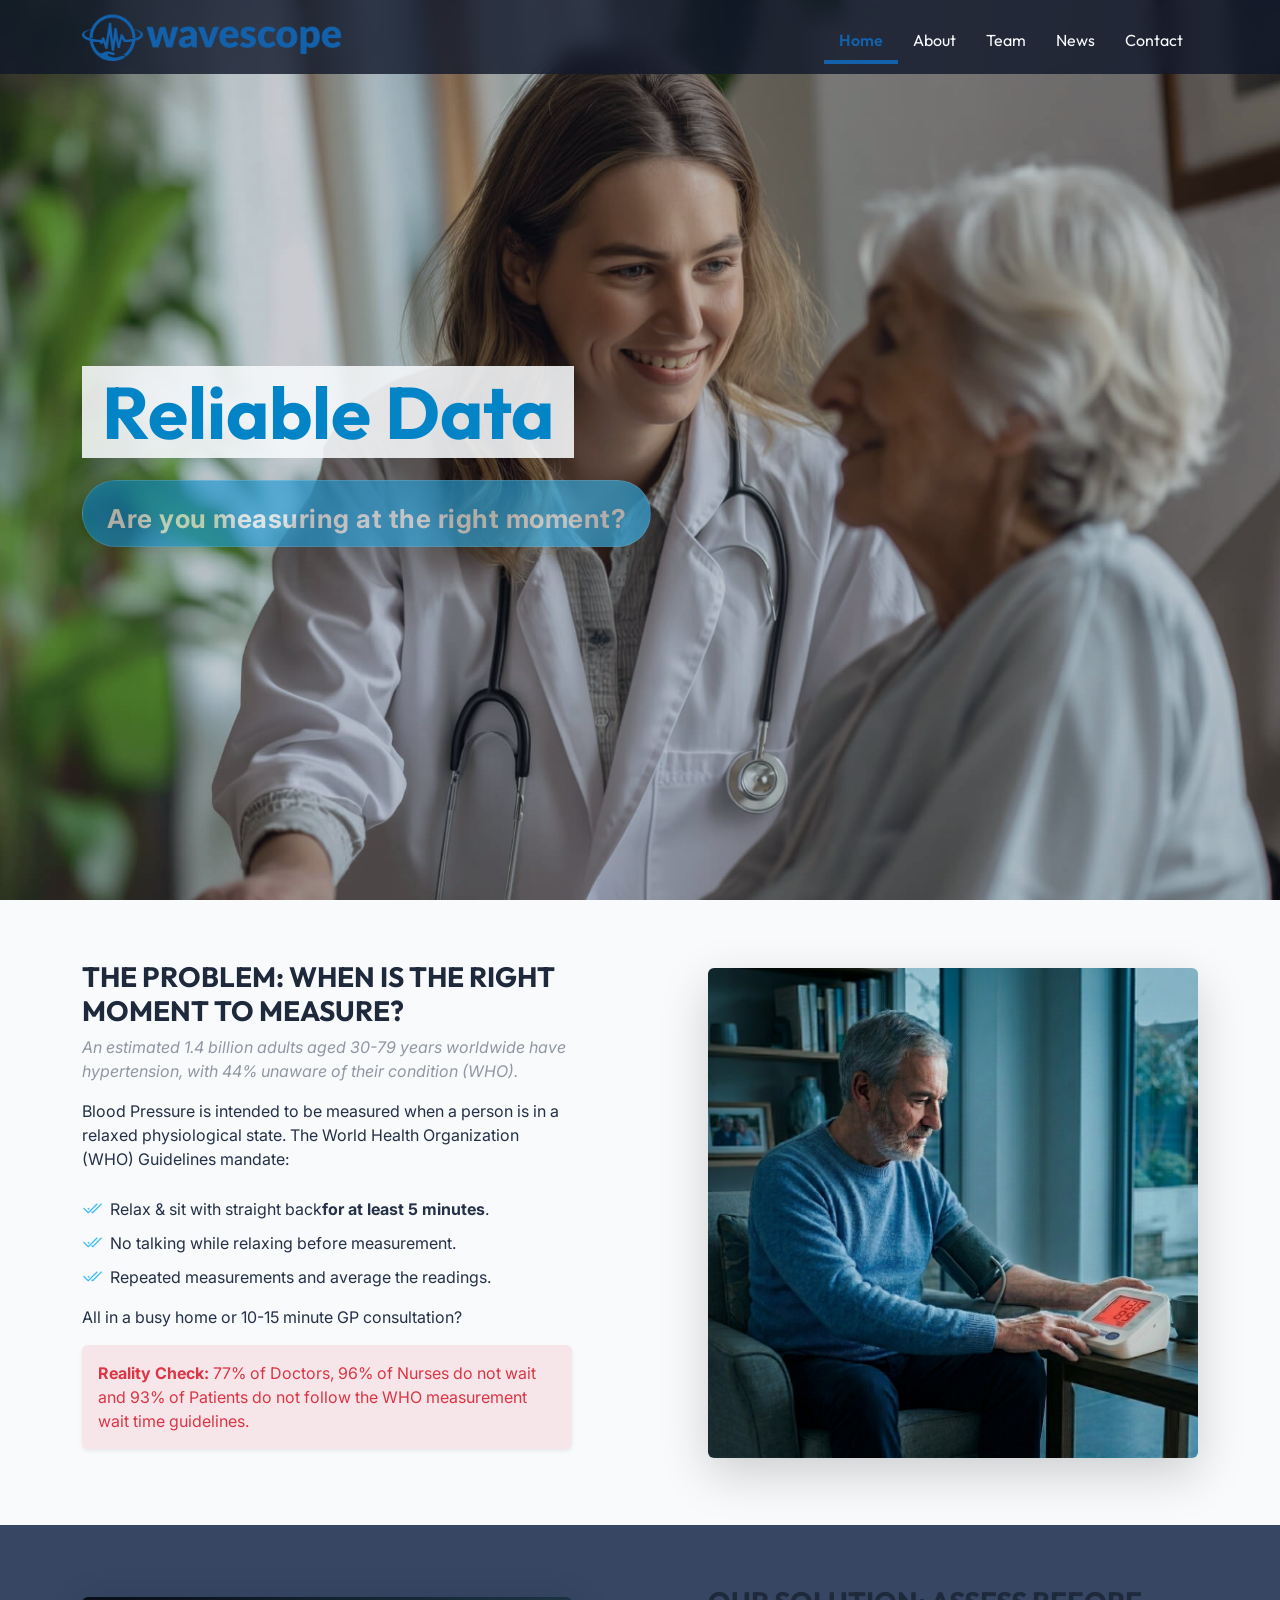
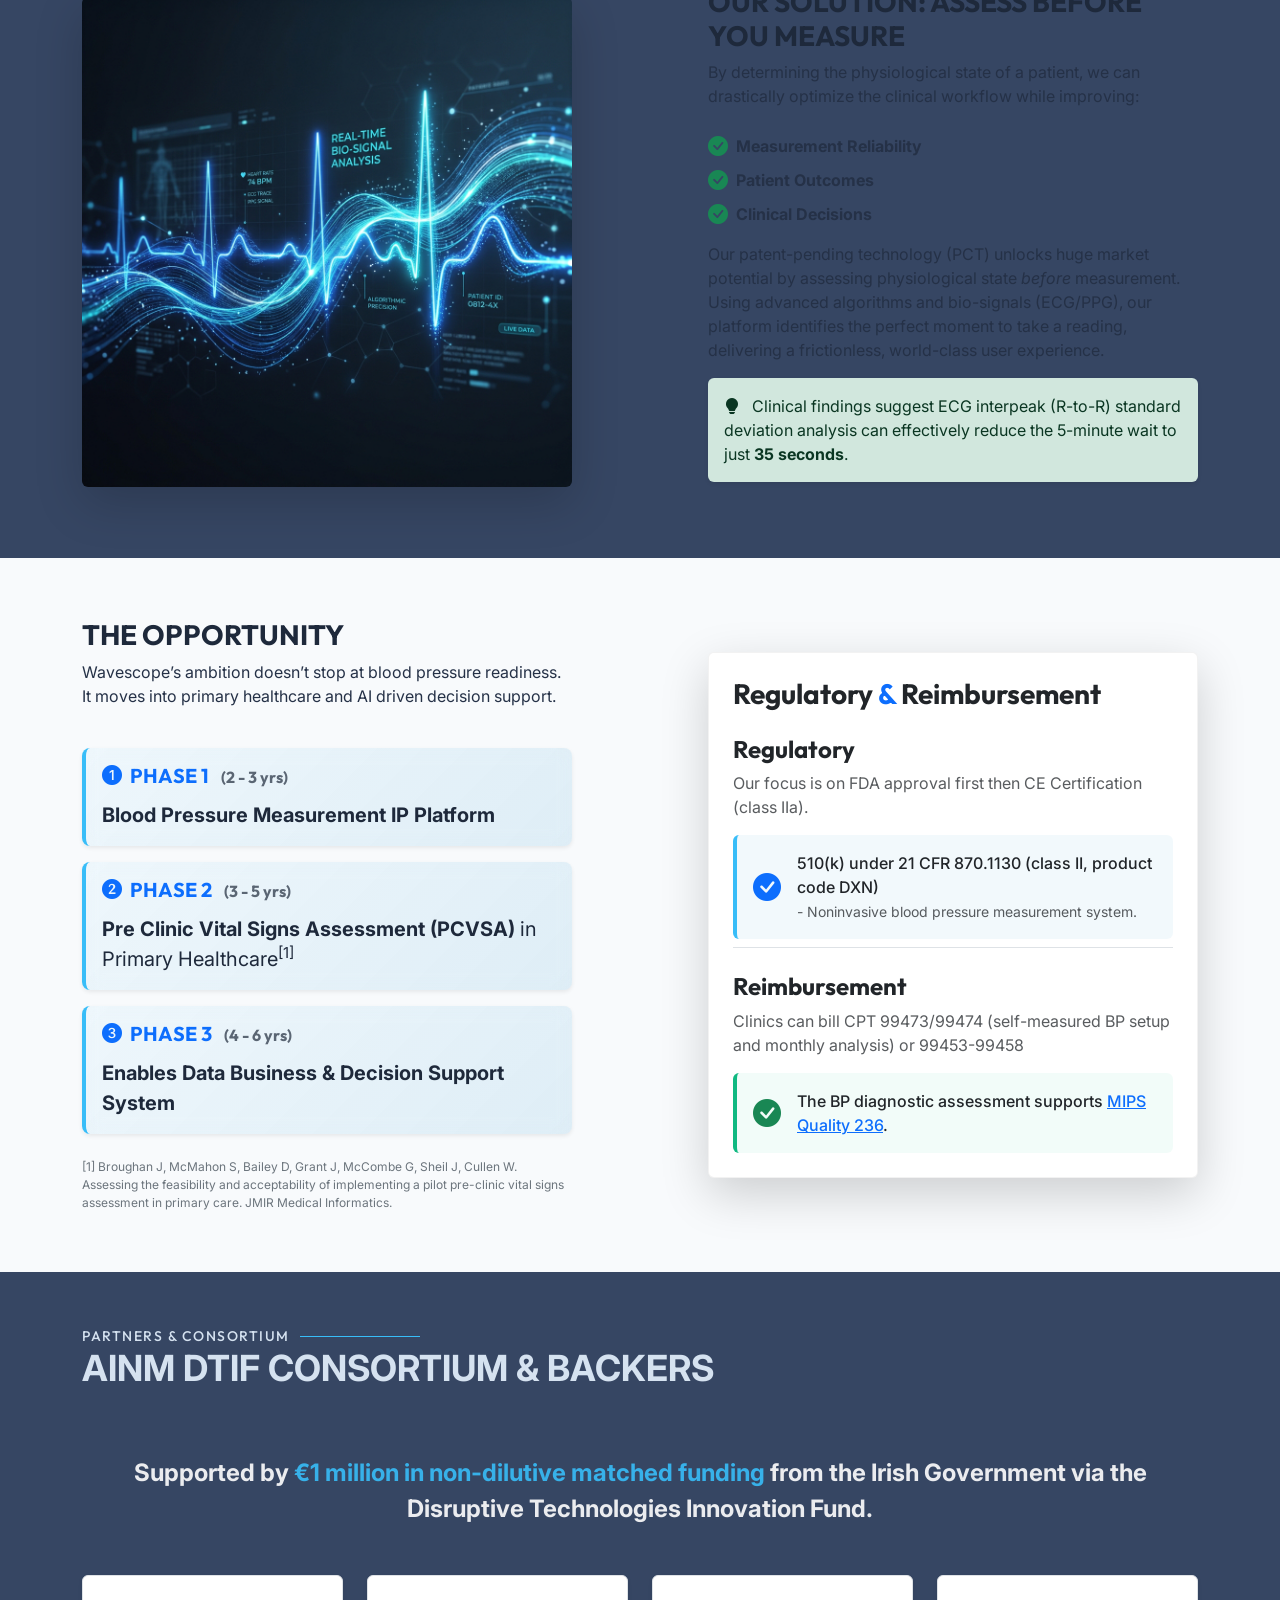
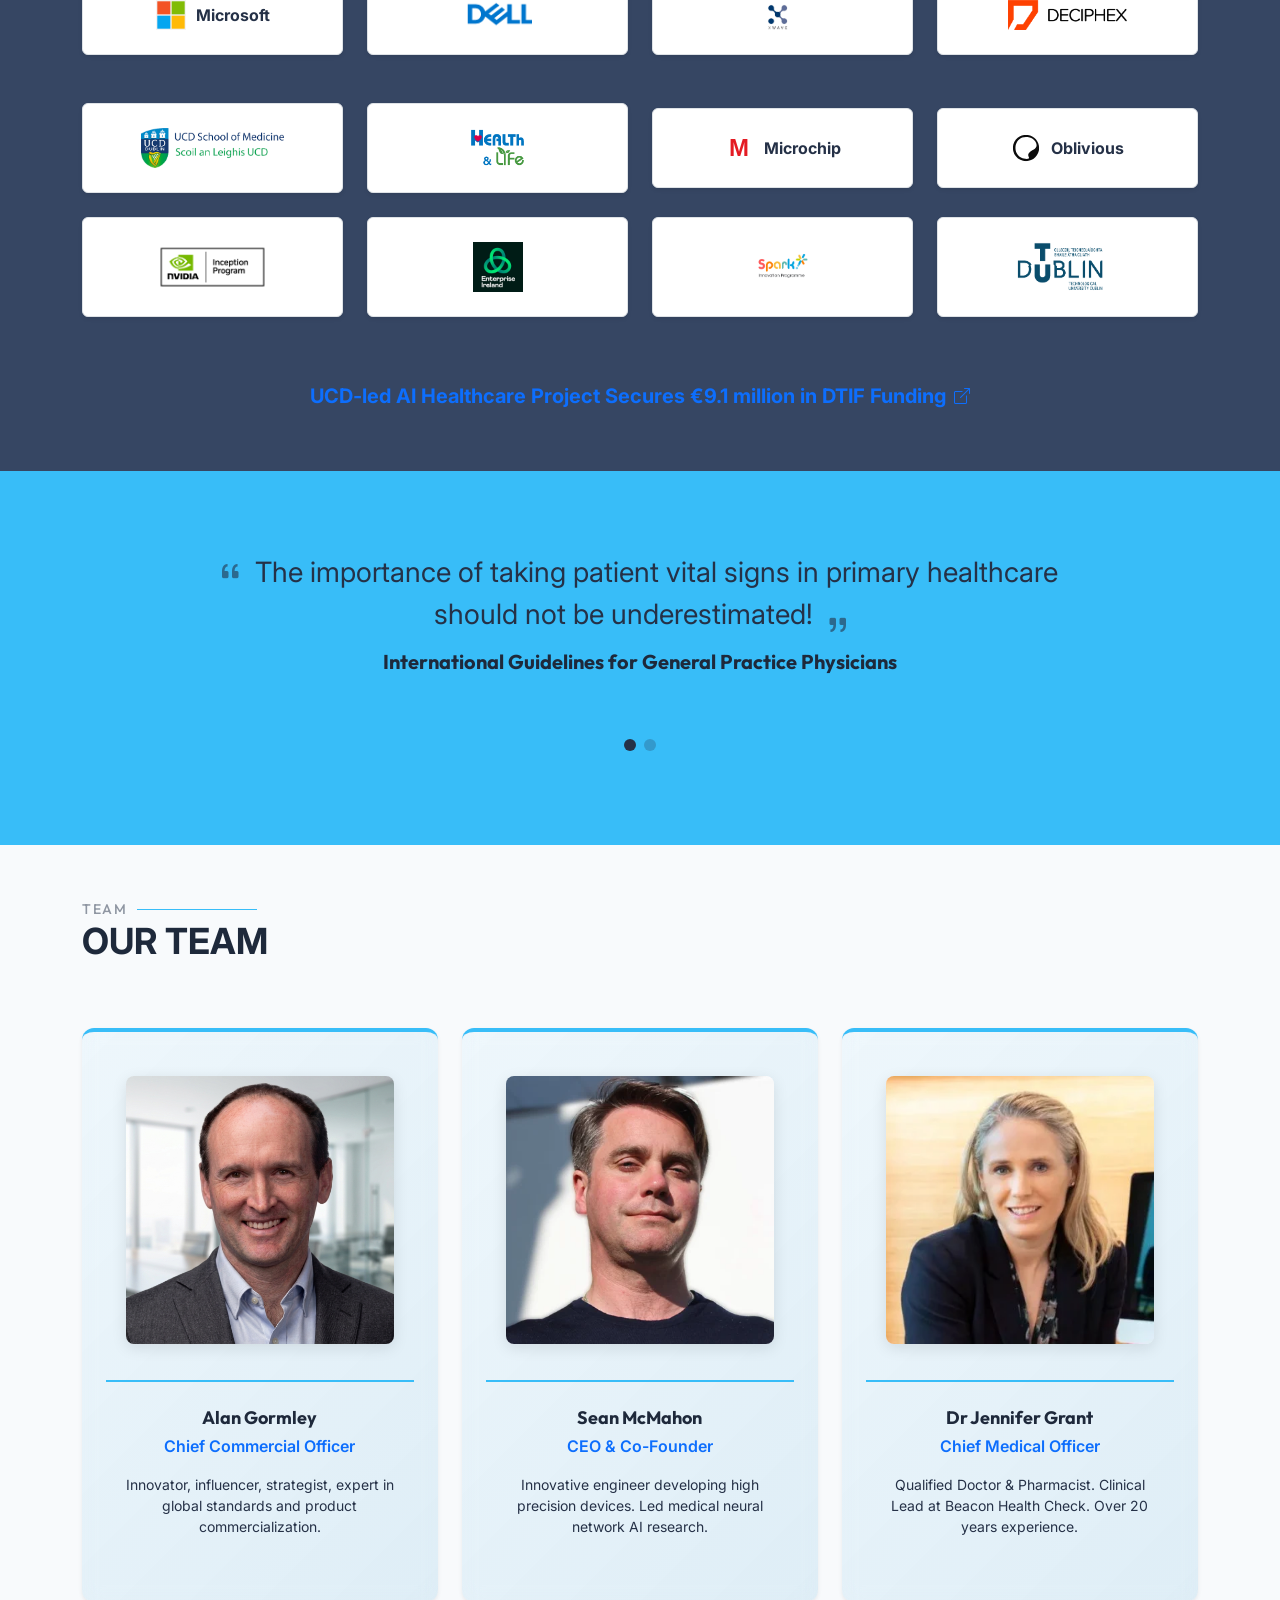
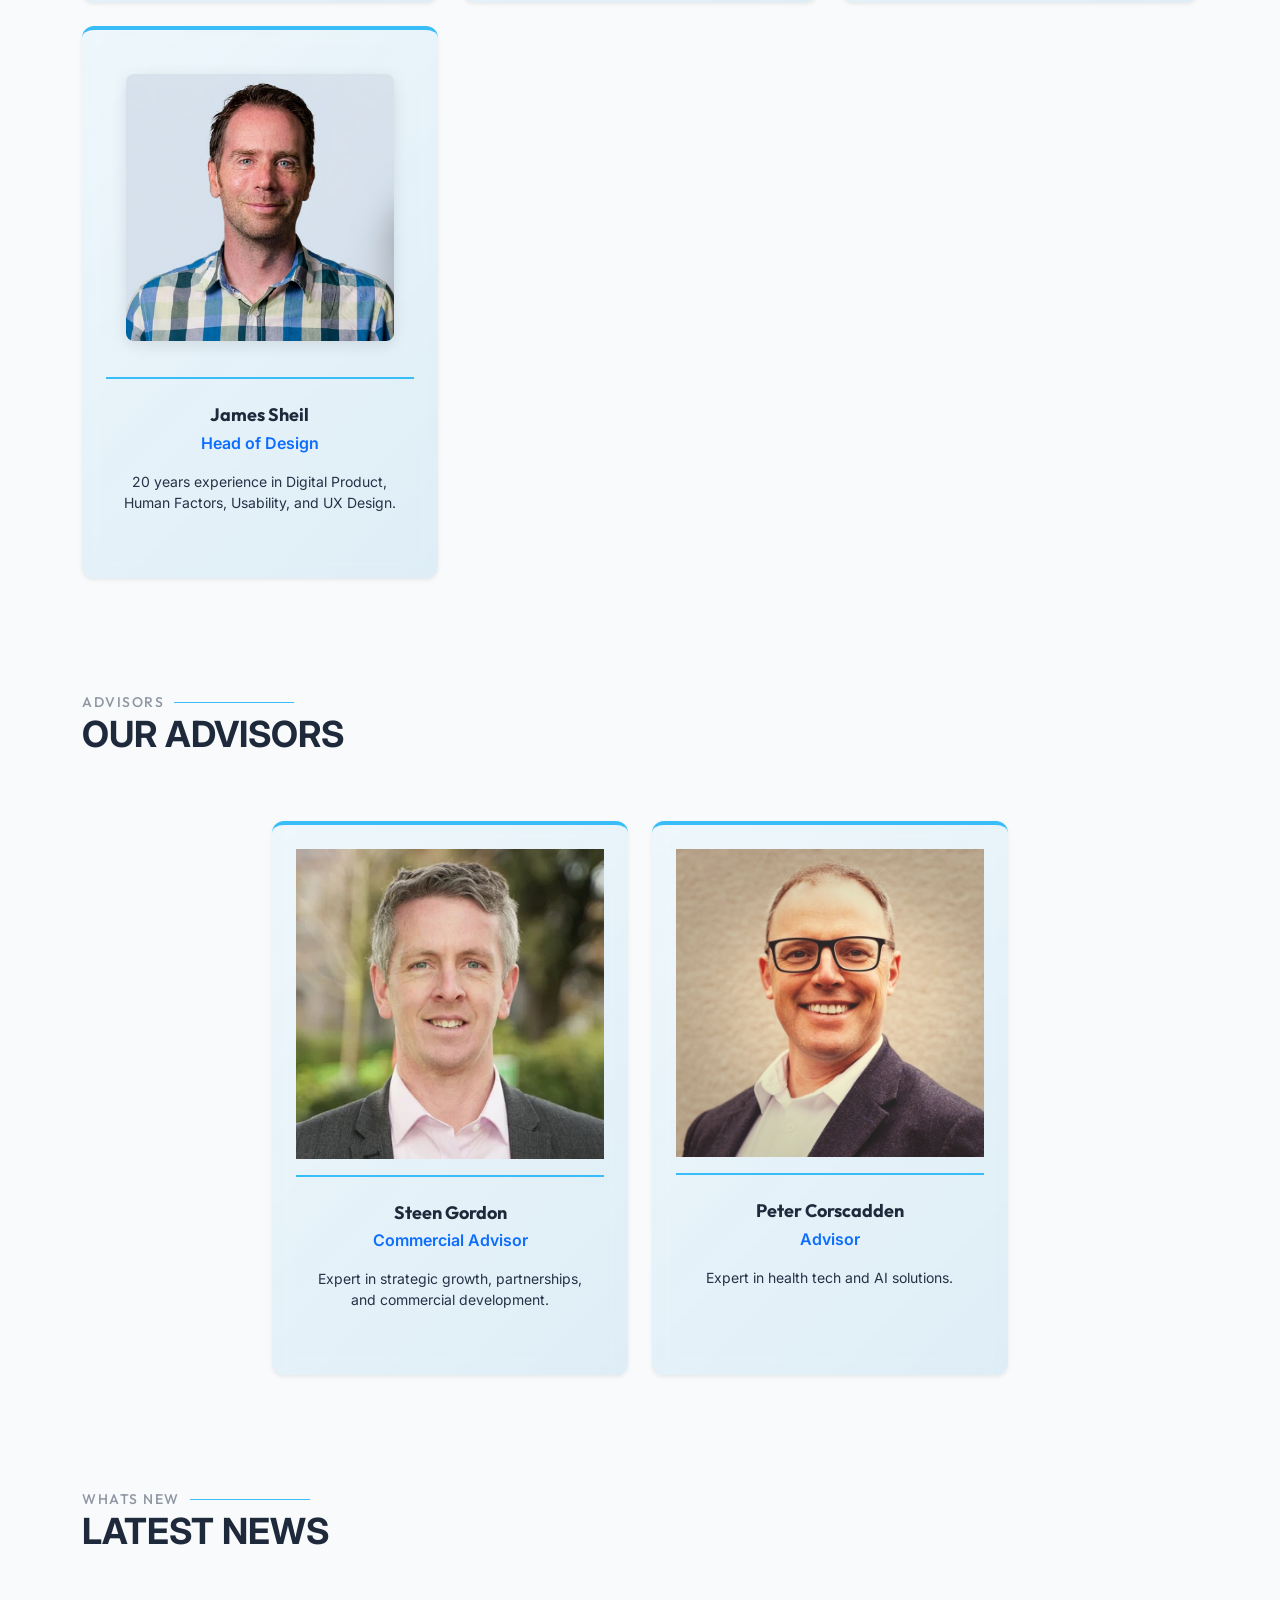
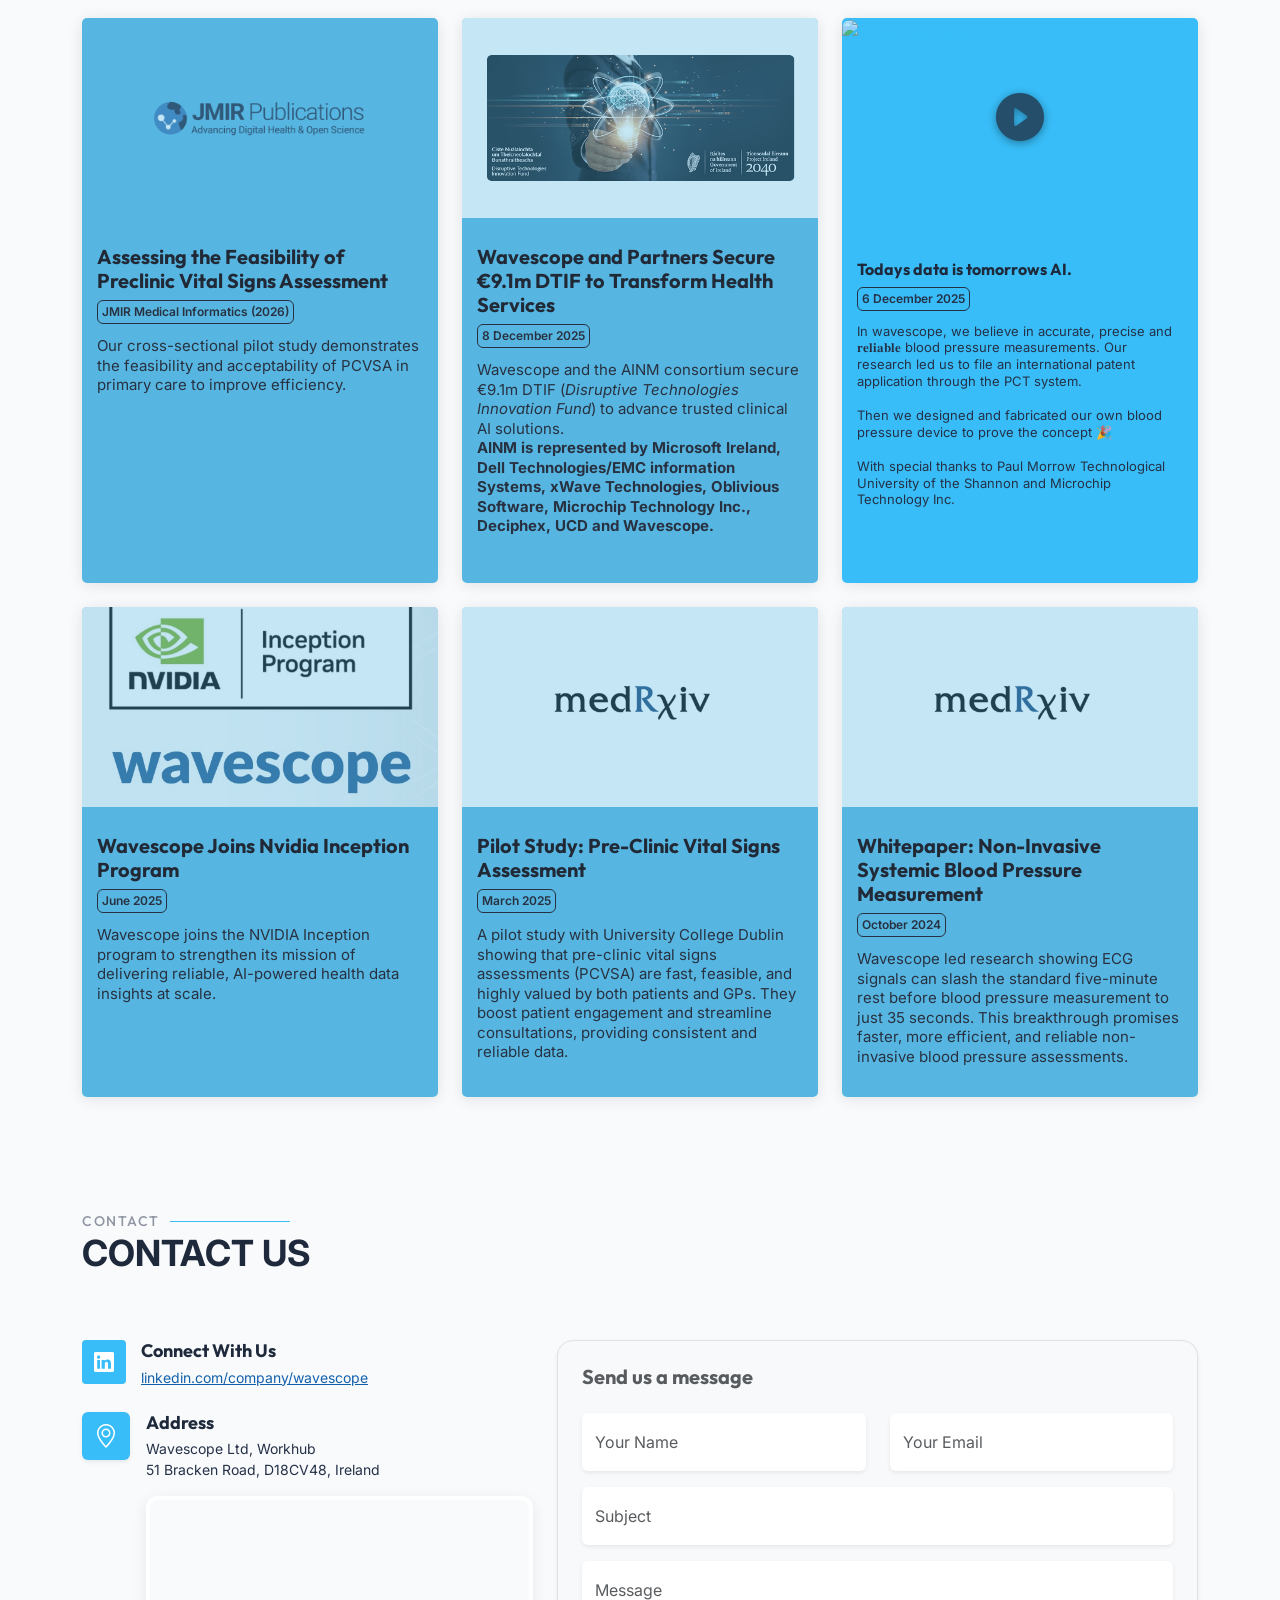
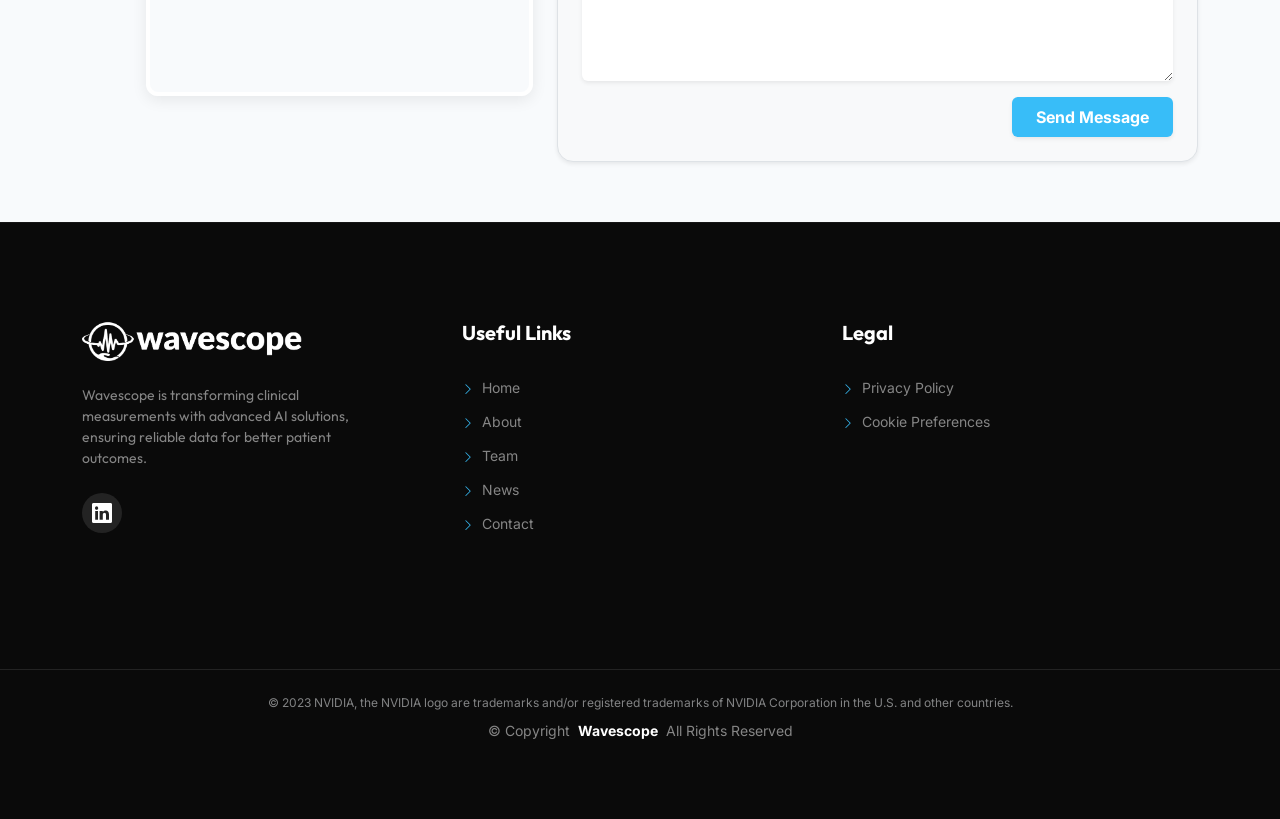
==== index.html @ 3aa66205 "Update team section font colors for better visibility" ====
<!DOCTYPE html>
<html lang="en">

<head>
  <meta charset="utf-8">
  <meta content="width=device-width, initial-scale=1.0" name="viewport">
  <title>WaveScopeAI</title>
  <meta content="" name="description">
  <meta content="" name="keywords">

  <!-- Favicons -->
  <link href="assets/img/favicon.png" rel="icon">
  <link href="assets/img/apple-touch-icon.png" rel="apple-touch-icon">

  <!-- Fonts -->
  <link href="https://fonts.googleapis.com" rel="preconnect">
  <link href="https://fonts.gstatic.com" rel="preconnect" crossorigin>
  <link
    href="https://fonts.googleapis.com/css2?family=Roboto:ital,wght@0,100;0,300;0,400;0,500;0,700;0,900;1,100;1,300;1,400;1,500;1,700;1,900&family=Poppins:ital,wght@0,100;0,200;0,300;0,400;0,500;0,600;0,700;0,800;0,900;1,100;1,200;1,300;1,400;1,500;1,600;1,700;1,800;1,900&family=Raleway:ital,wght@0,100;0,200;0,300;0,400;0,500;0,600;0,700;0,800;0,900;1,100;1,200;1,300;1,400;1,500;1,600;1,700;1,800;1,900&display=swap"
    rel="stylesheet">

  <!-- Vendor CSS Files -->
  <link href="assets/vendor/bootstrap/css/bootstrap.min.css" rel="stylesheet">
  <link href="assets/vendor/bootstrap-icons/bootstrap-icons.css" rel="stylesheet">
  <link href="assets/vendor/aos/aos.css" rel="stylesheet">
  <link href="assets/vendor/swiper/swiper-bundle.min.css" rel="stylesheet">
  <link href="assets/vendor/glightbox/css/glightbox.min.css" rel="stylesheet">

  <!-- Main CSS File -->
  <link href="assets/css/main.css" rel="stylesheet">

  <!-- Cookie Consent CSS -->
  <link rel="stylesheet" href="https://cdn.jsdelivr.net/gh/orestbida/cookieconsent@3.0.1/dist/cookieconsent.css">

</head>

<body class="index-page">

  <header id="header" class="header d-flex align-items-center fixed-top">
    <div class="container-fluid container-xl position-relative d-flex align-items-center justify-content-between">

      <a href="index.html" class="logo d-flex align-items-center me-auto me-lg-0">
        <!-- Uncomment the line below if you also wish to use an image logo -->
        <img src="assets/img/wavescope.logo.alt.bak.png" alt="Wavescope AI Website Logo" />
        <!--<h1 class="sitename">GP</h1>-->
        <!--<span>.</span>-->
      </a>

      <nav id="navmenu" class="navmenu">
        <ul>
          <li><a href="#hero" class="active">Home<br></a></li>
          <li><a href="#about">About</a></li>
          <li><a href="#team">Team</a></li>
          <li><a href="#news">News</a></li>
          <li><a href="#contact">Contact</a></li>
        </ul>
        <i class="mobile-nav-toggle d-xl-none bi bi-list"></i>
      </nav>

    </div>
  </header>

  <main class="main">

    <!-- Hero Section -->
    <section id="hero" class="hero section dark-background">

      <img src="assets/img/hero.1.jpg" alt="" data-aos="fade-in">

      <div class="container">

        <div class="row justify-content-center text-left" data-aos="fade-up" data-aos-delay="100">
          <div class="col-xl-12 col-lg-12 mt-5 pt-5 mt-md-0 pt-md-0">
            <h2 class="mb-0 mt-4 mt-md-0"><span class="hero-head-u">Reliable Data</span></h2>
            <div class="d-inline-block px-4 py-2 rounded-pill my-4 shadow-lg"
              style="opacity: 0.6; background: linear-gradient(135deg, rgba(2, 132, 199, 1) 0%, rgba(56, 189, 248, 1) 100%); backdrop-filter: blur(10px); border: 1px solid rgba(255,255,255,0.2);">
              <p class="mb-0 text-white fw-bold hero-subtext" style="font-size: 1.25rem; letter-spacing: 0.5px;">Are you
                measuring at the right moment?</p>
            </div>

          </div>
        </div>

        <!--<div class="row gy-4 mt-5 justify-content-center" data-aos="fade-up" data-aos-delay="200">
          <div class="col-xl-2 col-md-4" data-aos="fade-up" data-aos-delay="300">
            <div class="icon-box">
              <i class="bi bi-binoculars"></i>
              <h3><a href="">Lorem Ipsum</a></h3>
            </div>
          </div>
          <div class="col-xl-2 col-md-4" data-aos="fade-up" data-aos-delay="400">
            <div class="icon-box">
              <i class="bi bi-bullseye"></i>
              <h3><a href="">Dolor Sitema</a></h3>
            </div>
          </div>
          <div class="col-xl-2 col-md-4" data-aos="fade-up" data-aos-delay="500">
            <div class="icon-box">
              <i class="bi bi-fullscreen-exit"></i>
              <h3><a href="">Sedare Perspiciatis</a></h3>
            </div>
          </div>
          <div class="col-xl-2 col-md-4" data-aos="fade-up" data-aos-delay="600">
            <div class="icon-box">
              <i class="bi bi-card-list"></i>
              <h3><a href="">Magni Dolores</a></h3>
            </div>
          </div>
          <div class="col-xl-2 col-md-4" data-aos="fade-up" data-aos-delay="700">
            <div class="icon-box">
              <i class="bi bi-gem"></i>
              <h3><a href="">Nemos Enimade</a></h3>
            </div>
          </div>
        </div>-->

      </div>

    </section><!-- /Hero Section -->

    <!-- The Problem Section -->
    <section id="about" class="about section">

      <div class="container" data-aos="fade-up" data-aos-delay="100">

        <div class="row gy-4">
          <div class="col-lg-6 order-1 order-lg-2">
            <img src="assets/img/home_bp_measurement_large.png" class="img-fluid rounded shadow-lg"
              alt="Man taking blood pressure at home" style="border-radius: 12px;">
          </div>
          <div class="col-lg-6 order-2 order-lg-1 content">
            <h3>THE PROBLEM: WHEN IS THE RIGHT MOMENT TO MEASURE?</h3>
            <p class="fst-italic">
              An estimated 1.4 billion adults aged 30-79 years worldwide have hypertension, with 44% unaware of their
              condition (WHO).
            </p>
            <p>
              Blood Pressure is intended to be measured when a person is in a relaxed physiological state.
              The World Health Organization (WHO) Guidelines mandate:
            </p>
            <ul>
              <li><i class="bi bi-check2-all"></i> Relax & sit with straight back <strong>for at least 5
                  minutes</strong>.</li>
              <li><i class="bi bi-check2-all"></i> No talking while relaxing before measurement.</li>
              <li><i class="bi bi-check2-all"></i> Repeated measurements and average the readings.</li>
            </ul>
            <p>All in a busy home or 10-15 minute GP consultation?</p>
            <div class="alert alert-danger mt-3 shadow-sm border-0"
              style="background: rgba(220,53,69,0.1); color: #dc3545;">
              <strong>Reality Check:</strong> 77% of Doctors, 96% of Nurses do not wait and 93% of Patients do not
              follow the WHO measurement wait time guidelines.
            </div>
          </div>
        </div>

      </div>

    </section><!-- /The Problem Section -->
    <!-- Our Solution Section -->
    <section id="about2" class="about section light-background">

      <div class="container" data-aos="fade-up" data-aos-delay="100">

        <div class="row gy-4">
          <div class="col-lg-6 order-1 order-lg-2 content">
            <h3>OUR SOLUTION: ASSESS BEFORE YOU MEASURE</h3>
            <p>
              By determining the physiological state of a patient, we can drastically optimize the clinical workflow
              while improving:
            </p>
            <ul class="list-unstyled">
              <li><i class="bi bi-check-circle-fill text-success me-2"></i> <strong>Measurement Reliability</strong>
              </li>
              <li><i class="bi bi-check-circle-fill text-success me-2"></i> <strong>Patient Outcomes</strong></li>
              <li><i class="bi bi-check-circle-fill text-success me-2"></i> <strong>Clinical Decisions</strong></li>
            </ul>
            <p>
              Our patent-pending technology (PCT) unlocks huge market potential by assessing physiological state
              <em>before</em> measurement. Using advanced algorithms and bio-signals (ECG/PPG), our platform identifies
              the perfect moment to take a reading, delivering a frictionless, world-class user experience.
            </p>
            <div class="alert alert-success mt-3 shadow-sm border-0">
              <i class="bi bi-lightbulb-fill me-2"></i> Clinical findings suggest ECG interpeak (R-to-R) standard
              deviation analysis can effectively reduce the 5-minute wait to just <strong>35 seconds</strong>.
            </div>
          </div>
          <div class="col-lg-6 order-2 order-lg-1">
            <img src="assets/img/assess_before_measure.png" class="img-fluid rounded shadow-lg"
              alt="Advanced ECG bio-signal analysis" style="border-radius: 12px;">
          </div>
        </div>

      </div>

    </section><!-- /Our Solution Section -->
    <!-- Market & Vision Section -->
    <section id="about3" class="about section">

      <div class="container" data-aos="fade-up" data-aos-delay="100">

        <div class="row gy-4">
          <div class="col-lg-6 order-1 order-lg-2">
            <div class="p-4 rounded shadow-lg h-100 position-relative overflow-hidden"
              style="background: #ffffff; border-radius: 16px; border: 1px solid rgba(0,0,0,0.05);">
              <h3 class="mb-4 text-dark fw-bold">Regulatory <span class="text-primary">&</span> Reimbursement</h3>

              <div class="mb-4 pb-2 border-bottom">
                <h4 class="fw-bold text-dark mb-2">Regulatory</h4>
                <p class="text-muted mb-3">Our focus is on FDA approval first then CE Certification (class IIa).</p>
                <div class="d-flex align-items-center p-3 rounded"
                  style="background: rgba(2, 132, 199, 0.05); border-left: 4px solid var(--accent-color);">
                  <i class="bi bi-check-circle-fill text-primary fs-3 me-3"></i>
                  <p class="mb-0 text-dark fw-medium">510(k) under 21 CFR 870.1130 (class II, product code DXN)<br><span
                      class="text-muted small fw-normal">- Noninvasive blood pressure measurement system.</span></p>
                </div>
              </div>

              <div>
                <h4 class="fw-bold text-dark mb-2">Reimbursement</h4>
                <p class="text-muted mb-3">Clinics can bill CPT 99473/99474 (self-measured BP setup and monthly
                  analysis) or 99453-99458</p>
                <div class="d-flex align-items-center p-3 rounded"
                  style="background: rgba(16, 185, 129, 0.05); border-left: 4px solid #10b981;">
                  <i class="bi bi-check-circle-fill text-success fs-3 me-3"></i>
                  <p class="mb-0 text-dark fw-medium">The BP diagnostic assessment supports <span
                      class="text-decoration-underline text-primary" style="cursor: pointer;">MIPS Quality 236</span>.
                  </p>
                </div>
              </div>
            </div>
          </div>
          <div class="col-lg-6 order-2 order-lg-1 content">
            <h3>THE OPPORTUNITY</h3>
            <p>
              Wavescope’s ambition doesn’t stop at blood pressure readiness. It moves into primary healthcare and AI
              driven decision support.
            </p>

            <div class="row mt-4 gy-3">
              <div class="col-md-12">
                <div class="card border-0 shadow-sm p-3 position-relative overflow-hidden"
                  style="background: linear-gradient(135deg, rgba(56, 189, 248, 0.05) 0%, rgba(2, 132, 199, 0.1) 100%); backdrop-filter: blur(10px); border-left: 4px solid var(--accent-color) !important; border-radius: 8px;">
                  <h5 class="text-primary mb-1 fw-bold"><i class="bi bi-1-circle-fill me-2"></i>PHASE 1 <span
                      class="fs-6 fw-bold ms-2" style="color: var(--heading-color); opacity: 0.7;">(2 - 3 yrs)</span>
                  </h5>
                  <p class="mb-0 mt-2 fs-5" style="color: var(--heading-color);"><strong>Blood Pressure Measurement IP
                      Platform</strong></p>
                </div>
              </div>

              <div class="col-md-12">
                <div class="card border-0 shadow-sm p-3 position-relative overflow-hidden"
                  style="background: linear-gradient(135deg, rgba(56, 189, 248, 0.05) 0%, rgba(2, 132, 199, 0.1) 100%); backdrop-filter: blur(10px); border-left: 4px solid var(--accent-color) !important; border-radius: 8px;">
                  <h5 class="text-primary mb-1 fw-bold"><i class="bi bi-2-circle-fill me-2"></i>PHASE 2 <span
                      class="fs-6 fw-bold ms-2" style="color: var(--heading-color); opacity: 0.7;">(3 - 5 yrs)</span>
                  </h5>
                  <p class="mb-0 mt-2 fs-5" style="color: var(--heading-color);"><strong>Pre Clinic Vital Signs
                      Assessment (PCVSA)</strong> in Primary Healthcare<sup
                      title="Broughan J, McMahon S, Bailey D, Grant J, McCombe G, Sheil J, Cullen W Assessing the feasibility and acceptability of implementing a pilot pre-clinic vital signs assessment in primary care. JMIR Medical Informatics.">[1]</sup>
                  </p>
                </div>
              </div>

              <div class="col-md-12">
                <div class="card border-0 shadow-sm p-3 position-relative overflow-hidden"
                  style="background: linear-gradient(135deg, rgba(56, 189, 248, 0.05) 0%, rgba(2, 132, 199, 0.1) 100%); backdrop-filter: blur(10px); border-left: 4px solid var(--accent-color) !important; border-radius: 8px;">
                  <h5 class="text-primary mb-1 fw-bold"><i class="bi bi-3-circle-fill me-2"></i>PHASE 3 <span
                      class="fs-6 fw-bold ms-2" style="color: var(--heading-color); opacity: 0.7;">(4 - 6 yrs)</span>
                  </h5>
                  <p class="mb-0 mt-2 fs-5" style="color: var(--heading-color);"><strong>Enables Data Business &
                      Decision Support System</strong></p>
                </div>
              </div>
            </div>

            <p class="mt-4 mb-0" style="font-size: 0.75rem; color: #6c757d;">
              [1] Broughan J, McMahon S, Bailey D, Grant J, McCombe G, Sheil J, Cullen W. Assessing the feasibility and
              acceptability of implementing a pilot pre-clinic vital signs assessment in primary care. JMIR Medical
              Informatics.
            </p>
          </div>
        </div>

      </div>
    </section><!-- /Market & Vision Section -->
    <!-- Clients Section -->
    <section id="clients" class="clients section light-background">

      <!-- Section Title -->
      <div class="container section-title" data-aos="fade-up" data-aos-delay="100">
        <h2 style="color: #d5e2f0;">Partners & Consortium</h2>
        <p style="color: #d5e2f0;">AINM DTIF Consortium & Backers</p>
      </div><!-- End Section Title -->

      <div class="container text-center" data-aos="fade-up">
        <p class="fs-4 mb-5 fw-bold text-white" style="opacity: 0.9;">Supported by <span
            style="color: var(--accent-color);">€1 million in non-dilutive matched funding</span> from the Irish
          Government via the Disruptive Technologies Innovation Fund.</p>
        <div class="row justify-content-center align-items-center g-4 partner-grid">
          <div class="col-md-3 col-6">
            <div
              class="p-4 border rounded shadow-sm bg-white fw-bold d-flex align-items-center justify-content-center h-100"
              style="min-height: 80px; gap: 10px;"><a href="https://www.microsoft.com/en-ie" target="_blank"
                rel="noopener noreferrer"
                style="text-decoration: none; color: inherit; display: flex; align-items: center; justify-content: center; gap: 10px;"><img
                  src="assets/img/clients/microsoft.svg" alt="Microsoft Logo"
                  style="max-height: 30px; object-fit: contain;"> <span>Microsoft</span></a></div>
          </div>
          <div class="col-md-3 col-6">
            <div
              class="p-4 border rounded shadow-sm bg-white fw-bold d-flex align-items-center justify-content-center h-100"
              style="min-height: 80px; gap: 10px;"><a href="https://www.dell.com/en-ie" target="_blank"
                rel="noopener noreferrer"><img src="assets/img/clients/dell_logo.png" alt="Dell"
                  style="max-height: 30px; object-fit: contain;"></a></div>
          </div>
          <div class="col-md-3 col-6">
            <div
              class="p-4 border rounded shadow-sm bg-white fw-bold d-flex align-items-center justify-content-center h-100"
              style="min-height: 80px; gap: 10px;"><a href="https://www.xwave.ie/" target="_blank"
                rel="noopener noreferrer"><img src="assets/img/clients/xwave.jpg" alt="xWave"
                  style="max-height: 30px; object-fit: contain; mix-blend-mode: multiply;"> <a
                  href="https://www.xwave.ie/" target="_blank" rel="noopener noreferrer"
                  style="text-decoration: none; color: inherit;"><span></span></a></div>
          </div>
          <div class="col-md-3 col-6">
            <div
              class="p-4 border rounded shadow-sm bg-white fw-bold d-flex align-items-center justify-content-center h-100"
              style="min-height: 80px; gap: 10px;"><a href="https://www.deciphex.com/" target="_blank"
                rel="noopener noreferrer"><img src="assets/img/clients/deciphex.png" alt="Deciphex"
                  style="max-height: 30px; object-fit: contain;"></div>
          </div>
          <div class="col-md-3 col-6">
            <div class="p-4 border rounded shadow-sm bg-white d-flex align-items-center justify-content-center h-100"
              style="min-height: 80px;"><a href="https://www.ucd.ie/medicine/" target="_blank"
                rel="noopener noreferrer"><img src="assets/img/partner2.png" alt="UCD Medicine Logo"
                  style="max-height: 40px; object-fit: contain;"></a></div>
          </div>
          <div class="col-md-3 col-6">
            <div
              class="p-4 border rounded shadow-sm bg-white fw-bold d-flex align-items-center justify-content-center h-100"
              style="min-height: 80px; gap: 10px;"><a href="https://www.healthandlife.com.tw/" target="_blank"
                rel="noopener noreferrer"><img src="assets/img/clients/healthandlife.png" alt="Health & Life"
                  style="max-height: 40px; object-fit: contain;"></a></div>
          </div>
          <div class="col-md-3 col-6">
            <div
              class="p-4 border rounded shadow-sm bg-white fw-bold d-flex align-items-center justify-content-center h-100"
              style="min-height: 80px; gap: 10px;"><a href="https://www.microchip.com/" target="_blank"
                rel="noopener noreferrer"
                style="text-decoration: none; color: inherit; display: flex; align-items: center; justify-content: center; gap: 10px;"><img
                  src="assets/img/clients/microchip.svg" alt="Microchip Logo"
                  style="max-height: 30px; object-fit: contain;"> <span>Microchip</span></a></div>

          </div>
          <div class="col-md-3 col-6">
            <div
              class="p-4 border rounded shadow-sm bg-white fw-bold d-flex align-items-center justify-content-center h-100"
              style="min-height: 80px; gap: 10px;"><img src="assets/img/clients/oblivious.svg" alt="Oblivious"
                style="max-height: 30px; object-fit: contain;"> <span>Oblivious</span></div>
          </div>
          <div class="col-md-3 col-6">
            <div
              class="p-4 border rounded shadow-sm bg-white fw-bold d-flex align-items-center justify-content-center h-100"
              style="min-height: 80px; gap: 10px;"><a href="https://www.nvidia.com/en-us/startups/" target="_blank"
                rel="noopener noreferrer"><img src="assets/img/nvidia-inception-program-badge-rgb-for-screen.png"
                  alt="Nvidia Inception Program" style="max-height: 50px; object-fit: contain;"></a></div>
          </div>
          <div class="col-md-3 col-6">
            <div
              class="p-4 border rounded shadow-sm bg-white fw-bold d-flex align-items-center justify-content-center h-100"
              style="min-height: 80px; gap: 10px;"><a href="https://www.enterprise-ireland.com/en/" target="_blank"
                rel="noopener noreferrer"><img src="assets/img/partner1.png" alt="Enterprise Ireland Logo"
                  style="max-height: 50px; object-fit: contain;"></a></div>
          </div>
          <div class="col-md-3 col-6">
            <div
              class="p-4 border rounded shadow-sm bg-white fw-bold d-flex align-items-center justify-content-center h-100"
              style="min-height: 80px; gap: 10px;"><a
                href="https://healthservice.hse.ie/staff/spark-innovation-programme/" target="_blank"
                rel="noopener noreferrer"><img src="assets/img/partner3.png" alt="Spark Innovation"
                  style="max-height: 50px; object-fit: contain;"></a></div>
          </div>

          <div class="col-md-3 col-6">
            <div
              class="p-4 border rounded shadow-sm bg-white fw-bold d-flex align-items-center justify-content-center h-100"
              style="min-height: 80px; gap: 10px;"><a href="https://www.tudublin.ie/" target="_blank"
                rel="noopener noreferrer"><img src="assets/img/clients/tudublin.png" alt="TU Dublin"
                  style="max-height: 50px; object-fit: contain;"></a></div>
          </div>
        </div>

        <div class="mt-5 pt-3 text-center" data-aos="fade-up" data-aos-delay="200">
          <a href="https://www.ucd.ie/medicine/news/2025/ucdledaihealthcareprojectsecures91millionindtiffunding/"
            target="_blank" rel="noopener noreferrer"
            class="d-inline-flex align-items-center fw-bold fs-5 text-decoration-none text-primary"
            style="transition: color 0.3s ease;">
            UCD-led AI Healthcare Project Secures €9.1 million in DTIF Funding <i
              class="bi bi-box-arrow-up-right ms-2 fs-6"></i>
          </a>
        </div>

      </div>

    </section><!-- /Clients Section -->





    <!-- Testimonials Section -->
    <section id="testimonials" class="testimonials section">

      <img src="assets/img/testimonials-bg.jpg" class="testimonials-bg" alt="">

      <div class="container" data-aos="fade-up" data-aos-delay="100">

        <div class="swiper init-swiper">
          <script type="application/json" class="swiper-config">
            {
              "loop": true,
              "speed": 600,
              "autoplay": {
                "delay": 5000
              },
              "slidesPerView": "auto",
              "pagination": {
                "el": ".swiper-pagination",
                "type": "bullets",
                "clickable": true
              }
            }
          </script>
          <div class="swiper-wrapper">

            <div class="swiper-slide">
              <div class="testimonial-item">
                <p>
                  <i class="bi bi-quote quote-icon-left"></i>
                  <span>The importance of taking patient vital signs in primary healthcare should not be
                    underestimated!</span>
                  <i class="bi bi-quote quote-icon-right"></i>
                </p>
                <h3>International Guidelines for General Practice Physicians</h3>
              </div>
            </div><!-- End testimonial item -->

            <div class="swiper-slide">
              <div class="testimonial-item">
                <p>
                  <i class="bi bi-quote quote-icon-left"></i>
                  <span>A Wavescope survey of healthcare professionals in Ireland shows that the number one factor
                    restriciting the measurement of vital signs is TIME.</span>
                  <i class="bi bi-quote quote-icon-right"></i>
                </p>
                <h3>Wavescope Survey 2024</h3>
              </div>
            </div><!-- End testimonial item -->
          </div>
          <div class="swiper-pagination"></div>
        </div>

      </div>

    </section><!-- /Testimonials Section -->

    <!-- Team Section -->
    <section id="team" class="team section">

      <!-- Section Title -->
      <div class="container section-title" data-aos="fade-up">
        <h2>Team</h2>
        <p>our Team</p>
      </div><!-- End Section Title -->

      <div class="container">

        <div class="row gy-4">

          <div class="col-lg-3 col-md-6 d-flex align-items-stretch" data-aos="fade-up" data-aos-delay="100">
            <div class="team-member w-100 text-center shadow-sm p-4"
              style="background: linear-gradient(135deg, rgba(56, 189, 248, 0.05) 0%, rgba(2, 132, 199, 0.1) 100%); backdrop-filter: blur(10px); border-top: 4px solid var(--accent-color); border-radius: 12px;">
              <div class="member-img mb-3">
                <img src="assets/img/team/alan_gormley_office.png" class="img-fluid"
                  alt="Headshot of Alan Gormley. Chief Operating Officer.">
              </div>
              <div class="member-info">
                <h4 class="text-white">Alan Gormley</h4>
                <span class="text-primary fw-semibold d-block mb-3">Chief Commercial Officer</span>
                <p class="small text-light mb-3">Innovator, influencer, strategist, expert in global standards and
                  product commercialization.</p>
                <div class="social text-center">
                  <a href="https://www.linkedin.com/in/alan-gormley-b8ba0aa/" target="_new" class="text-white fs-4"><i
                      class="bi bi-linkedin"></i></a>
                </div>
              </div>
            </div>
          </div><!-- End Team Member -->

          <div class="col-lg-3 col-md-6 d-flex align-items-stretch" data-aos="fade-up" data-aos-delay="200">
            <div class="team-member w-100 text-center shadow-sm p-4"
              style="background: linear-gradient(135deg, rgba(56, 189, 248, 0.05) 0%, rgba(2, 132, 199, 0.1) 100%); backdrop-filter: blur(10px); border-top: 4px solid var(--accent-color); border-radius: 12px;">
              <div class="member-img mb-3">
                <img src="assets/img/team/sean-1.png" class="img-fluid"
                  alt="Headshot of Sean McMahon. CEO and Co-Founder.">
              </div>
              <div class="member-info">
                <h4 class="text-white">Sean McMahon</h4>
                <span class="text-primary fw-semibold d-block mb-3">CEO & Co-Founder</span>
                <p class="small text-light mb-3">Innovative engineer developing high precision devices. Led medical
                  neural network AI research.</p>
                <div class="social text-center">
                  <a href="https://linkedin.com/in/seanjmcmahon" target="_new" class="text-white fs-4"><i
                      class="bi bi-linkedin"></i></a>
                </div>
              </div>
            </div>
          </div><!-- End Team Member -->

          <div class="col-lg-3 col-md-6 d-flex align-items-stretch" data-aos="fade-up" data-aos-delay="300">
            <div class="team-member w-100 text-center shadow-sm p-4"
              style="background: linear-gradient(135deg, rgba(56, 189, 248, 0.05) 0%, rgba(2, 132, 199, 0.1) 100%); backdrop-filter: blur(10px); border-top: 4px solid var(--accent-color); border-radius: 12px;">
              <div class="member-img mb-3">
                <img src="assets/img/team/jgrant.jpeg" class="img-fluid"
                  alt="Headshot of Dr Jennifer Grant. Chief Medical Officer.">
              </div>
              <div class="member-info">
                <h4 class="text-white">Dr Jennifer Grant</h4>
                <span class="text-primary fw-semibold d-block mb-3">Chief Medical Officer</span>
                <p class="small text-light mb-3">Qualified Doctor & Pharmacist. Clinical Lead at Beacon Health Check.
                  Over 20 years experience.</p>
                <div class="social text-center">
                  <a href="https://www.linkedin.com/in/jennifer-grant-98888a3a/" target="_new"
                    class="text-white fs-4"><i class="bi bi-linkedin"></i></a>
                </div>
              </div>
            </div>
          </div><!-- End Team Member -->

          <div class="col-lg-3 col-md-6 d-flex align-items-stretch" data-aos="fade-up" data-aos-delay="400">
            <div class="team-member w-100 text-center shadow-sm p-4"
              style="background: linear-gradient(135deg, rgba(56, 189, 248, 0.05) 0%, rgba(2, 132, 199, 0.1) 100%); backdrop-filter: blur(10px); border-top: 4px solid var(--accent-color); border-radius: 12px;">
              <div class="member-img mb-3">
                <img src="assets/img/team/james_sheil.png" class="img-fluid"
                  alt="Headshot of James Sheil. Head of Design.">
              </div>
              <div class="member-info">
                <h4 class="text-white">James Sheil</h4>
                <span class="text-primary fw-semibold d-block mb-3">Head of Design</span>
                <p class="small text-light mb-3">20 years experience in Digital Product, Human Factors, Usability, and
                  UX Design.</p>
                <div class="social text-center">
                  <a href="https://www.linkedin.com/in/jamessheil/" target="_new" class="text-white fs-4"><i
                      class="bi bi-linkedin"></i></a>
                </div>
              </div>
            </div>
          </div><!-- End Team Member -->



        </div>

      </div>

    </section><!-- /Team Section -->

    <!-- Advisors Section -->
    <section id="advisors" class="team section">

      <!-- Section Title -->
      <div class="container section-title" data-aos="fade-up">
        <h2>Advisors</h2>
        <p>Our Advisors</p>
      </div><!-- End Section Title -->

      <div class="container">

        <div class="row gy-4 justify-content-center">

          <div class="col-lg-3 col-md-6 d-flex align-items-stretch" data-aos="fade-up" data-aos-delay="100">
            <div class="team-member w-100 text-center shadow-sm p-4"
              style="background: linear-gradient(135deg, rgba(56, 189, 248, 0.05) 0%, rgba(2, 132, 199, 0.1) 100%); backdrop-filter: blur(10px); border-top: 4px solid var(--accent-color); border-radius: 12px;">
              <div class="member-img mb-3">
                <img src="assets/img/team/sg_409706.jpg" class="img-fluid"
                  alt="Headshot of Steen Gordon. Commercial Advisor.">
              </div>
              <div class="member-info">
                <h4 class="text-white">Steen Gordon</h4>
                <span class="text-primary fw-semibold d-block mb-3">Commercial Advisor</span>
                <p class="small text-light mb-3">Expert in strategic growth, partnerships, and commercial development.
                </p>
                <div class="social text-center">
                  <a href="https://www.linkedin.com/in/steengordon/" target="_new" class="text-white fs-4"><i
                      class="bi bi-linkedin"></i></a>
                </div>
              </div>
            </div>
          </div><!-- End Team Member -->

          <div class="col-lg-3 col-md-6 d-flex align-items-stretch" data-aos="fade-up" data-aos-delay="200">
            <div class="team-member w-100 text-center shadow-sm p-4"
              style="background: linear-gradient(135deg, rgba(56, 189, 248, 0.05) 0%, rgba(2, 132, 199, 0.1) 100%); backdrop-filter: blur(10px); border-top: 4px solid var(--accent-color); border-radius: 12px;">
              <div class="member-img mb-3">
                <img src="assets/img/team/peter.jfif" class="img-fluid" alt="Headshot of Peter Corscadden. Advisor.">
              </div>
              <div class="member-info">
                <h4 class="text-white">Peter Corscadden</h4>
                <span class="text-primary fw-semibold d-block mb-3">Advisor</span>
                <p class="small text-light mb-3">Expert in health tech and AI solutions.
                </p>
                <div class="social text-center">
                  <a href="https://www.linkedin.com/in/petercorscadden/" target="_new" class="text-white fs-4"><i
                      class="bi bi-linkedin"></i></a>
                </div>
              </div>
            </div>
          </div><!-- End Team Member -->

        </div>

      </div>

    </section><!-- /Advisors Section -->

    <!-- News Section -->
    <section id="news" class="team section">

      <!-- Section Title -->
      <div class="container section-title" data-aos="fade-up">
        <h2>Whats New</h2>
        <p>Latest News</p>
      </div><!-- End Section Title -->

      <div class="container">

        <div class="row gy-4">

          <div class="col-lg-3 col-md-6 d-flex align-items-stretch" data-aos="fade-up" data-aos-delay="50">
            <a href="https://medinform.jmir.org/2026/1/e72655" target="_blank" rel="noopener noreferrer"
              style="text-decoration: none; color: inherit;">
              <div class="team-member w-100 h-100">
                <div class="member-img d-flex align-items-center justify-content-center p-4"
                  style="min-height: 200px; background: rgba(56, 189, 248, 0.05);">
                  <img src="assets/img/JMIR_logo.png" class="img-fluid" alt="JMIR Logo"
                    style="width: 75%; height: auto; object-fit: contain;">
                </div>
                <div class="member-info">
                  <h4>Assessing the Feasibility of Preclinic Vital Signs Assessment</h4>
                  <span class="news-date">JMIR Medical Informatics (2026)</span>
                  <span class="news-details">Our cross-sectional pilot study demonstrates the feasibility and
                    acceptability of PCVSA in primary care to improve efficiency.</span>
                </div>
              </div>
            </a>
          </div><!-- End Team Member -->

          <div class="col-lg-3 col-md-6 d-flex align-items-stretch" data-aos="fade-up" data-aos-delay="100">
            <a href="https://enterprise.gov.ie/en/news-and-events/department-news/2025/december/20251208.html">
              <div class="team-member">
                <div class="member-img">
                  <img src="assets/img/dtif2025.png" class="img-fluid" alt="Logo for DTIF.">
                </div>
                <div class="member-info">
                  <h4>Wavescope and Partners Secure €9.1m DTIF to Transform Health Services</h4>
                  <span class="news-date">8 December 2025</span>
                  <span class="news-details">Wavescope and the AINM consortium secure €9.1m DTIF (<em>Disruptive
                      Technologies Innovation Fund</em>) to advance trusted clinical AI solutions. <p><strong>AINM is
                        represented by Microsoft Ireland, Dell Technologies/EMC information Systems, xWave Technologies,
                        Oblivious Software, Microchip Technology Inc., Deciphex, UCD and Wavescope.</strong></p></span>
                </div>
              </div>
            </a>
          </div><!-- End Team Member -->

          <div class="col-lg-3 col-md-6 d-flex align-items-stretch" data-aos="fade-up" data-aos-delay="100">
            <div class="team-member w-100" style="filter: none;">
              <div class="member-img">
                <div class="ratio ratio-16x9 position-relative">
                  <a href="https://www.youtube.com/watch?v=mSFfhPNxK7w" target="_blank" title="Watch on YouTube">
                    <img src="https://img.youtube.com/vi/mSFfhPNxK7w/hqdefault.jpg" class="img-fluid w-100 h-100"
                      style="object-fit: cover; border-radius: 8px;" alt="Video thumbnail">
                    <div class="position-absolute top-50 start-50 translate-middle">
                      <i class="bi bi-play-circle-fill text-white opacity-75"
                        style="font-size: 3rem; filter: drop-shadow(0px 2px 4px rgba(0,0,0,0.5)); transition: opacity 0.3s ease;"
                        onmouseover="this.classList.remove('opacity-75')"
                        onmouseout="this.classList.add('opacity-75')"></i>
                    </div>
                  </a>
                </div>
              </div>
              <div class="member-info">
                <h4 style="font-size: 16px; margin-top: 15px;">Todays data is tomorrows AI.</h4>
                <span class="news-date">6 December 2025</span>
                <span class="news-details" style="font-size: 13px;">
                  In wavescope, we believe in accurate, precise and 𝐫𝐞𝐥𝐢𝐚𝐛𝐥𝐞 blood pressure measurements. Our
                  research led us to file an international patent application through the PCT system.<br><br>
                  Then we designed and fabricated our own blood pressure device to prove the concept 🎉<br><br>
                  With special thanks to Paul Morrow Technological University of the Shannon and Microchip Technology
                  Inc.
                </span>
              </div>
            </div>
          </div><!-- End Team Member -->

          <div class="col-lg-3 col-md-6 d-flex align-items-stretch" data-aos="fade-up" data-aos-delay="100">
            <a href="https://www.nvidia.com/">
              <div class="team-member">
                <div class="member-img">
                  <img src="assets/img/nvidia.wavescope.inception.badge.jpg" class="img-fluid"
                    alt="Logo for Nvidia and Wavescope.">
                </div>
                <div class="member-info">
                  <h4>Wavescope Joins Nvidia Inception Program</h4>
                  <span class="news-date">June 2025</span>
                  <span class="news-details">Wavescope joins the NVIDIA Inception program to strengthen its mission of
                    delivering reliable, AI-powered health data insights at scale.</span>
                </div>
              </div>
            </a>
          </div><!-- End Team Member -->

          <div class="col-lg-3 col-md-6 d-flex align-items-stretch" data-aos="fade-up" data-aos-delay="100">
            <a href="https://www.medrxiv.org/content/10.1101/2024.10.20.24315845v1.full-text">
              <div class="team-member">
                <div class="member-img">
                  <img src="assets/img/medrxiv_logo.png" class="img-fluid" alt="Medrxiv Logo">
                </div>
                <div class="member-info">
                  <h4>Pilot Study: Pre-Clinic Vital Signs Assessment</h4>
                  <span class="news-date">March 2025</span>
                  <span class="news-details">A pilot study with University College Dublin showing that pre-clinic vital
                    signs assessments (PCVSA) are fast, feasible, and highly valued by both patients and GPs. They boost
                    patient engagement and streamline consultations, providing consistent and reliable data.</span>
                </div>
              </div>
            </a>
          </div><!-- End Team Member -->

          <div class="col-lg-3 col-md-6 d-flex align-items-stretch" data-aos="fade-up" data-aos-delay="100">
            <a href="https://www.medrxiv.org/content/10.1101/2024.10.03.24314772v1.full-text">
              <div class="team-member">
                <div class="member-img">
                  <img src="assets/img/medrxiv_logo.png" class="img-fluid" alt="Medrxiv Logo">
                </div>
                <div class="member-info">
                  <h4>Whitepaper: Non-Invasive Systemic Blood Pressure Measurement </h4>
                  <span class="news-date">October 2024</span>
                  <span class="news-details">Wavescope led research showing ECG signals can slash the standard
                    five-minute rest before blood pressure measurement to just 35 seconds. This breakthrough promises
                    faster, more efficient, and reliable non-invasive blood pressure assessments.</span>
                </div>
              </div>
            </a>
          </div><!-- End Team Member -->
          <!--
          <div class="col-lg-3 col-md-6 d-flex align-items-stretch" data-aos="fade-up" data-aos-delay="400">
            <div class="team-member">
              <div class="member-img">
                <img src="assets/img/team/seamus.png" class="img-fluid" alt="Headshot of Seamus McGarrell. Clinical Engineering Advisor for Wavescope.">
                <div class="social">
                  <a href=""><i class="bi bi-twitter-x"></i></a>
                  <a href=""><i class="bi bi-facebook"></i></a>
                  <a href=""><i class="bi bi-instagram"></i></a>
                  <a href=""><i class="bi bi-linkedin"></i></a>
                </div>
              </div>
              <div class="member-info">
                <h4>Seamus McGarrell</h4>
                <span>Clinical Engineering Advisor</span>
              </div>
            </div>
          </div>--><!-- End Team Member -->

        </div>

      </div>

    </section><!-- /News Section -->

    <!-- Contact Section -->
    <section id="contact" class="contact section">

      <!-- Section Title -->
      <div class="container section-title" data-aos="fade-up">
        <h2>Contact</h2>
        <p>Contact Us</p>
      </div><!-- End Section Title -->

      <div class="container contactus" data-aos="fade-up" data-aos-delay="100">


        <div class="row gy-4">

          <div class="col-lg-5">

            <div class="info-item d-flex" data-aos="fade-up" data-aos-delay="300">
              <a href="https://linkedin.com/company/wavescope" target="_new"><i
                  class="bi bi-linkedin flex-shrink-0"></i></a>
              <div>
                <h3>Connect With Us</h3>
                <p><a href="https://linkedin.com/company/wavescope" class="contact-link"
                    target="_new">linkedin.com/company/wavescope</a></p>
              </div>
            </div><!-- End Info Item -->

            <div class="info-item d-flex mt-4" data-aos="fade-up" data-aos-delay="400">
              <div class="flex-shrink-0 text-white rounded d-flex align-items-center justify-content-center shadow-sm"
                style="width: 48px; height: 48px; background-color: var(--accent-color);">
                <i class="bi bi-geo-alt m-0 p-0" style="font-size: 24px; line-height: 0;"></i>
              </div>
              <div class="ms-3 w-100">
                <h3>Address</h3>
                <p class="mb-3">Wavescope Ltd, Workhub<br>51 Bracken Road, D18CV48, Ireland</p>
                <div class="map-container"
                  style="height: 200px; border: 4px solid #fff; box-shadow: 0 4px 15px rgba(0,0,0,0.08); border-radius: 12px;">
                  <div id="custom-map" style="width:100%; height:100%;"></div>
                </div>
                <script
                  src="https://maps.googleapis.com/maps/api/js?key=AIzaSyBHVHyO8BjBIQsb2Qu0-yVnOHaslrLohG4&callback=initMap"
                  async defer></script>
                <script src="assets/js/custom-map.js"></script>
              </div>
            </div><!-- End Info Item -->
          </div>

          <div class="col-lg-7">
            <script charset="utf-8" type="text/javascript" src="//js.hsforms.net/forms/embed/v2.js"></script>
            <form action="https://formsubmit.co/7c3fb27c35debbf81307fe5294e2b181" method="POST"
              class="contact-form p-4 border rounded-4 shadow-sm" data-aos="fade-up" data-aos-delay="200"
              style="background-color: #f8f9fa;">
              <input type="hidden" name="_subject" value="New message from Wavescope Website">
              <h3 class="mb-4 fw-bold fs-5 text-muted">Send us a message</h3>
              <div class="row gy-3">
                <div class="col-md-6">
                  <div class="form-floating">
                    <input type="text" name="name" id="name-field" class="form-control bg-white border-0 shadow-sm"
                      placeholder="Your Name" required="">
                    <label for="name-field" class="text-muted">Your Name</label>
                  </div>
                </div>

                <div class="col-md-6">
                  <div class="form-floating">
                    <input type="email" class="form-control bg-white border-0 shadow-sm" name="email" id="email-field"
                      placeholder="Your Email" required="">
                    <label for="email-field" class="text-muted">Your Email</label>
                  </div>
                </div>

                <div class="col-md-12">
                  <div class="form-floating">
                    <input type="text" class="form-control bg-white border-0 shadow-sm" name="subject"
                      id="subject-field" placeholder="Subject" required="">
                    <label for="subject-field" class="text-muted">Subject</label>
                  </div>
                </div>

                <div class="col-md-12">
                  <div class="form-floating">
                    <textarea class="form-control bg-white border-0 shadow-sm" name="message" id="message-field"
                      placeholder="Message" style="height: 120px" required=""></textarea>
                    <label for="message-field" class="text-muted">Message</label>
                  </div>
                </div>

                <div class="col-md-12 mt-3 text-end">
                  <button type="submit" class="btn btn-primary px-4 py-2 fw-bold shadow-sm"
                    style="background: var(--accent-color); border: none; border-radius: 6px; transition: 0.2s;">Send
                    Message</button>
                </div>

              </div>
            </form>
          </div><!-- End Contact Form -->

        </div>

      </div>

    </section><!-- /Contact Section -->

  </main>

  <footer id="footer" class="footer dark-background py-5"
    style="border-top: 1px solid rgba(255,255,255,0.05); background: #0a0a0a;">

    <div class="footer-top">
      <div class="container">
        <div class="row gy-5">

          <div class="col-lg-4 col-md-6 footer-about">
            <a href="index.html" class="logo d-block mb-4 text-decoration-none p-0 m-0">
              <img src="assets/img/white.logo.bak.png" alt="Wavescope AI Website Logo"
                style="max-height: 40px; margin: 0; padding: 0; display: block;" />
            </a>
            <p class="text-white-50 pe-md-5">Wavescope is transforming clinical measurements with advanced AI solutions,
              ensuring reliable data for better patient outcomes.</p>
            <div class="social-links mt-4">
              <a href="https://linkedin.com/company/wavescope"
                class="text-white bg-white bg-opacity-10 rounded-circle d-inline-flex align-items-center justify-content-center p-2"
                style="width: 40px; height: 40px; transition: 0.3s; text-decoration: none;"
                onmouseover="this.classList.add('bg-opacity-25')" onmouseout="this.classList.remove('bg-opacity-25')"><i
                  class="bi bi-linkedin fs-5"></i></a>
            </div>
          </div>

          <div class="col-lg-4 col-md-3 footer-links">
            <h4 class="text-white mb-4 fs-5 fw-bold">Useful Links</h4>
            <ul class="list-unstyled" style="line-height: 2.5;">
              <li><a href="#hero" class="text-white-50 text-decoration-none" style="transition: 0.3s;"
                  onmouseover="this.style.color='#fff'" onmouseout="this.style.color=''"><i
                    class="bi bi-chevron-right small me-2"></i>Home</a></li>
              <li><a href="#about" class="text-white-50 text-decoration-none" style="transition: 0.3s;"
                  onmouseover="this.style.color='#fff'" onmouseout="this.style.color=''"><i
                    class="bi bi-chevron-right small me-2"></i>About</a></li>
              <li><a href="#team" class="text-white-50 text-decoration-none" style="transition: 0.3s;"
                  onmouseover="this.style.color='#fff'" onmouseout="this.style.color=''"><i
                    class="bi bi-chevron-right small me-2"></i>Team</a></li>
              <li><a href="#news" class="text-white-50 text-decoration-none" style="transition: 0.3s;"
                  onmouseover="this.style.color='#fff'" onmouseout="this.style.color=''"><i
                    class="bi bi-chevron-right small me-2"></i>News</a></li>
              <li><a href="#contact" class="text-white-50 text-decoration-none" style="transition: 0.3s;"
                  onmouseover="this.style.color='#fff'" onmouseout="this.style.color=''"><i
                    class="bi bi-chevron-right small me-2"></i>Contact</a></li>
            </ul>
          </div>

          <div class="col-lg-4 col-md-3 footer-links">
            <h4 class="text-white mb-4 fs-5 fw-bold">Legal</h4>
            <ul class="list-unstyled" style="line-height: 2.5;">
              <li><a href="privacy-policy.html" class="text-white-50 text-decoration-none" style="transition: 0.3s;"
                  onmouseover="this.style.color='#fff'" onmouseout="this.style.color=''"><i
                    class="bi bi-chevron-right small me-2"></i>Privacy Policy</a></li>
              <li><a href="#" data-cc="show-preferencesModal" class="text-white-50 text-decoration-none"
                  style="transition: 0.3s;" onmouseover="this.style.color='#fff'" onmouseout="this.style.color=''"><i
                    class="bi bi-chevron-right small me-2"></i>Cookie Preferences</a></li>
            </ul>
          </div>

        </div>
      </div>
    </div>

    <div class="copyright mt-5 pt-4 border-top border-white border-opacity-10">
      <div class="container text-center">
        <p style="font-size:12px;opacity:0.5;" class="mb-2">© 2023 NVIDIA, the NVIDIA logo are trademarks and/or
          registered trademarks of NVIDIA Corporation in the U.S. and other countries.</p>
        <p class="mb-0 text-white-50">© <span>Copyright</span> <strong
            class="px-1 text-white sitename">Wavescope</strong> <span>All Rights Reserved</span></p>
      </div>
    </div>

  </footer>

  <!-- Scroll Top -->
  <a href="#" id="scroll-top" class="scroll-top d-flex align-items-center justify-content-center"><i
      class="bi bi-arrow-up-short"></i></a>

  <!-- Preloader -->
  <div id="preloader"></div>

  <!-- Vendor JS Files -->
  <script src="assets/vendor/bootstrap/js/bootstrap.bundle.min.js"></script>
  <script src="assets/vendor/php-email-form/validate.js"></script>
  <script src="assets/vendor/aos/aos.js"></script>
  <script src="assets/vendor/swiper/swiper-bundle.min.js"></script>
  <script src="assets/vendor/glightbox/js/glightbox.min.js"></script>
  <script src="assets/vendor/imagesloaded/imagesloaded.pkgd.min.js"></script>
  <script src="assets/vendor/isotope-layout/isotope.pkgd.min.js"></script>
  <script src="assets/vendor/purecounter/purecounter_vanilla.js"></script>

  <!-- Main JS File -->
  <script src="assets/js/main.js"></script>

  <!-- Cookie Consent -->
  <script type="module" src="assets/js/cookieconsent-config.js"></script>

  <!-- Mouse Trail Particles -->
  <script src="assets/js/particles-trail.js"></script>

</body>

</html>
---- assets/css/main.css ----
/**
* Template Name: Gp
* Template URL: https://bootstrapmade.com/gp-free-multipurpose-html-bootstrap-template/
* Updated: Jun 29 2024 with Bootstrap v5.3.3
* Author: BootstrapMade.com
* License: https://bootstrapmade.com/license/
*/

/*--------------------------------------------------------------
# Font & Color Variables
# Help: https://bootstrapmade.com/color-system/
--------------------------------------------------------------*/
/* Fonts */
@import url('https://fonts.googleapis.com/css2?family=Inter:wght@300;400;500;600;700&family=Outfit:wght@300;400;500;600;700;800&display=swap');

:root {
  --default-font: "Inter", system-ui, -apple-system, sans-serif;
  --heading-font: "Outfit", sans-serif;
  --nav-font: "Outfit", sans-serif;
}

/* Global Colors - Modern Premium Aesthetic */
:root { 
  --background-color: #f8fafc; /* Crisp, almost pure white for background */
  --default-color: #253147; /* Noticeably lighter, rich dark blue for text */
  --heading-color: #1e293b; /* Dark blue for headings */
  --accent-color: #38bdf8; /* Vibrant light blue */
  --accent-color-dark: #0284c7; /* Deep blue */
  --surface-color: #e2e8f0; /* Lighter surface for distinct contrast */
  --contrast-color: #ffffff; /* High contrast white */
  --glass-bg: rgba(255, 255, 255, 0.7);
  --glass-border: rgba(0, 0, 0, 0.1);
}

/* Nav Menu Colors - The following color variables are used specifically for the navigation menu. They are separate from the global colors to allow for more customization options */
/* Nav Menu Colors */
:root {
  --nav-color: #f8fafc; 
  --nav-hover-color: #38bdf8; 
  --nav-mobile-background-color: #334155; 
  --nav-dropdown-background-color: #334155; 
  --nav-dropdown-color: #f8fafc; 
  --nav-dropdown-hover-color: #1e293b; 
}

/* Color Presets - These classes override global colors when applied to any section or element, providing reuse of the sam color scheme. */

.light-background {
  --background-color: #364663; /* Noticeably lighter surface color */
  --surface-color: #4a5d80;
}

.dark-background {
  --background-color: #1e293b; /* Slightly darker than main, but still lighter than old #0f172a */
  --default-color: #f8fafc;
  --heading-color: #ffffff;
  --surface-color: #253147;
  --contrast-color: #ffffff;
}

/* Smooth scroll */
:root {
  scroll-behavior: smooth;
}

/*--------------------------------------------------------------
# General Styling & Shared Classes
--------------------------------------------------------------*/
body {
  color: var(--default-color);
  background-color: var(--background-color);
  font-family: var(--default-font);
}

a {
  color: var(--accent-color);c
  text-decoration: none;
  transition: 0.3s;
}
a.link-darkonlight {
  color: var(--accent-color-dark);
  text-decoration: none;
  transition: 0.3s;
}

a:hover {
  color: color-mix(in srgb, var(--accent-color), transparent 25%);
  text-decoration: none;
}
a.link-darkonlight:hover {
  color: color-mix(in srgb, var(--accent-color-dark), transparent 25%);
  text-decoration: none;
}

h1,
h2,
h3,
h4,
h5,
h6 {
  color: var(--heading-color);
  font-family: var(--heading-font);
}

/* PHP Email Form Messages
------------------------------*/
.php-email-form .error-message {
  display: none;
  background: #df1529;
  color: #ffffff;
  text-align: left;
  padding: 15px;
  margin-bottom: 24px;
  font-weight: 600;
}

.php-email-form .sent-message {
  display: none;
  color: #ffffff;
  background: #059652;
  text-align: center;
  padding: 15px;
  margin-bottom: 24px;
  font-weight: 600;
}

.php-email-form .loading {
  display: none;
  background: var(--surface-color);
  text-align: center;
  padding: 15px;
  margin-bottom: 24px;
}

.php-email-form .loading:before {
  content: "";
  display: inline-block;
  border-radius: 50%;
  width: 24px;
  height: 24px;
  margin: 0 10px -6px 0;
  border: 3px solid var(--accent-color);
  border-top-color: var(--surface-color);
  animation: php-email-form-loading 1s linear infinite;
}

@keyframes php-email-form-loading {
  0% {
    transform: rotate(0deg);
  }

  100% {
    transform: rotate(360deg);
  }
}

/*--------------------------------------------------------------
# Global Header
--------------------------------------------------------------*/
.header {
  --background-color: rgba(0, 0, 0, 0.8);
  --heading-color: #ffffff;
  --contrast-color: #ffffff;
  color: var(--default-color);
  background-color: var(--background-color);
  padding: 10px 0;
  transition: all 0.5s;
  z-index: 997;
}

.header .logo {
  line-height: 1;
}

.header .logo img {
  max-height: 80px;
  margin-right: 8px;
  max-width: 260px;
}

.header .logo h1 {
  font-size: 32px;
  margin: 0;
  font-weight: 700;
  color: var(--heading-color);
}

.header .logo span {
  color: var(--accent-color);
  font-size: 32px;
}

.header .btn-getstarted,
.header .btn-getstarted:focus {
  color: var(--default-color);
  font-size: 14px;
  padding: 8px 30px;
  margin: 0 0 0 30px;
  border-radius: 4px;
  transition: 0.3s;
  border: 2px solid var(--accent-color);
}

.header .btn-getstarted:hover,
.header .btn-getstarted:focus:hover {
  color: var(--default-color);
  background: var(--accent-color);
}

@media (max-width: 1200px) {
  .header .logo {
    order: 1;
  }

  .header .btn-getstarted {
    order: 2;
    margin: 0 15px 0 0;
    padding: 6px 15px;
  }

  .header .navmenu {
    order: 3;
  }
}

.scrolled .header {
  box-shadow: 0px 0 18px rgba(0, 0, 0, 0.1);
}

/* Index Page Header
------------------------------*/
.index-page .header {
  --background-color: rgba(15, 23, 42, 0.8);
  backdrop-filter: blur(10px);
}

/* Index Page Header on Scroll
------------------------------*/
.index-page.scrolled .header {
  --background-color: rgba(15, 23, 42, 0.95);
  box-shadow: 0 4px 30px rgba(0, 0, 0, 0.5);
  backdrop-filter: blur(15px);
}

/*--------------------------------------------------------------
# Navigation Menu
--------------------------------------------------------------*/
/* Navmenu - Desktop */
@media (min-width: 1200px) {
  .navmenu {
    padding: 0;
  }

  .navmenu ul {
    margin: 0;
    padding: 0;
    display: flex;
    list-style: none;
    align-items: center;
  }

  .navmenu li {
    position: relative;
  }

  .navmenu a,
  .navmenu a:focus {
    color: var(--nav-color);
    padding: 18px 15px;
    padding-bottom: 8px;
    font-size: 16px;
    font-family: var(--nav-font);
    font-weight: 400;
    display: flex;
    align-items: center;
    justify-content: space-between;
    white-space: nowrap;
    transition: 0.3s;
    text-decoration:  none;
  }

  .navmenu a i,
  .navmenu a:focus i {
    font-size: 12px;
    line-height: 0;
    margin-left: 5px;
    transition: 0.3s;
  }

  .navmenu li:last-child a {
    /*padding-right: 0;*/
  }
  .navmenu li>a {
    border-bottom: 4px solid transparent;  
  }
  
  .navmenu .active,
  .navmenu .active:focus {
    font-weight:  600;
    color: #1361ab;
    border-bottom: 4px solid;    
  }
  .navmenu li:hover>a {
    color: #1361ab;
    border-bottom: 4px solid;    
  }
  
  .navmenu li:hover::after {
    /*
    position:  absolute;
    width:  100%;
    height:  2px;
    content:  '';
    bottom:  4px;
    background: var(--accent-color); ;
    */
  }
  .navmenu .dropdown ul {
    margin: 0;
    padding: 10px 0;
    background: var(--nav-dropdown-background-color);
    display: block;
    position: absolute;
    visibility: hidden;
    left: 14px;
    top: 130%;
    opacity: 0;
    transition: 0.3s;
    border-radius: 0;
    z-index: 99;
    box-shadow: 0px 0px 30px rgba(0, 0, 0, 0.1);
  }

  .navmenu .dropdown ul li {
    min-width: 200px;
  }

  .navmenu .dropdown ul a {
    padding: 10px 20px;
    font-size: 15px;
    text-transform: none;
    color: var(--nav-dropdown-color);
  }

  .navmenu .dropdown ul a i {
    font-size: 12px;
  }

  .navmenu .dropdown ul a:hover,
  .navmenu .dropdown ul .active:hover,
  .navmenu .dropdown ul li:hover>a {
    background-color: var(--nav-dropdown-hover-color);
  }

  .navmenu .dropdown:hover>ul {
    opacity: 1;
    top: 100%;
    visibility: visible;
  }

  .navmenu .dropdown .dropdown ul {
    top: 0;
    left: -90%;
    visibility: hidden;
  }

  .navmenu .dropdown .dropdown:hover>ul {
    opacity: 1;
    top: 0;
    left: -100%;
    visibility: visible;
  }
}

/* Navmenu - Mobile */
@media (max-width: 1199px) {
  .mobile-nav-toggle {
    color: var(--nav-color);
    font-size: 28px;
    line-height: 0;
    margin-right: 10px;
    cursor: pointer;
    transition: color 0.3s;
  }

  .navmenu {
    padding: 0;
    z-index: 9997;
  }

  .navmenu ul {
    display: none;
    position: absolute;
    inset: 60px 20px 20px 20px;
    padding: 10px 0;
    margin: 0;
    border-radius: 6px;
    background-color: var(--nav-mobile-background-color);
    overflow-y: auto;
    transition: 0.3s;
    z-index: 9998;
    box-shadow: 0px 0px 30px rgba(0, 0, 0, 0.1);
  }

  .navmenu a,
  .navmenu a:focus {
    color: var(--nav-dropdown-color);
    padding: 10px 20px;
    font-family: var(--nav-font);
    font-size: 17px;
    font-weight: 500;
    display: flex;
    align-items: center;
    justify-content: space-between;
    white-space: nowrap;
    transition: 0.3s;
  }

  .navmenu a i,
  .navmenu a:focus i {
    font-size: 12px;
    line-height: 0;
    margin-left: 5px;
    width: 30px;
    height: 30px;
    display: flex;
    align-items: center;
    justify-content: center;
    border-radius: 50%;
    transition: 0.3s;
    background-color: color-mix(in srgb, var(--accent-color), white 90%);
  }

  .navmenu a i:hover,
  .navmenu a:focus i:hover {
    background-color: color-mix(in srgb, var(--accent-color), white 90%);
  }

  .navmenu a:hover,
  .navmenu .active,
  .navmenu .active:focus {
    background-color: var(--nav-dropdown-hover-color);
  }

  .navmenu .active i,
  .navmenu .active:focus i {
    transform: rotate(180deg);
  }

  .navmenu .dropdown ul {
    position: static;
    display: none;
    z-index: 99;
    padding: 10px 0;
    margin: 10px 20px;
    background-color: var(--nav-dropdown-background-color);
    border: 1px solid color-mix(in srgb, var(--default-color), transparent 90%);
    box-shadow: none;
    transition: all 0.5s ease-in-out;
  }

  .navmenu .dropdown ul ul {
    background-color: rgba(33, 37, 41, 0.1);
  }

  .navmenu .dropdown>.dropdown-active {
    display: block;
    background-color: rgba(33, 37, 41, 0.03);
  }

  .mobile-nav-active {
    overflow: hidden;
  }

  .mobile-nav-active .mobile-nav-toggle {
    color: #fff;
    position: absolute;
    font-size: 32px;
    top: 15px;
    right: 15px;
    margin-right: 0;
    z-index: 9999;
  }

  .mobile-nav-active .navmenu {
    position: fixed;
    overflow: hidden;
    inset: 0;
    background: rgba(33, 37, 41, 0.8);
    transition: 0.3s;
  }

  .mobile-nav-active .navmenu>ul {
    display: block;
  }
}

/*--------------------------------------------------------------
# Global Footer
--------------------------------------------------------------*/
.footer {
  color: var(--default-color);
  background-color: var(--background-color);
  font-size: 14px;
  position: relative;
}

.footer .footer-top {
  padding: 50px 0;
  background-color: color-mix(in srgb, var(--footer-background-color) 90%, white 10%);
}

.footer .footer-about .logo {
  line-height: 1;
  margin-bottom: 10px;
  justify-content: center;
}

.footer .footer-about .logo img {
  max-height: 40px;
  margin-right: 6px;
}

.footer .footer-about .logo span {
  font-size: 26px;
  font-weight: 700;
  letter-spacing: 1px;
  font-family: var(--heading-font);
  color: var(--heading-color);
}

.footer .footer-about p {
  font-size: 14px;
  font-family: var(--heading-font);
}

.footer .social-links a {
  color: color-mix(in srgb, var(--default-color), transparent 30%);
  background-color: color-mix(in srgb, var(--default-color) 5%, white 10%);
  display: flex;
  align-items: center;
  justify-content: center;
  width: 40px;
  height: 40px;
  border-radius: 4px;
  font-size: 16px;
  margin-right: 10px;
  transition: 0.3s;
}

.footer .social-links a:hover {
  color: var(--contrast-color);
  background-color: var(--accent-color);
}

.footer h4 {
  font-size: 16px;
  font-weight: bold;
  position: relative;
  padding-bottom: 12px;
}

.footer .footer-links {
  margin-bottom: 30px;
}

.footer .footer-links ul {
  list-style: none;
  padding: 0;
  margin: 0;
}

.footer .footer-links ul i {
  margin-right: 4px;
  font-size: 12px;
  line-height: 0;
  color: var(--accent-color);
}

.footer .footer-links ul li {
  padding: 10px 0;
  display: flex;
  align-items: center;
}

.footer .footer-links ul li:first-child {
  padding-top: 0;
}

.footer .footer-links ul a {
  color: color-mix(in srgb, var(--default-color), transparent 30%);
  display: inline-block;
  line-height: 1;
}

.footer .footer-links ul a:hover {
  color: var(--accent-color);
}

.footer .footer-contact p {
  margin-bottom: 5px;
}

.footer .footer-newsletter .newsletter-form {
  margin-top: 30px;
  margin-bottom: 15px;
  padding: 6px 8px;
  position: relative;
  border-radius: 4px;
  border: 1px solid color-mix(in srgb, var(--default-color), transparent 80%);
  display: flex;
  background-color: color-mix(in srgb, var(--footer-background-color) 90%, white 15%);
  transition: 0.3s;
}

.footer .footer-newsletter .newsletter-form:focus-within {
  border-color: var(--accent-color);
}

.footer .footer-newsletter .newsletter-form input[type=email] {
  border: 0;
  padding: 4px;
  width: 100%;
  background-color: color-mix(in srgb, var(--footer-background-color) 90%, white 15%);
  color: var(--default-color);
}

.footer .footer-newsletter .newsletter-form input[type=email]:focus-visible {
  outline: none;
}

.footer .footer-newsletter .newsletter-form input[type=submit] {
  border: 0;
  font-size: 16px;
  padding: 0 20px;
  margin: -7px -8px -7px 0;
  background: var(--accent-color);
  color: var(--contrast-color);
  transition: 0.3s;
  border-radius: 0 4px 4px 0;
}

.footer .footer-newsletter .newsletter-form input[type=submit]:hover {
  background: color-mix(in srgb, var(--accent-color), transparent 20%);
}

.footer .copyright {
  padding: 30px 0;
}

.footer .copyright p {
  margin-bottom: 0;
}

.footer .credits {
  margin-top: 5px;
  font-size: 13px;
}
.footer-contact-list {
  list-style: none;
  font-size: 1rem;
  display: flex;
  flex-direction: column;
  gap: 0.75rem;
  align-items: center;
}
.footer-contact-list li {
  display:  flex;
  gap: 0.5rem;
  align-items: center;    
}
.footer-contact-list li i {
  font-size:  24px; 
} 
.footer-contact-list-alt-1 {
  flex-direction:  row;
  padding-left:  0;  
}
.footer-contact-list-alt-1 li:before {
  content:  "|";  
}   
@media screen and (max-width: 600px) {
  .footer-contact-list.footer-contact-list-alt-1 {
    flex-direction:  column; 
  }
  .footer-contact-list li:has(.footer-contact-list-alt-1) {
    flex-direction:  column;  
  }
  .footer-contact-list-alt-1 li:before {
    content:  "";
  }  
}
/*--------------------------------------------------------------
# Preloader
--------------------------------------------------------------*/
#preloader {
  position: fixed;
  inset: 0;
  z-index: 999999;
  overflow: hidden;
  background: #000;
  transition: all 0.6s ease-out;
}

#preloader:before {
  content: "";
  position: fixed;
  top: calc(50% - 30px);
  left: calc(50% - 30px);
  border: 6px solid #ffffff;
  border-color: var(--accent-color) transparent var(--accent-color) transparent;
  border-radius: 50%;
  width: 60px;
  height: 60px;
  animation: animate-preloader 1.5s linear infinite;
}

@keyframes animate-preloader {
  0% {
    transform: rotate(0deg);
  }

  100% {
    transform: rotate(360deg);
  }
}

/*--------------------------------------------------------------
# Scroll Top Button
--------------------------------------------------------------*/
.scroll-top {
  position: fixed;
  visibility: hidden;
  opacity: 0;
  right: 15px;
  bottom: 15px;
  z-index: 99999;
  background-color: var(--accent-color);
  width: 40px;
  height: 40px;
  border-radius: 4px;
  transition: all 0.4s;
}

.scroll-top i {
  font-size: 24px;
  color: var(--contrast-color);
  line-height: 0;
}

.scroll-top:hover {
  background-color: color-mix(in srgb, var(--accent-color), transparent 20%);
  color: var(--contrast-color);
}

.scroll-top.active {
  visibility: visible;
  opacity: 1;
}

/*--------------------------------------------------------------
# Disable aos animation delay on mobile devices
--------------------------------------------------------------*/
@media screen and (max-width: 768px) {
  [data-aos-delay] {
    transition-delay: 0 !important;
  }
}

/*--------------------------------------------------------------
# Global Page Titles & Breadcrumbs
--------------------------------------------------------------*/
.page-title {
  color: var(--default-color);
  background-color: var(--background-color);
  position: relative;
}

.page-title .heading {
  padding: 80px 0;
  border-top: 1px solid color-mix(in srgb, var(--default-color), transparent 90%);
}

.page-title .heading h1 {
  font-size: 38px;
  font-weight: 700;
}

.page-title nav {
  background-color: color-mix(in srgb, var(--default-color), transparent 95%);
  padding: 20px 0;
}

.page-title nav ol {
  display: flex;
  flex-wrap: wrap;
  list-style: none;
  margin: 0;
  padding: 0;
  font-size: 16px;
  font-weight: 400;
}

.page-title nav ol li+li {
  padding-left: 10px;
}

.page-title nav ol li+li::before {
  content: "/";
  display: inline-block;
  padding-right: 10px;
  color: color-mix(in srgb, var(--default-color), transparent 70%);
}

/*--------------------------------------------------------------
# Global Sections
--------------------------------------------------------------*/
section,
.section {
  color: var(--default-color);
  background-color: var(--background-color);
  padding: 60px 0;
  scroll-margin-top: 80px;
  overflow: clip;
}

@media (max-width: 1199px) {

  section,
  .section {
    scroll-margin-top: 58px;
  }
}

/*--------------------------------------------------------------
# Global Section Titles
--------------------------------------------------------------*/
.section-title {
  padding-bottom: 60px;
  position: relative;
}

.section-title h2 {
  font-size: 14px;
  font-weight: 500;
  padding: 0;
  line-height: 1px;
  margin: 0;
  letter-spacing: 1.5px;
  text-transform: uppercase;
  color: color-mix(in srgb, var(--default-color), transparent 50%);
  position: relative;
}

.section-title h2::after {
  content: "";
  width: 120px;
  height: 1px;
  display: inline-block;
  background: var(--accent-color);
  margin: 4px 10px;
}

.section-title p {
  color: var(--heading-color);
  margin: 0;
  font-size: 36px;
  font-weight: 700;
  text-transform: uppercase;
}

/*--------------------------------------------------------------
# Hero Section
--------------------------------------------------------------*/
.hero {
  width: 100%;
  min-height: 100vh;
  position: relative;
  padding: 120px 0 80px 0;
  display: flex;
  align-items: center;
  justify-content: center;
}

.hero img {
  position: absolute;
  inset: 0;
  display: block;
  width: 100%;
  height: 100%;
  object-fit: cover;
  z-index: 1;
}

.hero:before {
  content: "";
  background: color-mix(in srgb, var(--background-color), transparent 76%);
  position: absolute;
  inset: 0;
  z-index: 2;
}

.hero .container {
  position: relative;
  z-index: 3;
}

.hero h2 {
  margin: 0;
  font-size: 56px;
  font-weight: 700;
  font-family: var(--nav-font);
}

.hero h2 span {
  color: var(--accent-color-dark);
  background-color: color-mix(in srgb, var(--default-color), transparent 12%);
  padding: 0 20px;
}
.hero h2 span.hero-head-u {
  position:  relative;  
}
.hero h2 span.hero-head-u:before {
  /*content:  '';*/
  position:  absolute;
  width:  100%;
  height: 4px;
  background: var(--accent-color);
  bottom: 6px;  
}


.hero p {
  margin: 10px 0 0 0;
  font-size: 32px;
  color: color-mix(in srgb, var(--default-color), transparent 20%);
}

.hero .icon-box {
  padding: 30px 20px;
  transition: ease-in-out 0.3s;
  border: 1px solid color-mix(in srgb, var(--default-color), transparent 70%);
  height: 100%;
  text-align: center;
  display: flex;
  flex-direction: column;
  align-items: center;
  justify-content: center;
}

.hero .icon-box i {
  font-size: 32px;
  line-height: 1;
  color: var(--accent-color);
}

.hero .icon-box h3 {
  font-weight: 700;
  margin: 10px 0 0 0;
  padding: 0;
  line-height: 1;
  font-size: 20px;
  line-height: 26px;
}

.hero .icon-box h3 a {
  color: color-mix(in srgb, var(--default-color), transparent 20%);
  transition: ease-in-out 0.3s;
}

.hero .icon-box:hover {
  border-color: var(--accent-color);
}

.hero .icon-box:hover h3 a {
  color: var(--accent-color);
}

@media (min-width: 769px) {
  .hero h2 {
    font-size: 73px; /* 56px × 1.3 */
  }

  .hero-subtext {
    font-size: 1.625rem !important; /* 1.25rem × 1.3 */
  }
}

@media (max-width: 768px) {
  .hero h2 {
    font-size: 42px;
  }

  .hero p {
    font-size: 24px;
  }
}

/*--------------------------------------------------------------
# About Section
--------------------------------------------------------------*/
.about .content h3 {
  font-size: 1.75rem;
  font-weight: 700;
}

.about .content .fst-italic {
  color: color-mix(in srgb, var(--default-color), var(--contrast-color) 50%);
}

.about .content ul {
  list-style: none;
  padding: 0;
}

.about .content ul li {
  padding: 10px 0 0 0;
  display: flex;
}

.about .content ul i {
  color: var(--accent-color);
  margin-right: 0.5rem;
  line-height: 1.2;
  font-size: 1.25rem;
}

.about .content p:last-child {
  margin-bottom: 0;
}
.about.section .row.gy-4  {
  align-items: center;
  --bs-gutter-x: 8.5rem;  
}
.about .story-list-flow {
  display: flex;
  flex-direction: column;
  gap: 1rem;  
}
.about .story-list-flow-down {
  gap: 2.5rem;    
}
.about .story-list-flow li {
  position:  relative;
}
.about .story-list-flow-down li > i {
  color: #1a1a1a;
  font-size: 2.5rem;
  display: block;
  width: 100%;
  position: absolute;
  bottom: -3rem;
  text-align: center;  
}
.wavescope-list-icon {
  width: 36px;
  height: 36px;    
}
.about .story-list-flow li {
  gap:  0.75rem;  
}
#about3 .story-list-flow li {
  line-height:  24px;  
}
/*--------------------------------------------------------------
# Clients Section
--------------------------------------------------------------*/
.clients .swiper-wrapper-static {
  display: flex;
  gap: 40px;
  flex-wrap: wrap;
  justify-content: center;  
}
.clients .swiper-wrapper-static .swiper-slide-static {
  width:  auto;
}

.clients .swiper-slide img {
  opacity: 0.9;
  transition: 0.3s;
  filter: grayscale(0.5);
  width:  100%;
  max-height: 180px;
  max-width: 180px;
}

.clients .swiper-slide img:hover {
  filter: none;
  opacity: 1;
}

.clients .swiper-wrapper {
  height: auto;
  text-align: center;
}

.clients .swiper-pagination {
  margin-top: 20px;
  position: relative;
}

.clients .swiper-pagination .swiper-pagination-bullet {
  width: 12px;
  height: 12px;
  opacity: 1;
  background-color: color-mix(in srgb, var(--default-color), transparent 80%);
}

.clients .swiper-pagination .swiper-pagination-bullet-active {
  background-color: var(--accent-color);
}

/*--------------------------------------------------------------
# Features Section
--------------------------------------------------------------*/
.features .features-image {
  position: relative;
  min-height: 400px;
}

.features .features-image img {
  position: absolute;
  inset: 0;
  display: block;
  width: 100%;
  height: 100%;
  object-fit: cover;
  z-index: 1;
}

.features .features-item h4 {
  font-size: 20px;
  font-weight: 700;
  margin: 0 0 5px 0;
}

.features .features-item i {
  font-size: 48px;
  color: var(--accent-color);
  margin-right: 20px;
  line-height: 0;
}

.features .features-item p {
  font-size: 15px;
  color: color-mix(in srgb, var(--default-color), transparent 20%);
  margin: 0;
}

/*--------------------------------------------------------------
# Services Section
--------------------------------------------------------------*/
.services .service-item {
  background-color: var(--surface-color);
  text-align: center;
  border: 1px solid color-mix(in srgb, var(--default-color), transparent 85%);
  padding: 80px 20px;
  height: 100%;
  transition: all ease-in-out 0.3s;
}

.services .service-item .icon {
  background: var(--accent-color);
  color: var(--contrast-color);
  margin: 0 auto;
  width: 64px;
  height: 64px;
  border-radius: 4px;
  display: flex;
  align-items: center;
  justify-content: center;
  margin-bottom: 20px;
  transition: 0.3s;
}

.services .service-item .icon i {
  font-size: 28px;
  transition: ease-in-out 0.3s;
}

.services .service-item h3 {
  font-weight: 700;
  margin: 10px 0 15px 0;
  font-size: 22px;
  transition: 0.3s;
}

.services .service-item p {
  line-height: 24px;
  font-size: 14px;
  margin-bottom: 0;
}

.services .service-item:hover {
  box-shadow: 0px 0 25px 0 rgba(0, 0, 0, 0.1);
  transform: translateY(-10px);
}

/*--------------------------------------------------------------
# Call To Action Section
--------------------------------------------------------------*/
.call-to-action {
  padding: 80px 0;
  position: relative;
  clip-path: inset(0);
}

.call-to-action img {
  position: fixed;
  top: 0;
  left: 0;
  display: block;
  width: 100%;
  height: 100%;
  object-fit: cover;
  z-index: 1;
}

.call-to-action:before {
  content: "";
  background: color-mix(in srgb, var(--background-color), transparent 50%);
  position: absolute;
  inset: 0;
  z-index: 2;
}

.call-to-action .container {
  position: relative;
  z-index: 3;
}

.call-to-action h3 {
  font-size: 28px;
  font-weight: 700;
  color: var(--default-color);
}

.call-to-action p {
  color: var(--default-color);
}

.call-to-action .cta-btn {
  font-family: var(--heading-font);
  font-weight: 500;
  font-size: 16px;
  letter-spacing: 1px;
  display: inline-block;
  padding: 12px 40px;
  border-radius: 5px;
  transition: 0.5s;
  margin: 10px;
  border: 2px solid var(--contrast-color);
  color: var(--contrast-color);
}

.call-to-action .cta-btn:hover {
  background: var(--accent-color);
  color: var(--background-color);
  border: 2px solid var(--accent-color);
}

/*--------------------------------------------------------------
# LinkedIn Section
--------------------------------------------------------------*/
.linkedInPost {
  display: flex;
  padding: 4rem 1rem 2rem;
  background: #f8f8f8;
  margin-top: 3rem;  
}

.linkedInPost > iframe {
  height: 773px; 
  width:  504px;  
}

@media (max-width: 575px) {
  .linkedInPost > iframe {
    width:  400px !important;
  }  
}
@media (max-width: 480px) {
  .linkedInPost > iframe {
    width:  360px !important;
  }  
}
/*--------------------------------------------------------------
# Portfolio Section
--------------------------------------------------------------*/
.portfolio .portfolio-filters {
  padding: 0;
  margin: 0 auto 20px auto;
  list-style: none;
  text-align: center;
}

.portfolio .portfolio-filters li {
  cursor: pointer;
  display: inline-block;
  padding: 8px 20px 10px 20px;
  margin: 0;
  font-size: 15px;
  font-weight: 500;
  line-height: 1;
  margin-bottom: 5px;
  border-radius: 4px;
  transition: all 0.3s ease-in-out;
  font-family: var(--heading-font);
}

.portfolio .portfolio-filters li:hover,
.portfolio .portfolio-filters li.filter-active {
  color: var(--contrast-color);
  background-color: var(--accent-color);
}

.portfolio .portfolio-filters li:first-child {
  margin-left: 0;
}

.portfolio .portfolio-filters li:last-child {
  margin-right: 0;
}

@media (max-width: 575px) {
  .portfolio .portfolio-filters li {
    font-size: 14px;
    margin: 0 0 10px 0;
  }
}

.portfolio .portfolio-item {
  position: relative;
  overflow: hidden;
}

.portfolio .portfolio-item .portfolio-info {
  opacity: 0;
  position: absolute;
  left: 12px;
  right: 12px;
  bottom: -100%;
  z-index: 3;
  transition: all ease-in-out 0.5s;
  background: color-mix(in srgb, var(--background-color), transparent 10%);
  padding: 15px;
}

.portfolio .portfolio-item .portfolio-info h4 {
  font-size: 18px;
  font-weight: 600;
  padding-right: 50px;
}

.portfolio .portfolio-item .portfolio-info p {
  color: color-mix(in srgb, var(--default-color), transparent 30%);
  font-size: 14px;
  margin-bottom: 0;
  padding-right: 50px;
}

.portfolio .portfolio-item .portfolio-info .preview-link,
.portfolio .portfolio-item .portfolio-info .details-link {
  position: absolute;
  right: 50px;
  font-size: 24px;
  top: calc(50% - 14px);
  color: color-mix(in srgb, var(--default-color), transparent 30%);
  transition: 0.3s;
  line-height: 0;
}

.portfolio .portfolio-item .portfolio-info .preview-link:hover,
.portfolio .portfolio-item .portfolio-info .details-link:hover {
  color: var(--accent-color);
}

.portfolio .portfolio-item .portfolio-info .details-link {
  right: 14px;
  font-size: 28px;
}

.portfolio .portfolio-item:hover .portfolio-info {
  opacity: 1;
  bottom: 0;
}

/*--------------------------------------------------------------
# Stats Section
--------------------------------------------------------------*/
.stats .stats-item {
  padding: 10px;
}

.stats .stats-item i {
  font-size: 44px;
  color: var(--accent-color);
  line-height: 0;
  margin-right: 15px;
}

.stats .stats-item .purecounter {
  color: var(--heading-color);
  font-size: 40px;
  display: block;
  font-weight: 700;
  line-height: 40px;
}

.stats .stats-item p {
  color: color-mix(in srgb, var(--default-color), transparent 40%);
  padding: 15px 0 0 0;
  margin: 0;
  font-family: var(--heading-font);
  font-size: 14px;
}

/*--------------------------------------------------------------
# Testimonials Section
--------------------------------------------------------------*/
.testimonials {
  padding: 80px 0;
  position: relative;
}

.testimonials:before {
  content: "";
  background: color-mix(in srgb, var(--background-color), transparent 30%);
  background: var(--accent-color);
  position: absolute;
  inset: 0;
  z-index: 2;
  color: var(--default-color);
}

.testimonials .testimonials-bg {
  position: absolute;
  inset: 0;
  display: block;
  width: 100%;
  height: 100%;
  object-fit: cover;
  z-index: 1;
}

.testimonials .container {
  position: relative;
  z-index: 3;
}

.testimonials .testimonials-carousel,
.testimonials .testimonials-slider {
  overflow: hidden;
}

.testimonials .testimonial-item {
  text-align: center;
}

.testimonials .testimonial-item .testimonial-img {
  width: 100px;
  border-radius: 50%;
  border: 6px solid color-mix(in srgb, var(--default-color), transparent 85%);
  margin: 0 auto;
}

.testimonials .testimonial-item h3 {
  font-size: 20px;
  font-weight: bold;
  margin: 10px 0 5px 0;
}

.testimonials .testimonial-item h4 {
  font-size: 1rem;
  margin: 0 0 15px 0;
}

.testimonials .testimonial-item .stars {
  margin-bottom: 15px;
}

.testimonials .testimonial-item .stars i {
  color: #ffc107;
  margin: 0 1px;
}

.testimonials .testimonial-item .quote-icon-left,
.testimonials .testimonial-item .quote-icon-right {
  color: color-mix(in srgb, var(--default-color), transparent 40%);
  font-size: 26px;
  line-height: 0;
}

.testimonials .testimonial-item .quote-icon-left {
  display: inline-block;
  left: -5px;
  position: relative;
}

.testimonials .testimonial-item .quote-icon-right {
  display: inline-block;
  right: -5px;
  position: relative;
  top: 10px;
  transform: scale(-1, -1);
}

.testimonials .testimonial-item p {
  font-style: normal;
  margin: 0 auto 15px auto;
  font-size: 1.75rem;
  line-height: 1.5;
}

.testimonials .swiper-wrapper {
  height: auto;
}

.testimonials .swiper-pagination {
  margin-top: 20px;
  position: relative;
}

.testimonials .swiper-pagination .swiper-pagination-bullet {
  width: 12px;
  height: 12px;
  background-color: color-mix(in srgb, var(--default-color), transparent 50%);
  opacity: 0.5;
}

.testimonials .swiper-pagination .swiper-pagination-bullet-active {
  background-color: var(--default-color);
  opacity: 1;
}

@media (min-width: 992px) {
  .testimonials .testimonial-item p {
    width: 80%;
  }
}

/*--------------------------------------------------------------
# Team Section
--------------------------------------------------------------*/
.team .team-member {
  background-color: var(--surface-color);
  overflow: hidden;
  border-radius: 5px;
  box-shadow: 0px 2px 15px rgba(0, 0, 0, 0.1);
  height: 100%;
  width:  100%;
}

.team .team-member .member-img {
  position: relative;
  overflow: hidden;
}
.team .team-member .member-img img {
  width:  100%;  
}
.team .team-member .social {
  position: absolute;
  left: 0;
  bottom: 30px;
  right: 0;
  opacity: 0;
  transition: ease-in-out 0.3s;
  text-align: center;
}

.team .team-member .social a {
  background: color-mix(in srgb, var(--contrast-color), transparent 25%);
  color: color-mix(in srgb, var(--default-color), transparent 20%);
  margin: 0 3px;
  border-radius: 4px;
  width: 36px;
  height: 36px;
  transition: ease-in-out 0.3s;
  display: inline-flex;
  justify-content: center;
  align-items: center;
}

.team .team-member .social a:hover {
  color: var(--contrast-color);
  background: var(--accent-color);
}

.team .team-member .social i {
  font-size: 18px;
  line-height: 0;
}

.team .team-member .member-info {
  padding: 25px 15px;
  border-top: 2px solid var(--accent-color);  
}

.team .team-member .member-info h4 {
  font-weight: 700;
  margin-bottom: 5px;
  font-size: 18px;
}

.team .team-member .member-info span {
  display: block;
  font-size: 16px;
  font-weight: 400;
  color: var(--default-color);
}

.team .team-member:hover .social {
  opacity: 1;
  bottom: 15px;
}
.team a.team-link {
  color: #1361ab;  
}
/*--------------------------------------------------------------
# News Section
--------------------------------------------------------------*/
#news .member-info h4 {
  font-size: 20px;
}
#news .member-info .news-date {
  font-size: 12px;
  padding:  2px 4px;
  border:  1px solid;
  display: inline-block;
  border-radius: 6px;
  font-weight: 600;
}
#news .member-info .news-details {
  font-size: 15px;
  line-height: 1.3;
  padding: 12px 0 6px;
}
#news .member-info {
  
}
#news .team-member {
  background: var(--accent-color);
  filter: grayscale(0.28);
  transition: all 0.2s ease-in-out;
  display: flex;
  flex-direction: column;
  height: 100%;
  width: 100%;
}
#news .col-lg-3 > a {
  display: flex;
  flex-direction: column;
  width: 100%;
  height: 100%;
  text-decoration: none;
}
#news .team-member .member-img img {
  opacity:  0.65;
  transition: all 0.2s ease-in-out;
  aspect-ratio: 16 / 9;
  object-fit: cover;
  width: 100%;
}
#news a:hover > .team-member {
  filter: grayscale(0);
}
#news a:hover .team-member .member-img img {
  opacity:  1;
}
#news .row.gy-4 {
  justify-content: center;   
}
/*--------------------------------------------------------------
# Contact Section
--------------------------------------------------------------*/
.contact .info-item+.info-item {
  margin-top: 40px;
}
a.contact-link {
  color: #1361ab;  
}
.contact .info-item i {
  color: var(--contrast-color);
  background: var(--accent-color);
  font-size: 20px;
  width: 44px;
  height: 44px;
  display: flex;
  justify-content: center;
  align-items: center;
  border-radius: 4px;
  transition: all 0.3s ease-in-out;
  margin-right: 15px;
}

.contact .info-item h3 {
  padding: 0;
  font-size: 18px;
  font-weight: 700;
  margin-bottom: 5px;
}

.contact .info-item p {
  padding: 0;
  margin-bottom: 0;
  font-size: 14px;
}

.contact .php-email-form {
  height: 100%;
}

.contact .php-email-form input[type=text],
.contact .php-email-form input[type=email],
.contact .php-email-form textarea {
  font-size: 14px;
  padding: 10px 15px;
  box-shadow: none;
  border-radius: 0;
  color: var(--default-color);
  background-color: color-mix(in srgb, var(--background-color), transparent 50%);
  border-color: color-mix(in srgb, var(--default-color), transparent 80%);
}

.contact .php-email-form input[type=text]:focus,
.contact .php-email-form input[type=email]:focus,
.contact .php-email-form textarea:focus {
  border-color: var(--accent-color);
}

.contact .php-email-form input[type=text]::placeholder,
.contact .php-email-form input[type=email]::placeholder,
.contact .php-email-form textarea::placeholder {
  color: color-mix(in srgb, var(--default-color), transparent 70%);
}

.contact .php-email-form button[type=submit] {
  color: var(--contrast-color);
  background: var(--accent-color);
  border: 0;
  padding: 10px 30px;
  transition: 0.4s;
  border-radius: 4px;
}

.contact .php-email-form button[type=submit]:hover {
  background: color-mix(in srgb, var(--accent-color), transparent 20%);
}

.hbspt-form {
  padding: 30px 20px 0; 
  border: 5px solid #1361ab; 
}
/*--------------------------------------------------------------
# Portfolio Details Section
--------------------------------------------------------------*/
.portfolio-details .portfolio-details-slider img {
  width: 100%;
}

.portfolio-details .portfolio-details-slider .swiper-pagination {
  margin-top: 20px;
  position: relative;
}

.portfolio-details .portfolio-details-slider .swiper-pagination .swiper-pagination-bullet {
  width: 12px;
  height: 12px;
  background-color: color-mix(in srgb, var(--default-color), transparent 85%);
  opacity: 1;
}

.portfolio-details .portfolio-details-slider .swiper-pagination .swiper-pagination-bullet-active {
  background-color: var(--accent-color);
}

.portfolio-details .portfolio-info {
  background-color: var(--surface-color);
  padding: 30px;
  box-shadow: 0px 0 30px rgba(0, 0, 0, 0.1);
}

.portfolio-details .portfolio-info h3 {
  font-size: 22px;
  font-weight: 700;
  margin-bottom: 20px;
  padding-bottom: 20px;
  border-bottom: 1px solid color-mix(in srgb, var(--default-color), transparent 85%);
}

.portfolio-details .portfolio-info ul {
  list-style: none;
  padding: 0;
  font-size: 15px;
}

.portfolio-details .portfolio-info ul li+li {
  margin-top: 10px;
}

.portfolio-details .portfolio-description {
  padding-top: 30px;
}

.portfolio-details .portfolio-description h2 {
  font-size: 26px;
  font-weight: 700;
  margin-bottom: 20px;
}

.portfolio-details .portfolio-description p {
  padding: 0;
  color: color-mix(in srgb, var(--default-color), transparent 30%);
}

/*--------------------------------------------------------------
# Service Details Section
--------------------------------------------------------------*/
.service-details .service-box {
  background-color: var(--surface-color);
  padding: 20px;
  box-shadow: 0px 2px 20px rgba(0, 0, 0, 0.1);
}

.service-details .service-box+.service-box {
  margin-top: 30px;
}

.service-details .service-box h4 {
  font-size: 20px;
  font-weight: 700;
  border-bottom: 2px solid color-mix(in srgb, var(--default-color), transparent 92%);
  padding-bottom: 15px;
  margin-bottom: 15px;
}

.service-details .services-list {
  background-color: var(--surface-color);
}

.service-details .services-list a {
  color: color-mix(in srgb, var(--default-color), transparent 20%);
  background-color: color-mix(in srgb, var(--default-color), transparent 96%);
  display: flex;
  align-items: center;
  padding: 12px 15px;
  margin-top: 15px;
  transition: 0.3s;
}

.service-details .services-list a:first-child {
  margin-top: 0;
}

.service-details .services-list a i {
  font-size: 16px;
  margin-right: 8px;
  color: var(--accent-color);
}

.service-details .services-list a.active {
  color: var(--contrast-color);
  background-color: var(--accent-color);
}

.service-details .services-list a.active i {
  color: var(--contrast-color);
}

.service-details .services-list a:hover {
  background-color: color-mix(in srgb, var(--accent-color), transparent 95%);
  color: var(--accent-color);
}

.service-details .download-catalog a {
  color: var(--default-color);
  display: flex;
  align-items: center;
  padding: 10px 0;
  transition: 0.3s;
  border-top: 1px solid color-mix(in srgb, var(--default-color), transparent 90%);
}

.service-details .download-catalog a:first-child {
  border-top: 0;
  padding-top: 0;
}

.service-details .download-catalog a:last-child {
  padding-bottom: 0;
}

.service-details .download-catalog a i {
  font-size: 24px;
  margin-right: 8px;
  color: var(--accent-color);
}

.service-details .download-catalog a:hover {
  color: var(--accent-color);
}

.service-details .help-box {
  background-color: var(--accent-color);
  color: var(--contrast-color);
  margin-top: 30px;
  padding: 30px 15px;
}

.service-details .help-box .help-icon {
  font-size: 48px;
}

.service-details .help-box h4,
.service-details .help-box a {
  color: var(--contrast-color);
}

.service-details .services-img {
  margin-bottom: 20px;
}

.service-details h3 {
  font-size: 26px;
  font-weight: 700;
}

.service-details p {
  font-size: 15px;
}

.service-details ul {
  list-style: none;
  padding: 0;
  font-size: 15px;
}

.service-details ul li {
  padding: 5px 0;
  display: flex;
  align-items: center;
}

.service-details ul i {
  font-size: 20px;
  margin-right: 8px;
  color: var(--accent-color);
}

/*--------------------------------------------------------------
# Starter Section Section
--------------------------------------------------------------*/
.starter-section {
  /* Add your styles here */
}

/*--------------------------------------------------------------
# Overwrites
--------------------------------------------------------------*/
/* Team Member Enhancements */
#team .team-member .member-img {
  text-align: center;
  padding: 20px;
}
#team .team-member .member-img img {
  border-radius: 8px;
  width: 100%;
  aspect-ratio: 1 / 1;
  object-fit: cover;
  transition: transform 0.3s ease, box-shadow 0.3s ease;
  box-shadow: 0 4px 15px rgba(0,0,0,0.1);
  margin: 0 auto;
}
#team .team-member:hover .member-img img {
  transform: scale(1.05);
  box-shadow: 0 8px 25px rgba(56, 189, 248, 0.4);
}
#team .team-member {
  transition: transform 0.3s ease;
}
#team .team-member:hover {
  transform: translateY(-5px);
}


@media (min-width: 992px) {
    .col-lg-3 {
        flex: 0 0 auto;
        width: 33.33%;
    }
}

/* Partner Grid Hover Effects */
.partner-grid > div > div {
  transition: all 0.3s ease;
}
.partner-grid > div > div:hover {
  transform: translateY(-5px);
  box-shadow: 0 10px 20px rgba(0,0,0,0.1) !important;
  border-color: var(--accent-color) !important;
}

/* Custom Darker Color for Team and Advisors Section */
.team .team-member .text-white {
  color: var(--heading-color) !important;
}

.team .team-member .text-light {
  color: var(--default-color) !important;
}
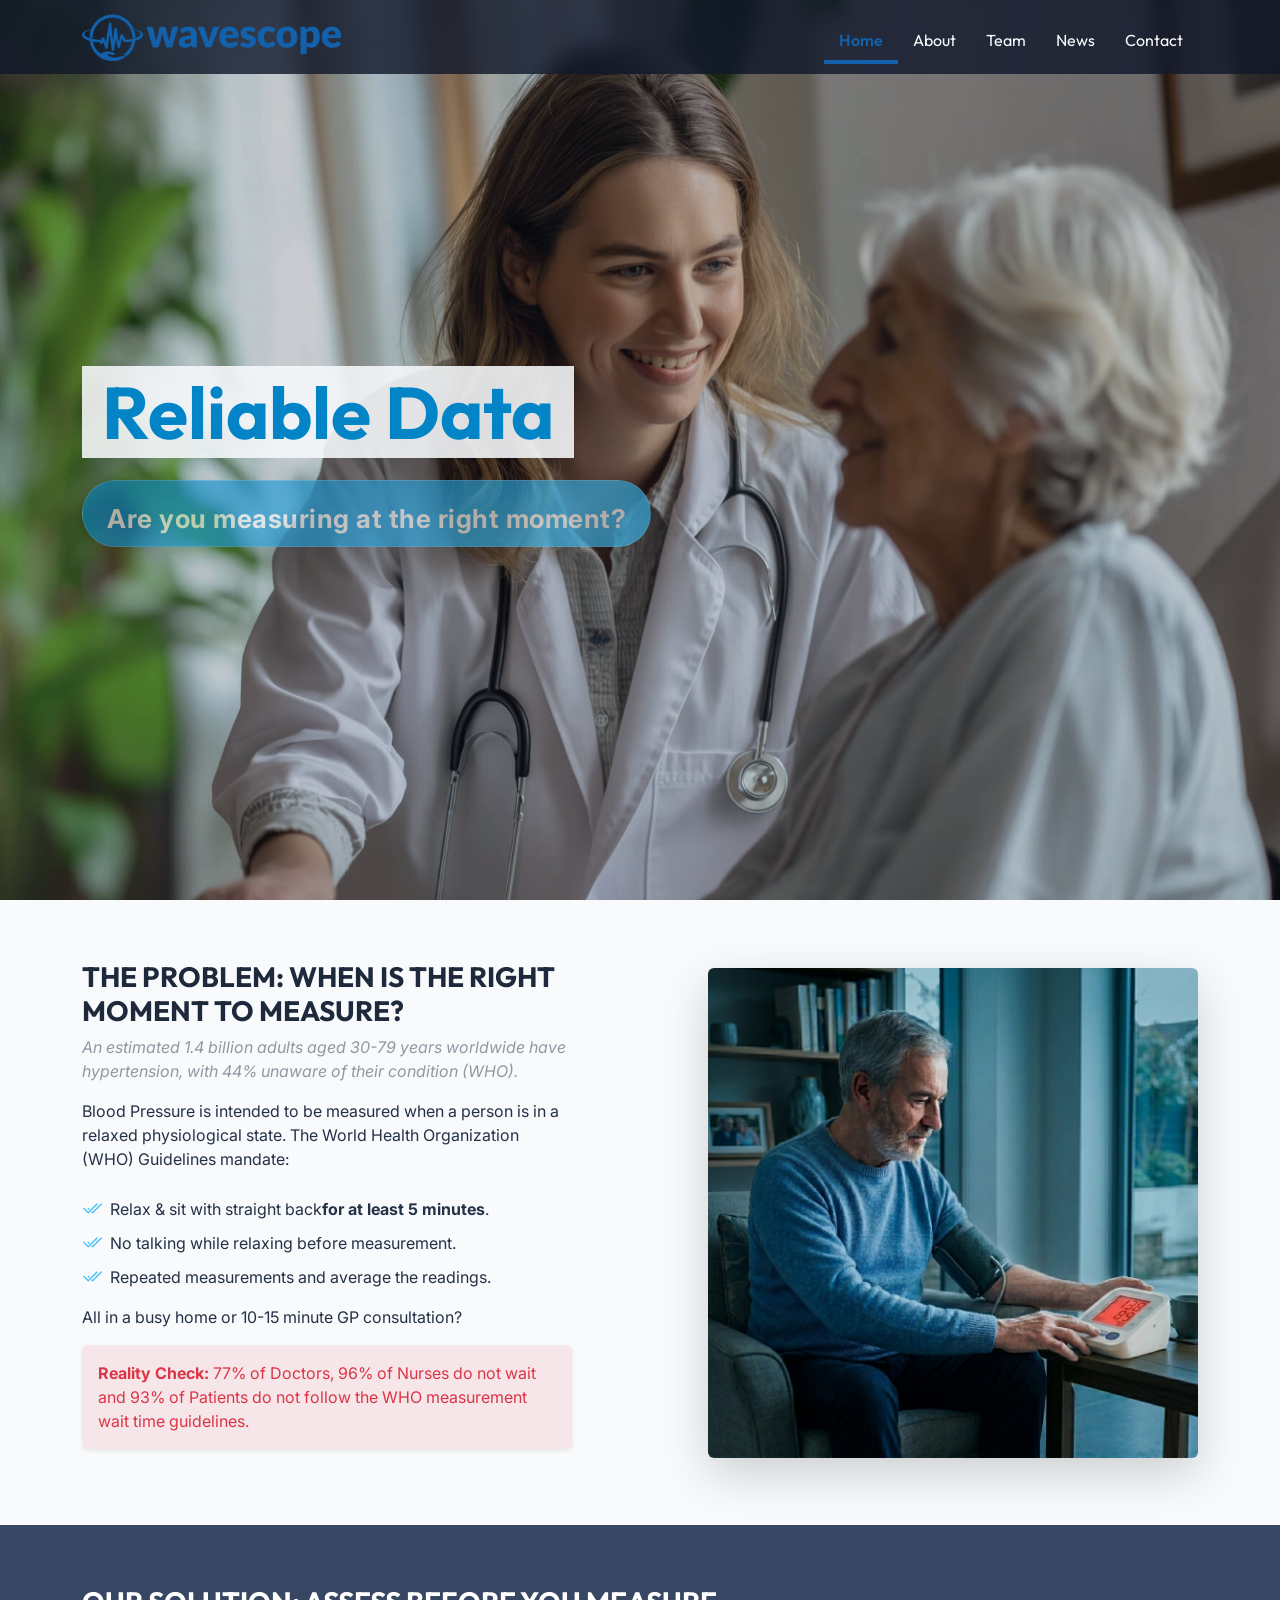
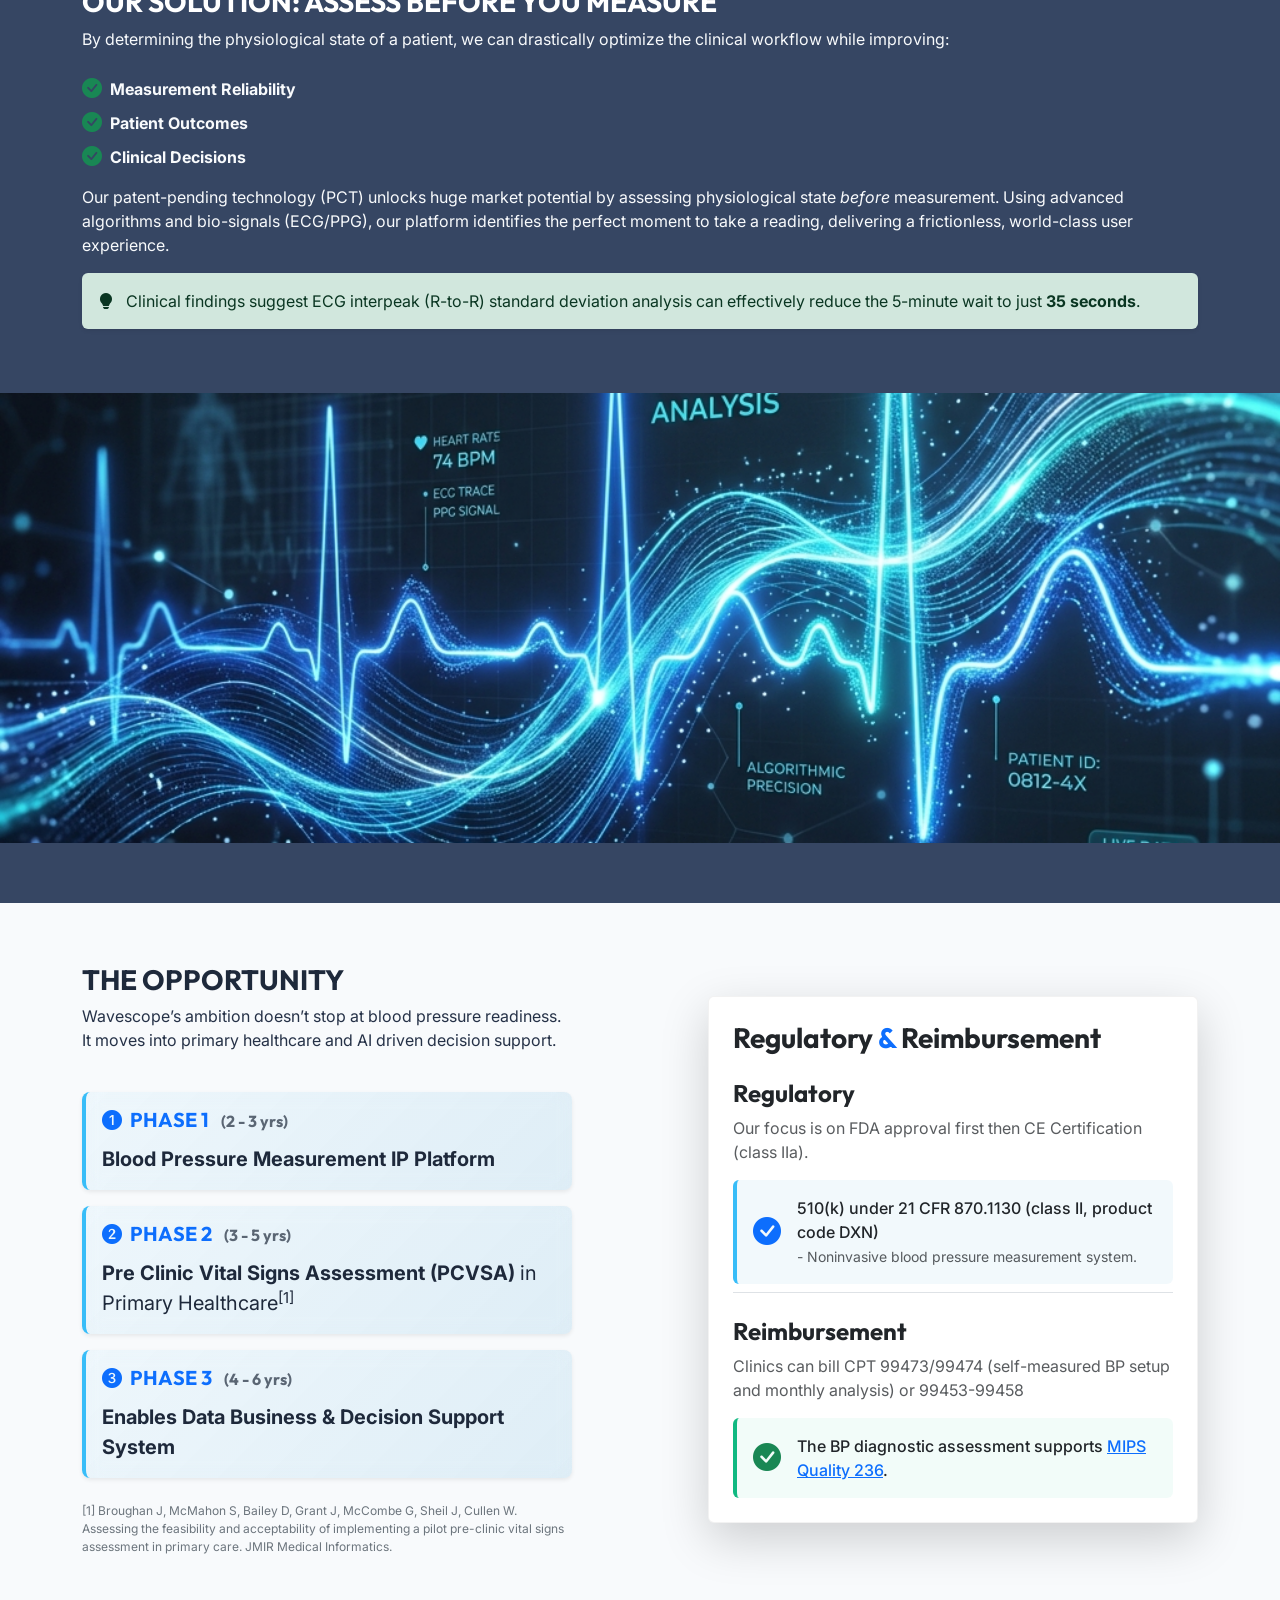
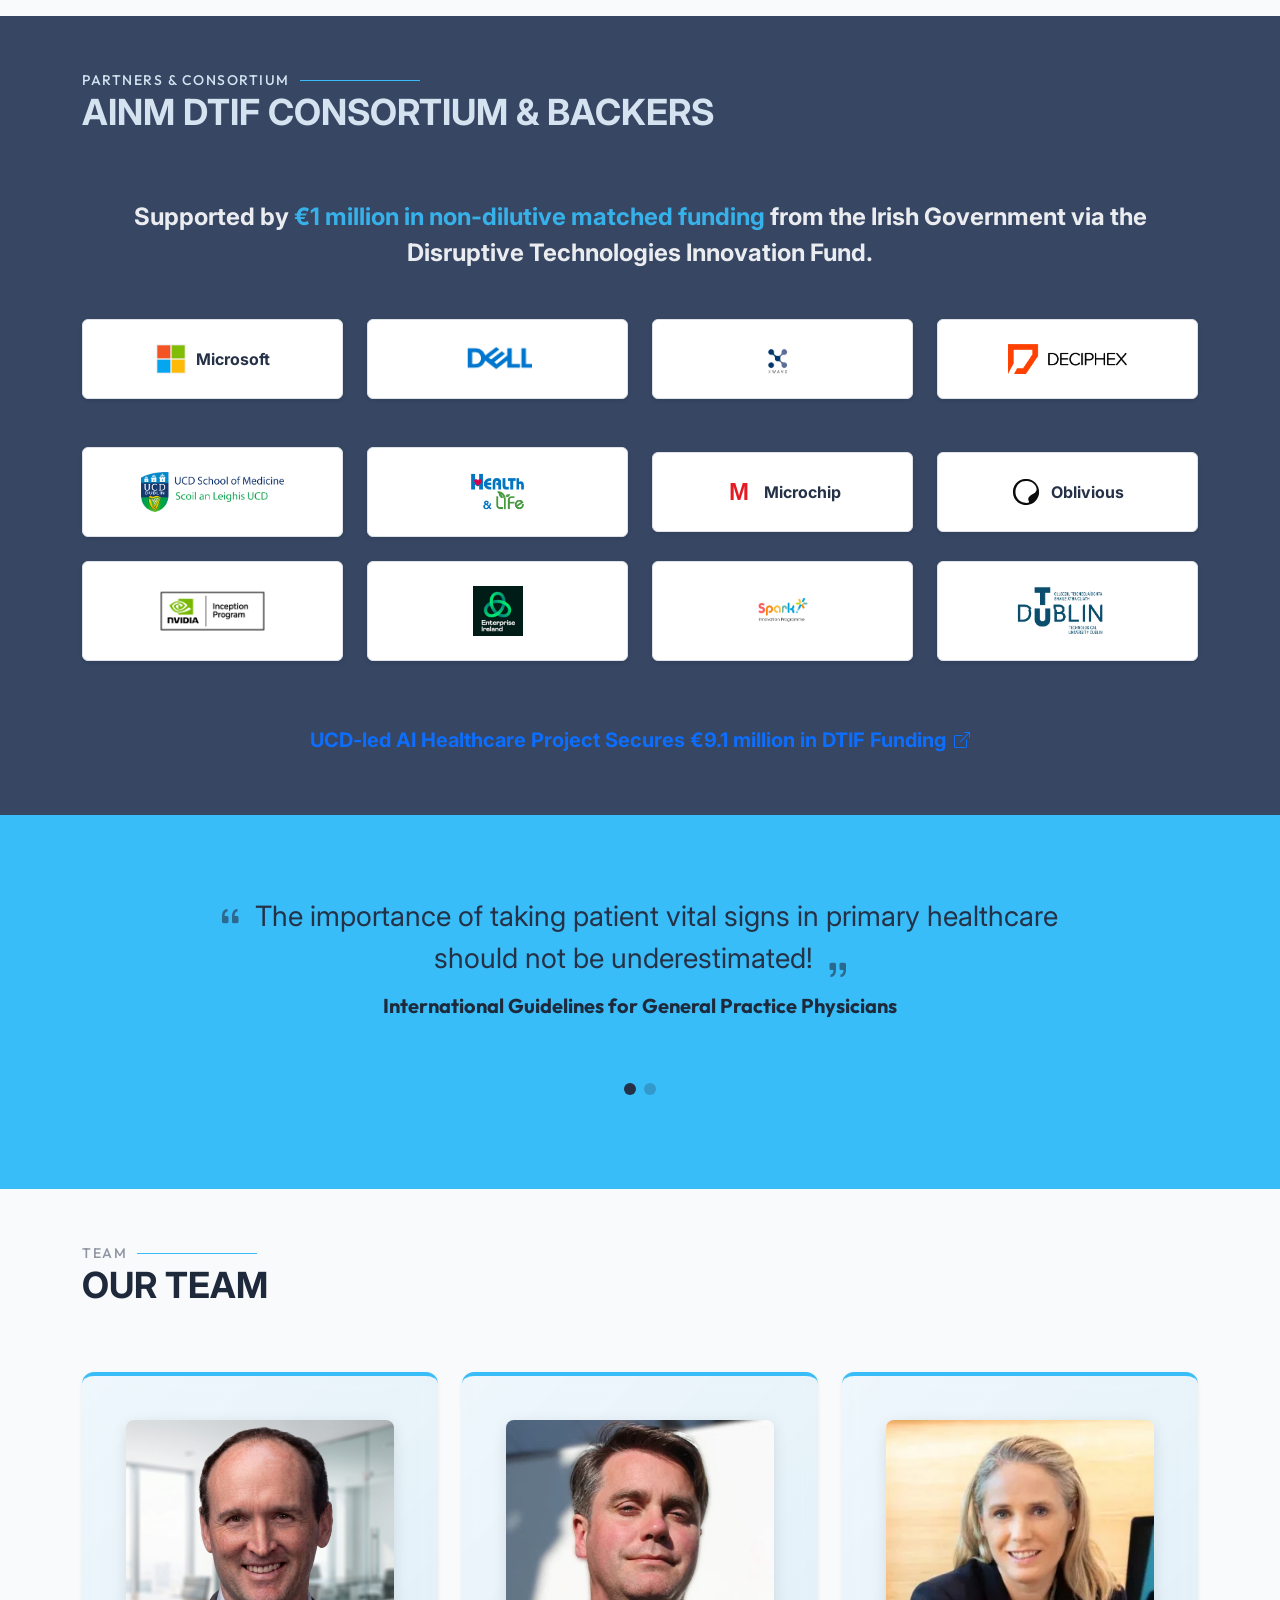
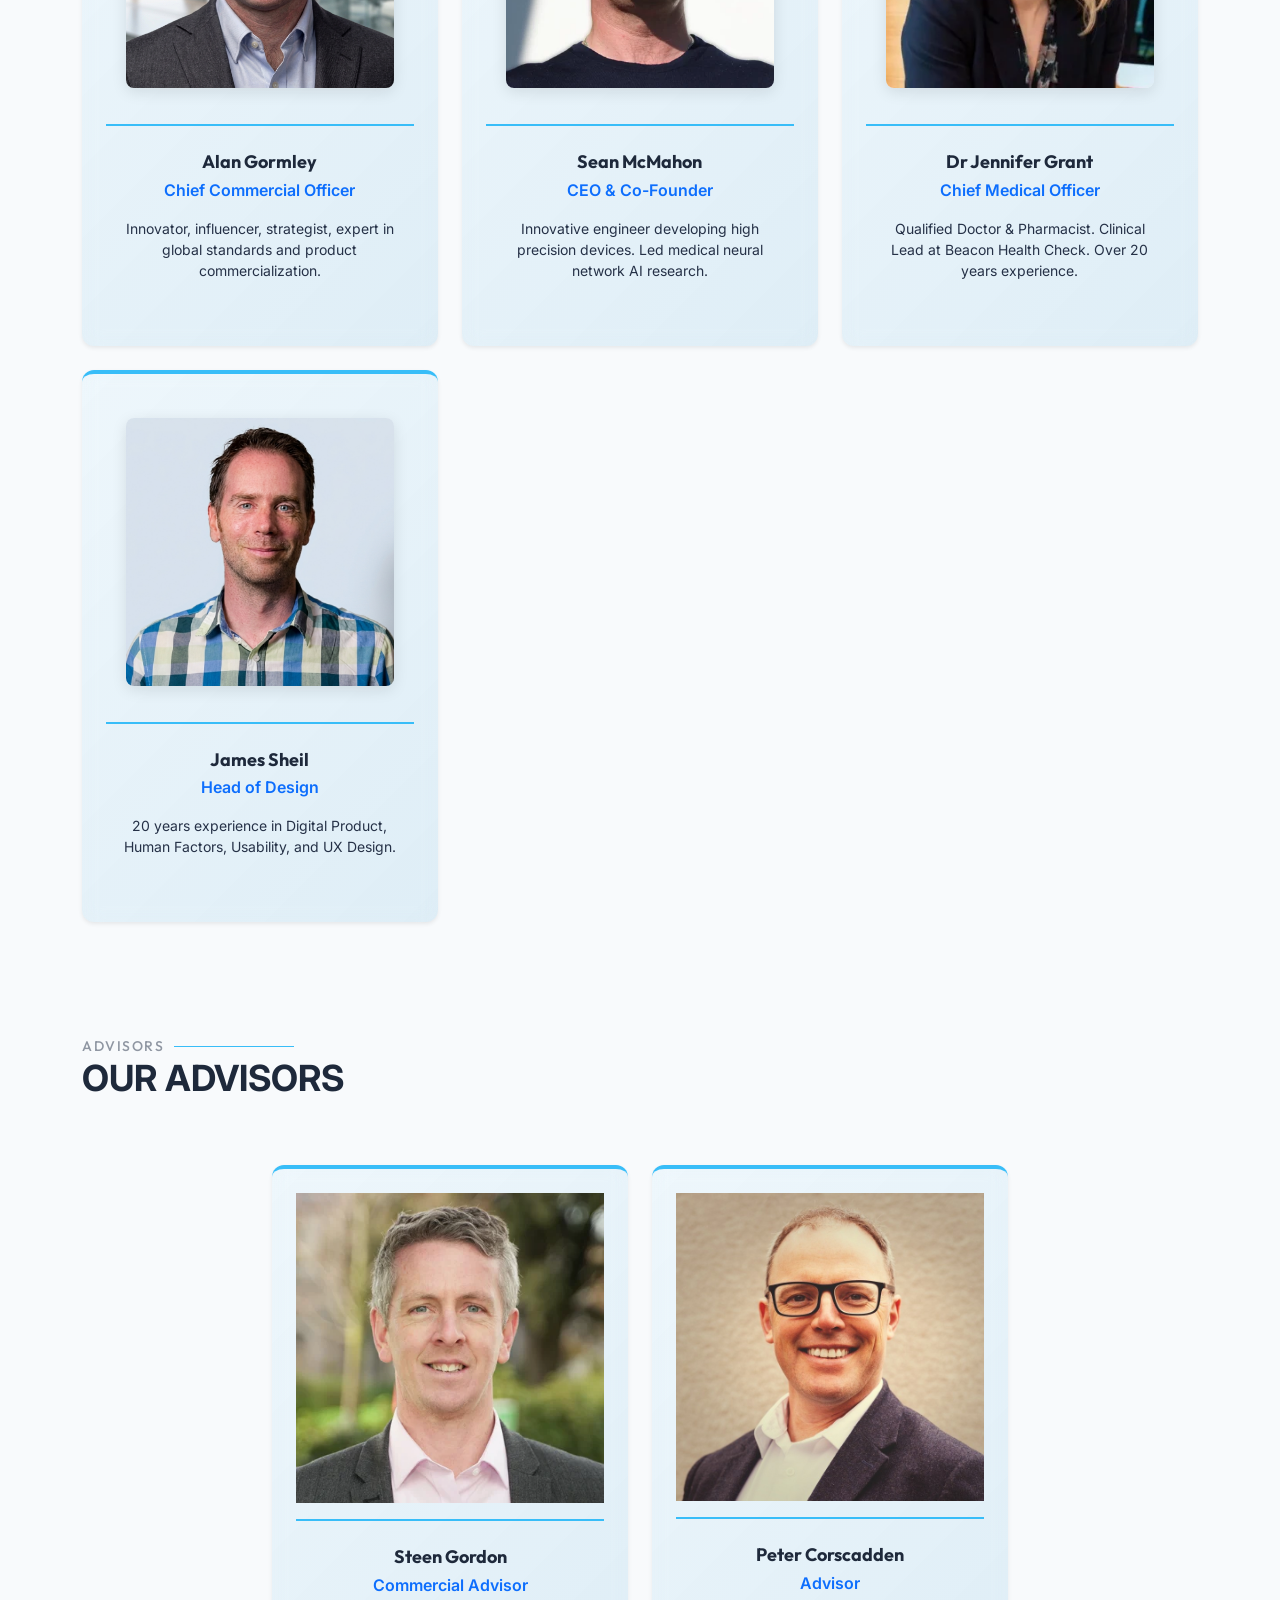
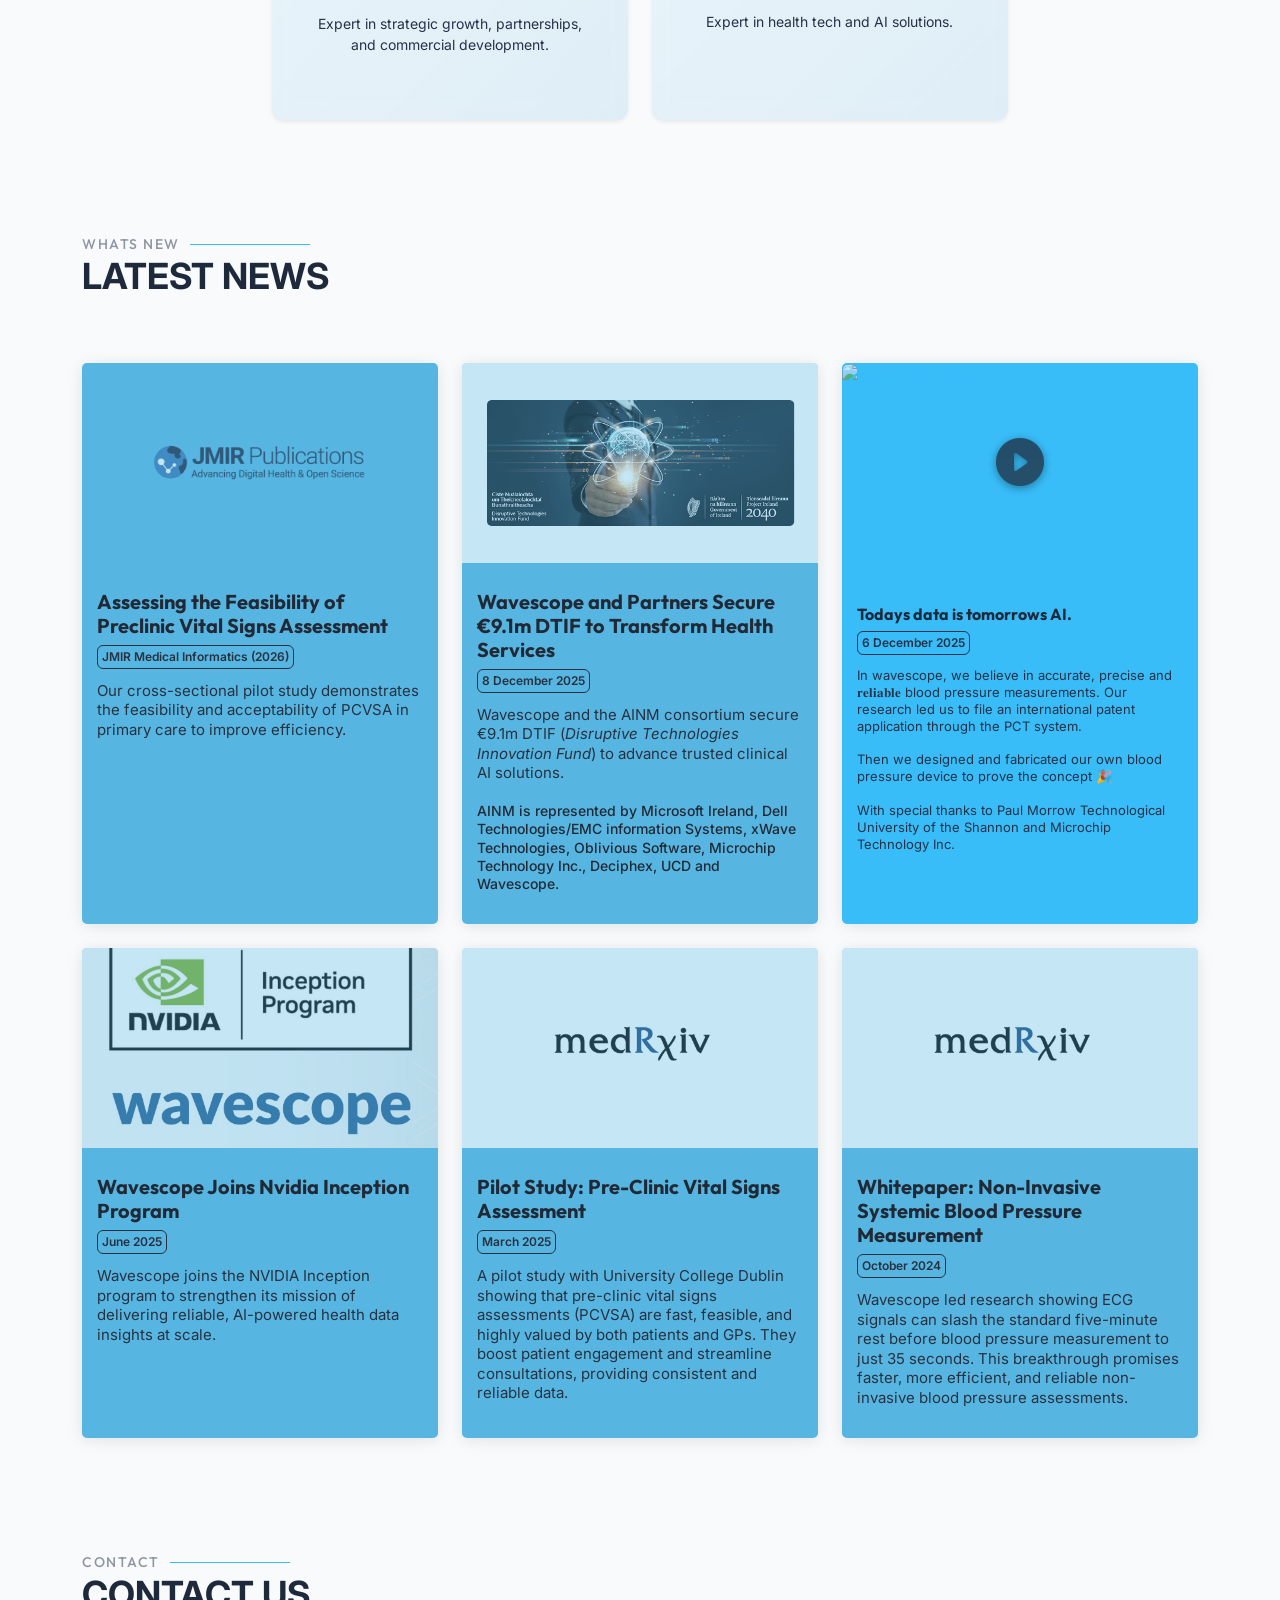
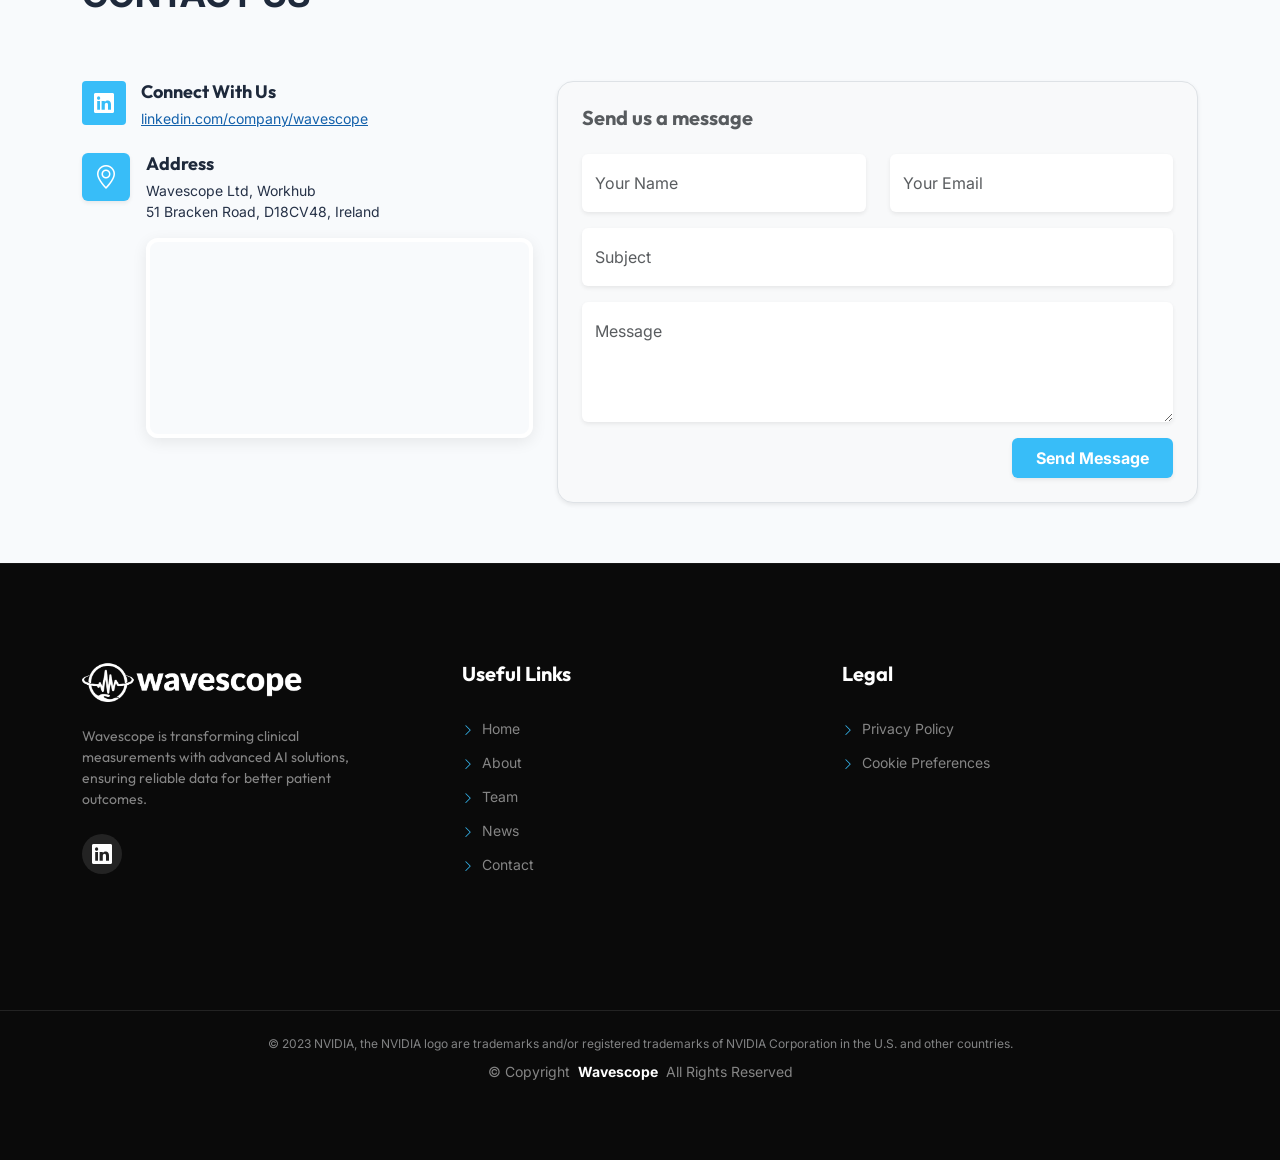
==== commit a39d73d9: "Fix text visibility in partner grid white boxes" ====
--- a/index.html
+++ b/index.html
@@ -162,7 +162,7 @@
       <div class="container" data-aos="fade-up" data-aos-delay="100">
 
         <div class="row gy-4">
-          <div class="col-lg-6 order-1 order-lg-2 content">
+          <div class="col-lg-12 content">
             <h3>OUR SOLUTION: ASSESS BEFORE YOU MEASURE</h3>
             <p>
               By determining the physiological state of a patient, we can drastically optimize the clinical workflow
@@ -184,12 +184,13 @@
               deviation analysis can effectively reduce the 5-minute wait to just <strong>35 seconds</strong>.
             </div>
           </div>
-          <div class="col-lg-6 order-2 order-lg-1">
-            <img src="assets/img/assess_before_measure.png" class="img-fluid rounded shadow-lg"
-              alt="Advanced ECG bio-signal analysis" style="border-radius: 12px;">
-          </div>
-        </div>
-
+        </div>
+
+      </div>
+
+      <div class="container-fluid px-0 mt-5">
+        <img src="assets/img/assess_before_measure.png" class="img-fluid w-100"
+          alt="Advanced ECG bio-signal analysis" style="object-fit: cover; max-height: 50vh; object-position: center;">
       </div>
 
     </section><!-- /Our Solution Section -->
@@ -656,8 +657,9 @@
           </div><!-- End Team Member -->
 
           <div class="col-lg-3 col-md-6 d-flex align-items-stretch" data-aos="fade-up" data-aos-delay="100">
-            <a href="https://enterprise.gov.ie/en/news-and-events/department-news/2025/december/20251208.html">
-              <div class="team-member">
+            <a href="https://enterprise.gov.ie/en/news-and-events/department-news/2025/december/20251208.html"
+              style="text-decoration: none; color: inherit;">
+              <div class="team-member h-100 w-100">
                 <div class="member-img">
                   <img src="assets/img/dtif2025.png" class="img-fluid" alt="Logo for DTIF.">
                 </div>
@@ -665,9 +667,9 @@
                   <h4>Wavescope and Partners Secure €9.1m DTIF to Transform Health Services</h4>
                   <span class="news-date">8 December 2025</span>
                   <span class="news-details">Wavescope and the AINM consortium secure €9.1m DTIF (<em>Disruptive
-                      Technologies Innovation Fund</em>) to advance trusted clinical AI solutions. <p><strong>AINM is
-                        represented by Microsoft Ireland, Dell Technologies/EMC information Systems, xWave Technologies,
-                        Oblivious Software, Microchip Technology Inc., Deciphex, UCD and Wavescope.</strong></p></span>
+                      Technologies Innovation Fund</em>) to advance trusted clinical AI solutions.<br><br>
+                      <span style="font-size: 14px; font-weight: 500; color: #1e293b;">AINM is represented by Microsoft Ireland, Dell Technologies/EMC information Systems, xWave Technologies,
+                        Oblivious Software, Microchip Technology Inc., Deciphex, UCD and Wavescope.</span></span>
                 </div>
               </div>
             </a>
@@ -704,8 +706,8 @@
           </div><!-- End Team Member -->
 
           <div class="col-lg-3 col-md-6 d-flex align-items-stretch" data-aos="fade-up" data-aos-delay="100">
-            <a href="https://www.nvidia.com/">
-              <div class="team-member">
+            <a href="https://www.nvidia.com/" style="text-decoration: none; color: inherit;">
+              <div class="team-member h-100 w-100">
                 <div class="member-img">
                   <img src="assets/img/nvidia.wavescope.inception.badge.jpg" class="img-fluid"
                     alt="Logo for Nvidia and Wavescope.">
@@ -721,8 +723,8 @@
           </div><!-- End Team Member -->
 
           <div class="col-lg-3 col-md-6 d-flex align-items-stretch" data-aos="fade-up" data-aos-delay="100">
-            <a href="https://www.medrxiv.org/content/10.1101/2024.10.20.24315845v1.full-text">
-              <div class="team-member">
+            <a href="https://www.medrxiv.org/content/10.1101/2024.10.20.24315845v1.full-text" style="text-decoration: none; color: inherit;">
+              <div class="team-member h-100 w-100">
                 <div class="member-img">
                   <img src="assets/img/medrxiv_logo.png" class="img-fluid" alt="Medrxiv Logo">
                 </div>
@@ -738,8 +740,8 @@
           </div><!-- End Team Member -->
 
           <div class="col-lg-3 col-md-6 d-flex align-items-stretch" data-aos="fade-up" data-aos-delay="100">
-            <a href="https://www.medrxiv.org/content/10.1101/2024.10.03.24314772v1.full-text">
-              <div class="team-member">
+            <a href="https://www.medrxiv.org/content/10.1101/2024.10.03.24314772v1.full-text" style="text-decoration: none; color: inherit;">
+              <div class="team-member h-100 w-100">
                 <div class="member-img">
                   <img src="assets/img/medrxiv_logo.png" class="img-fluid" alt="Medrxiv Logo">
                 </div>
--- a/assets/css/main.css
+++ b/assets/css/main.css
@@ -48,6 +48,8 @@
 .light-background {
   --background-color: #364663; /* Noticeably lighter surface color */
   --surface-color: #4a5d80;
+  --default-color: #f8fafc;
+  --heading-color: #ffffff;
 }
 
 .dark-background {
@@ -1993,6 +1995,7 @@
 /* Partner Grid Hover Effects */
 .partner-grid > div > div {
   transition: all 0.3s ease;
+  color: #253147; /* Ensure text is visible on white background */
 }
 .partner-grid > div > div:hover {
   transform: translateY(-5px);
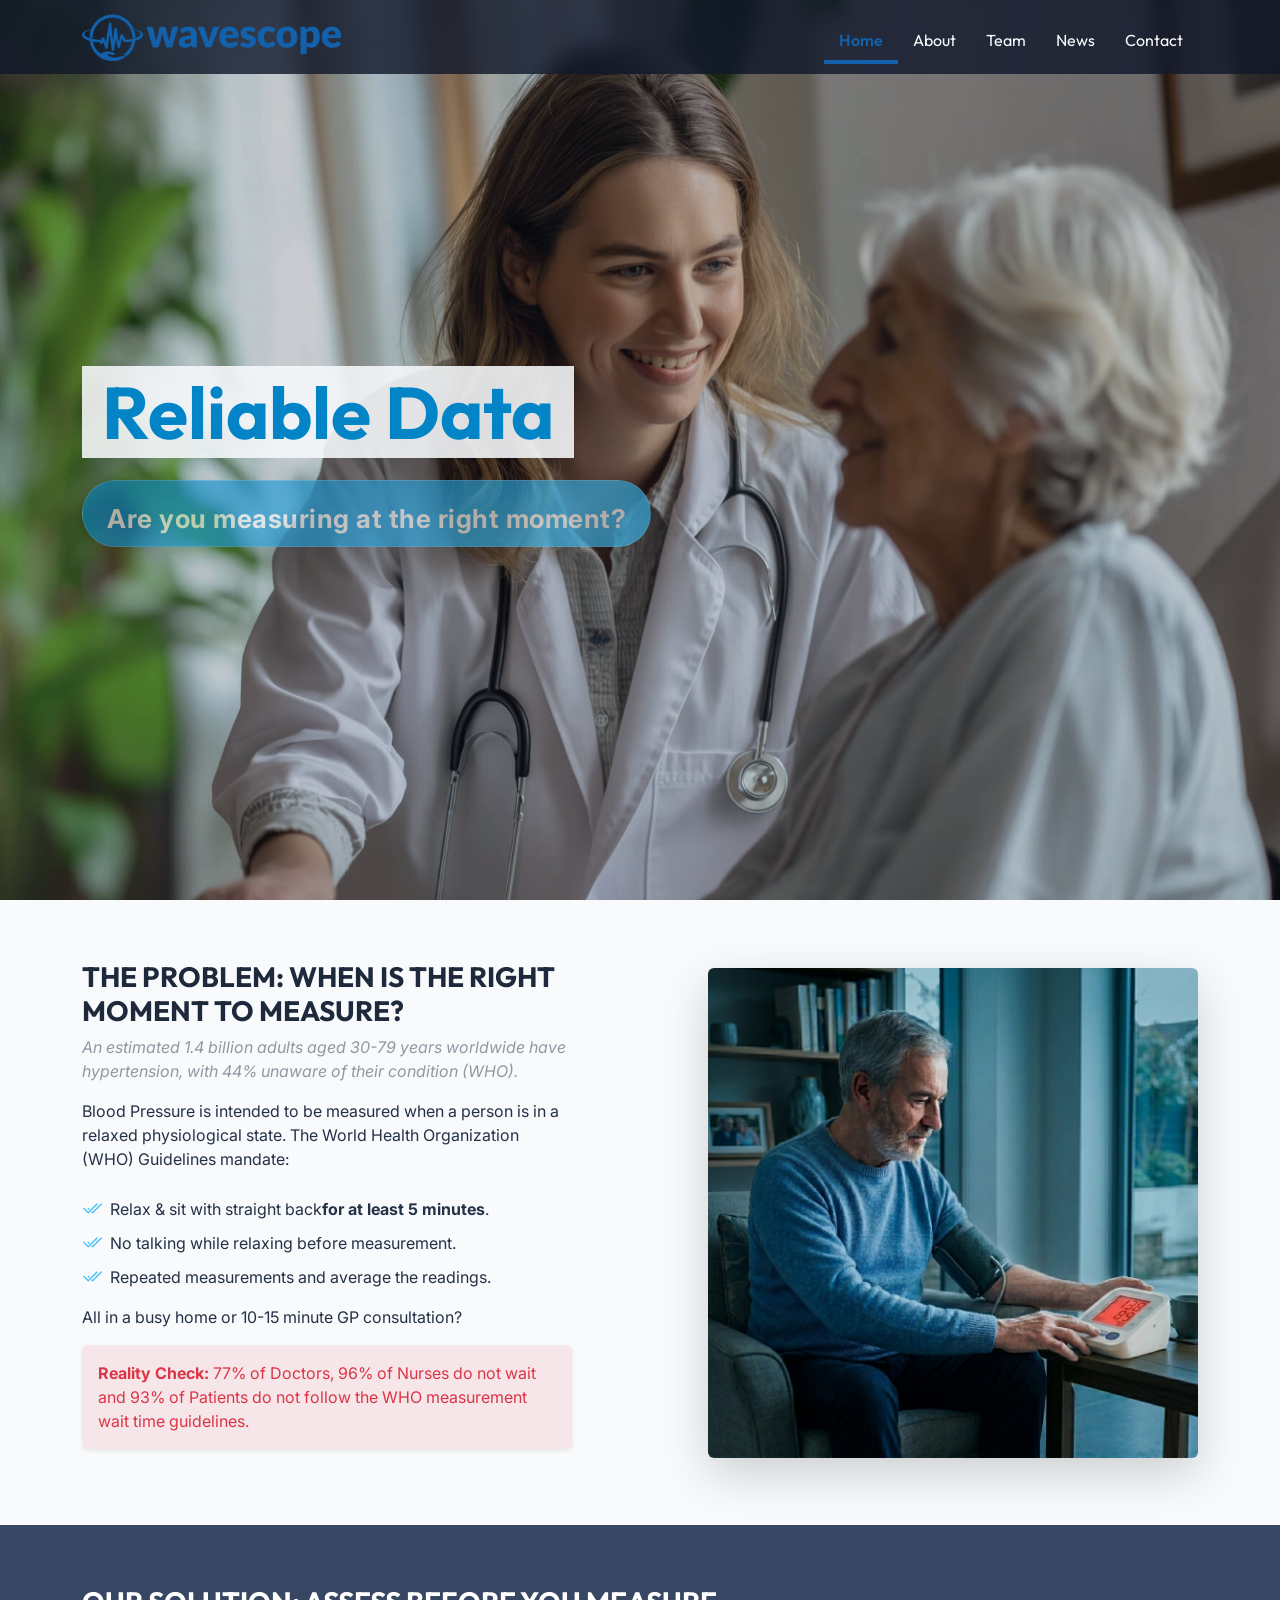
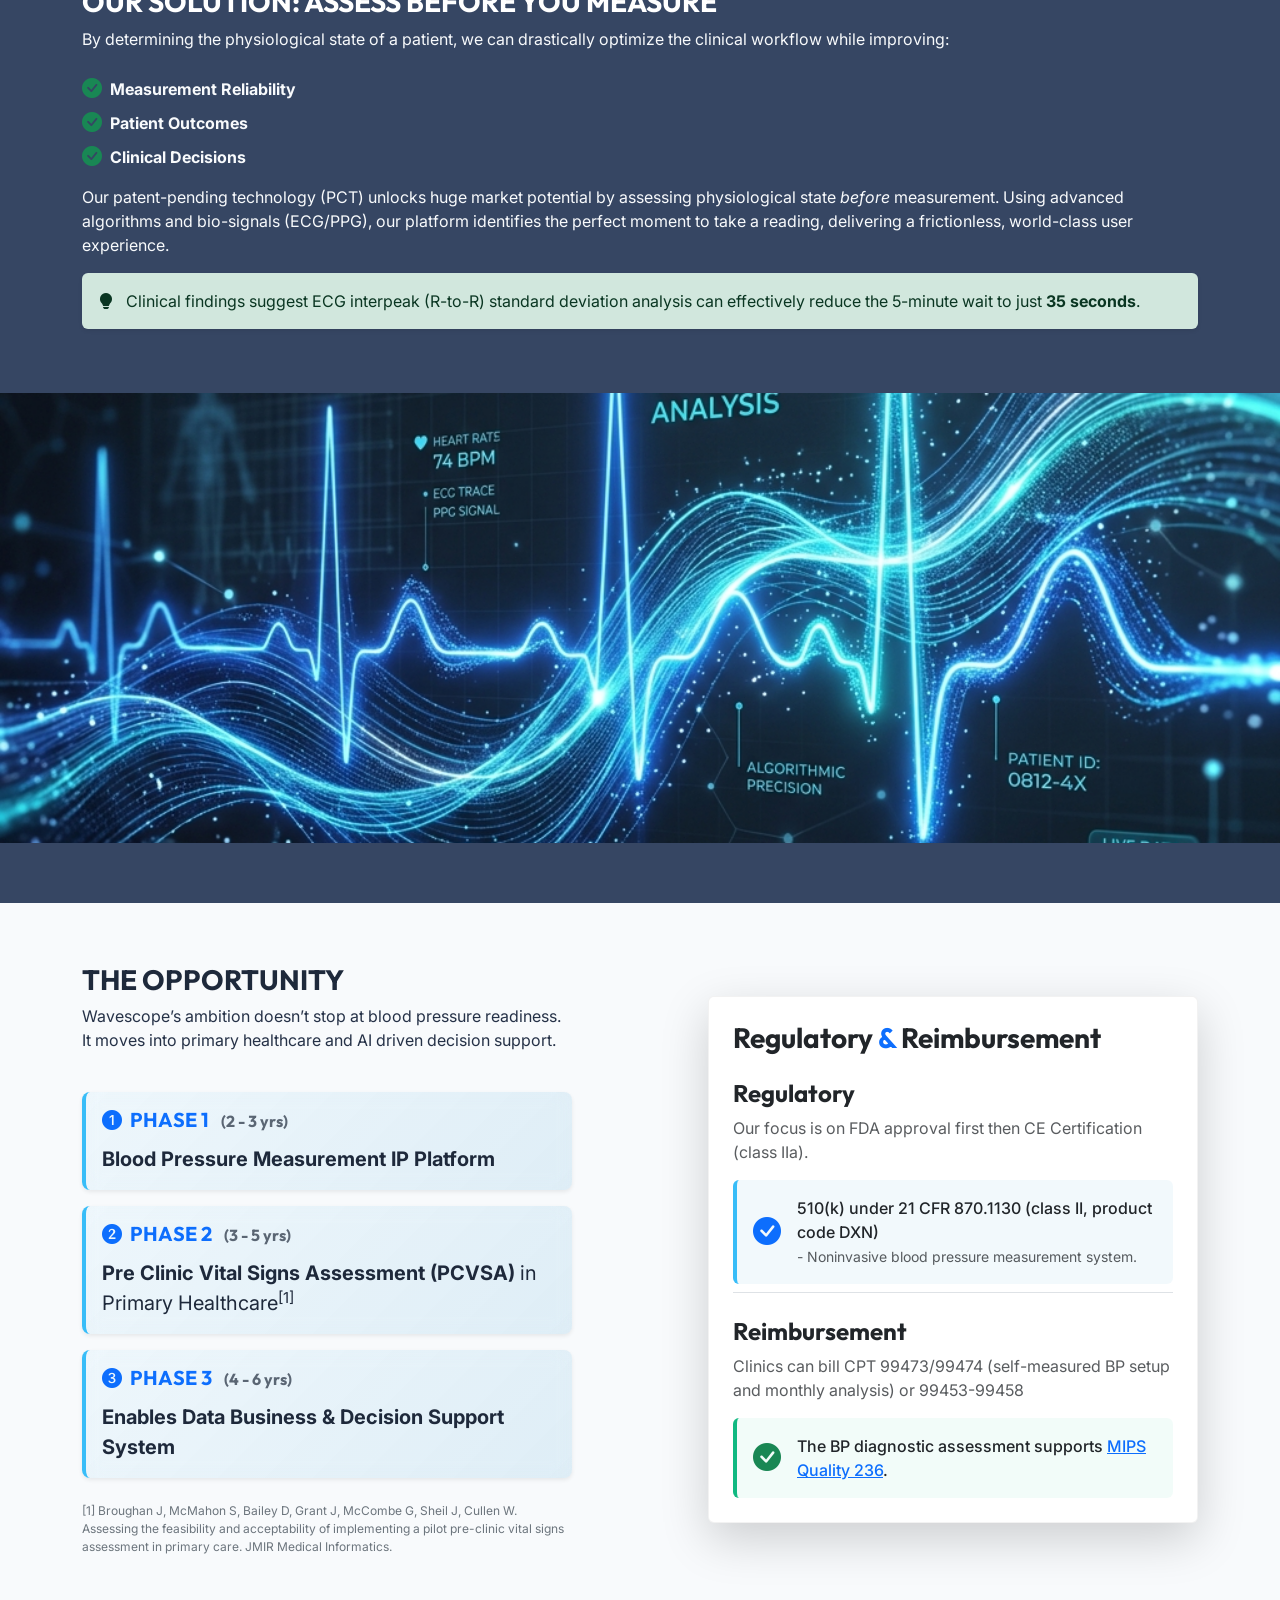
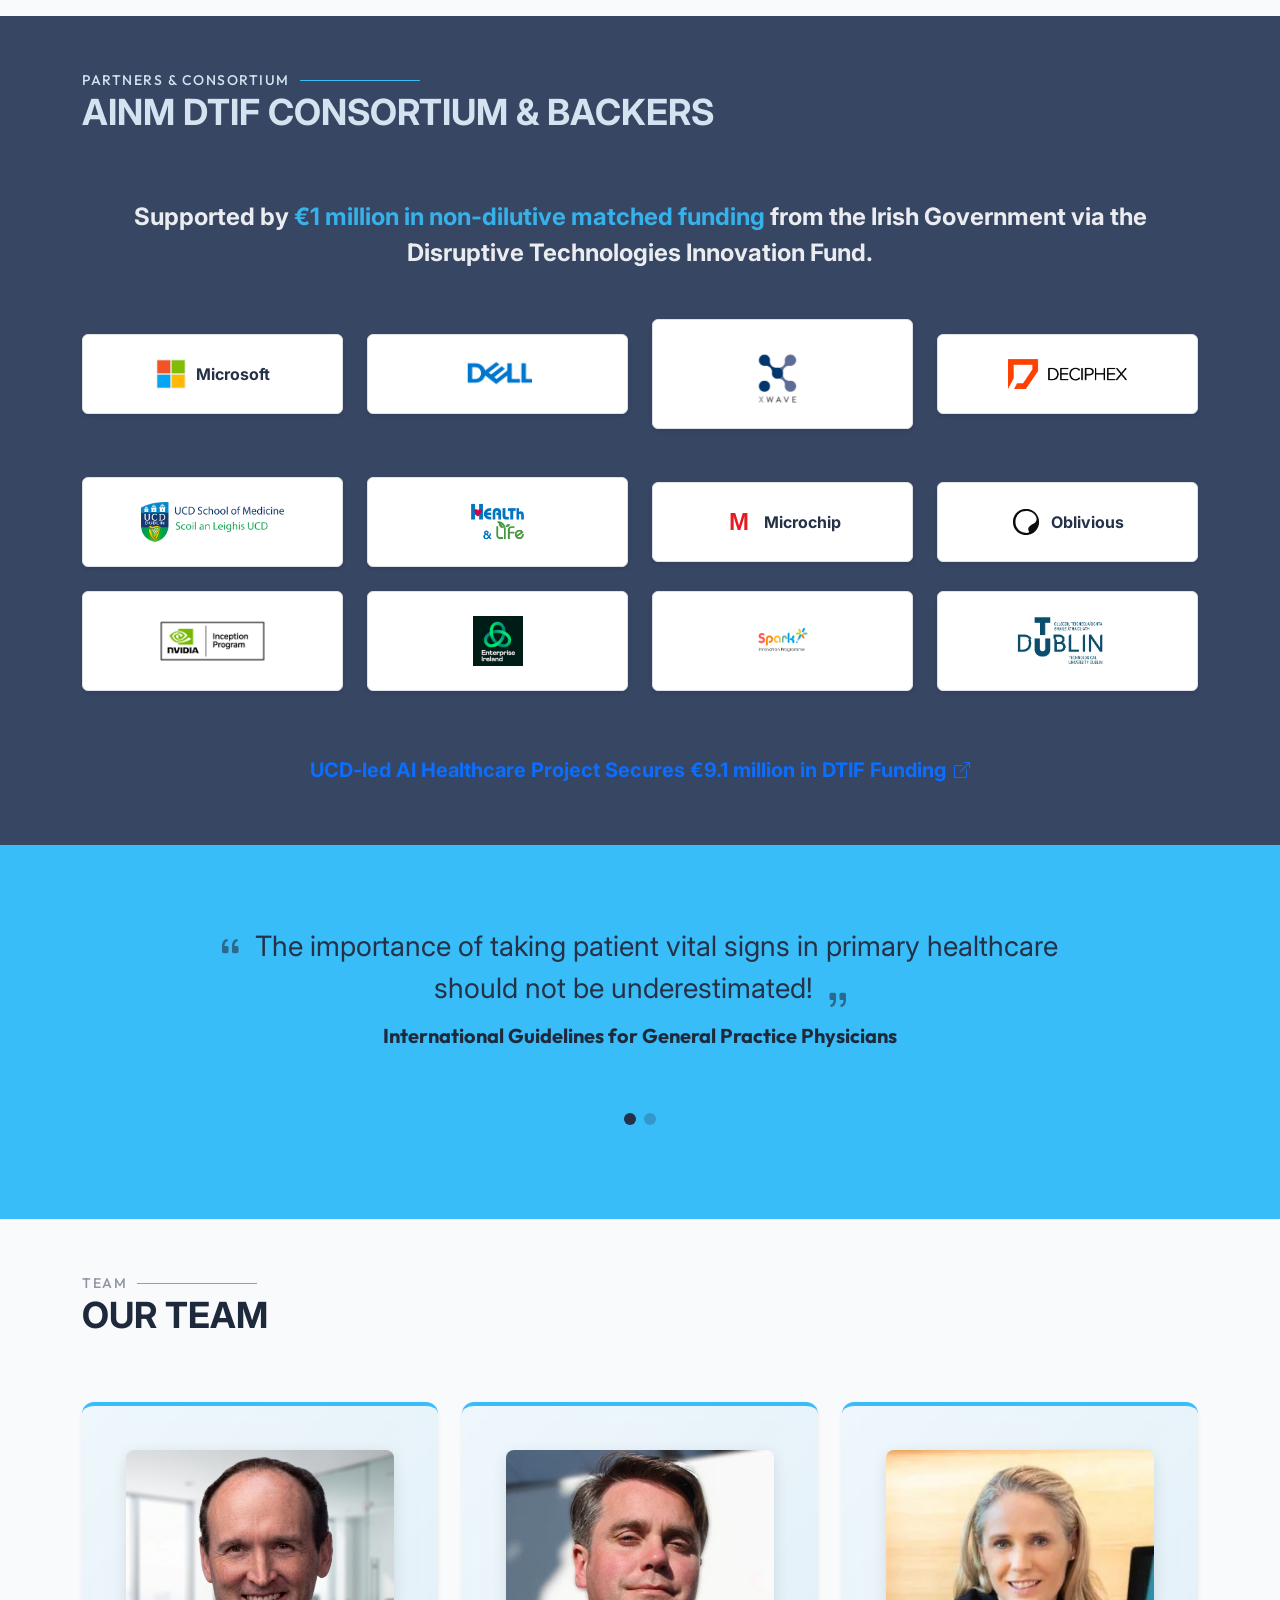
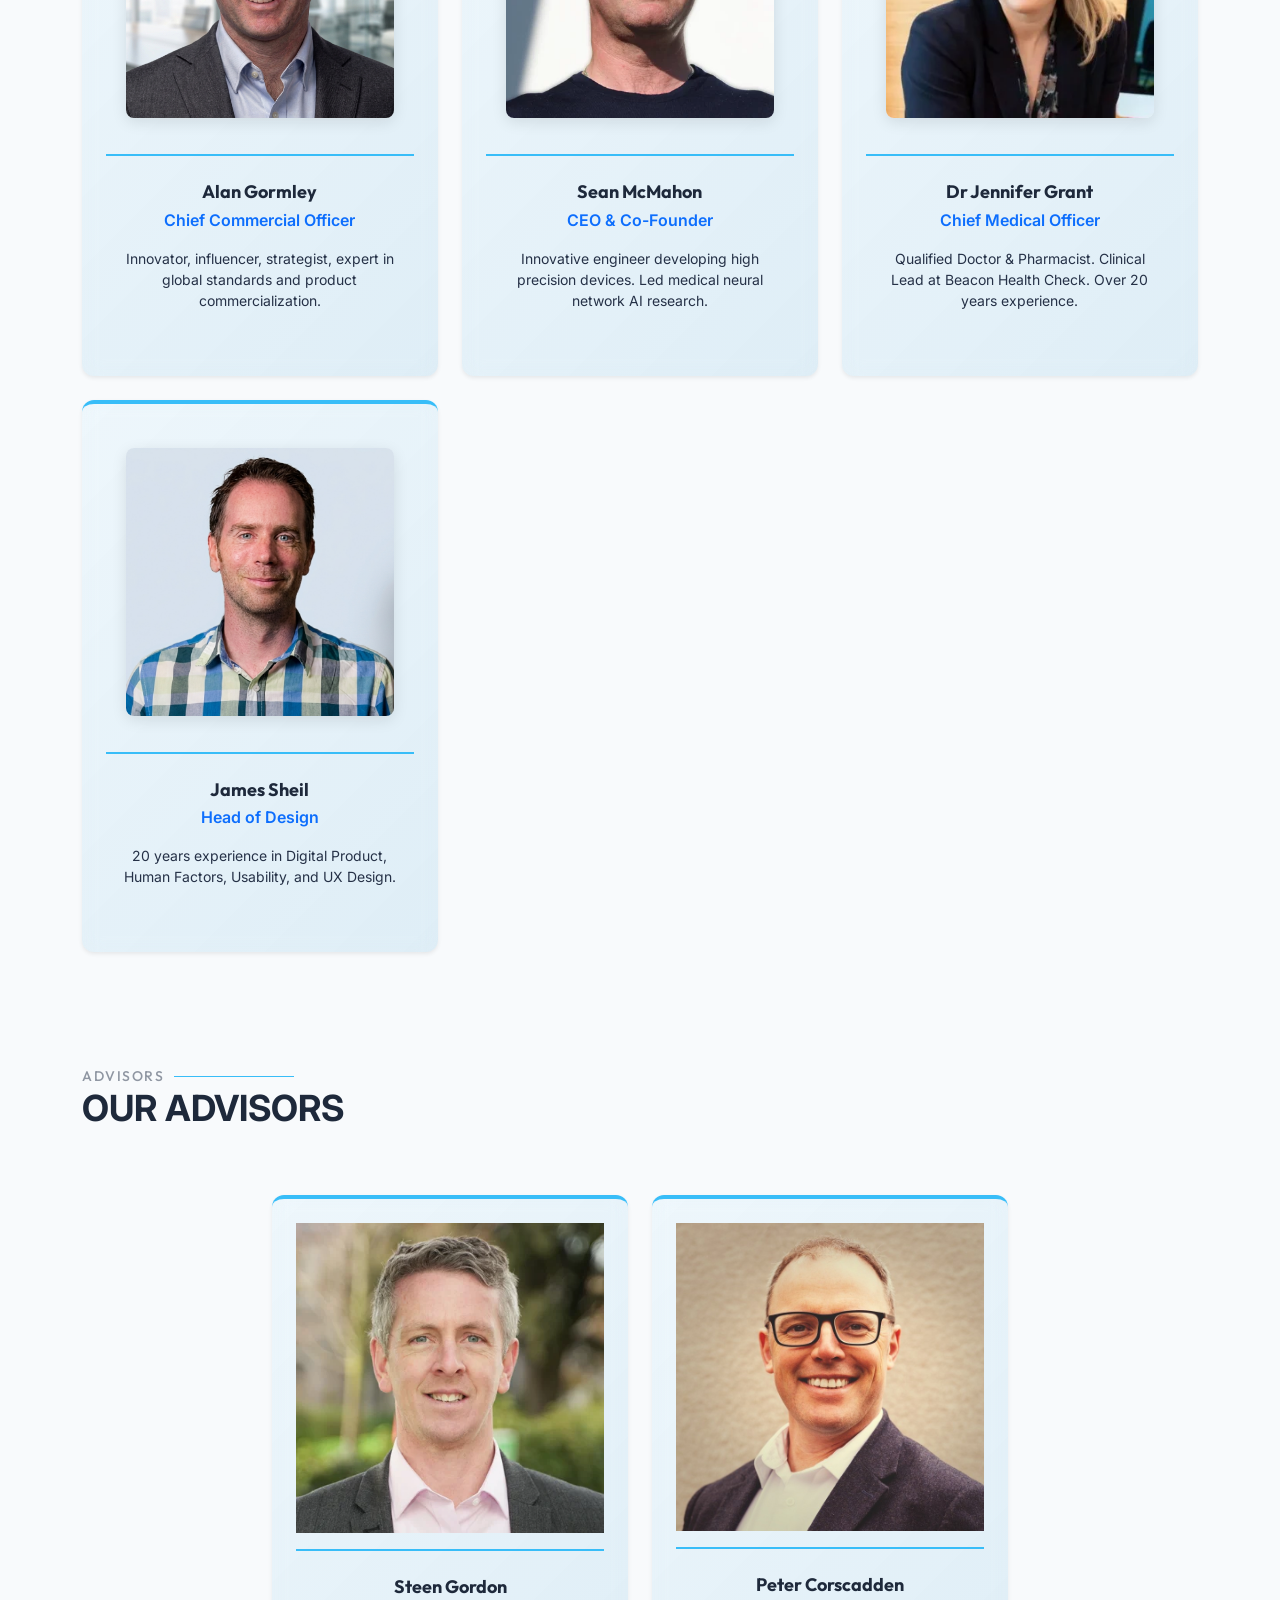
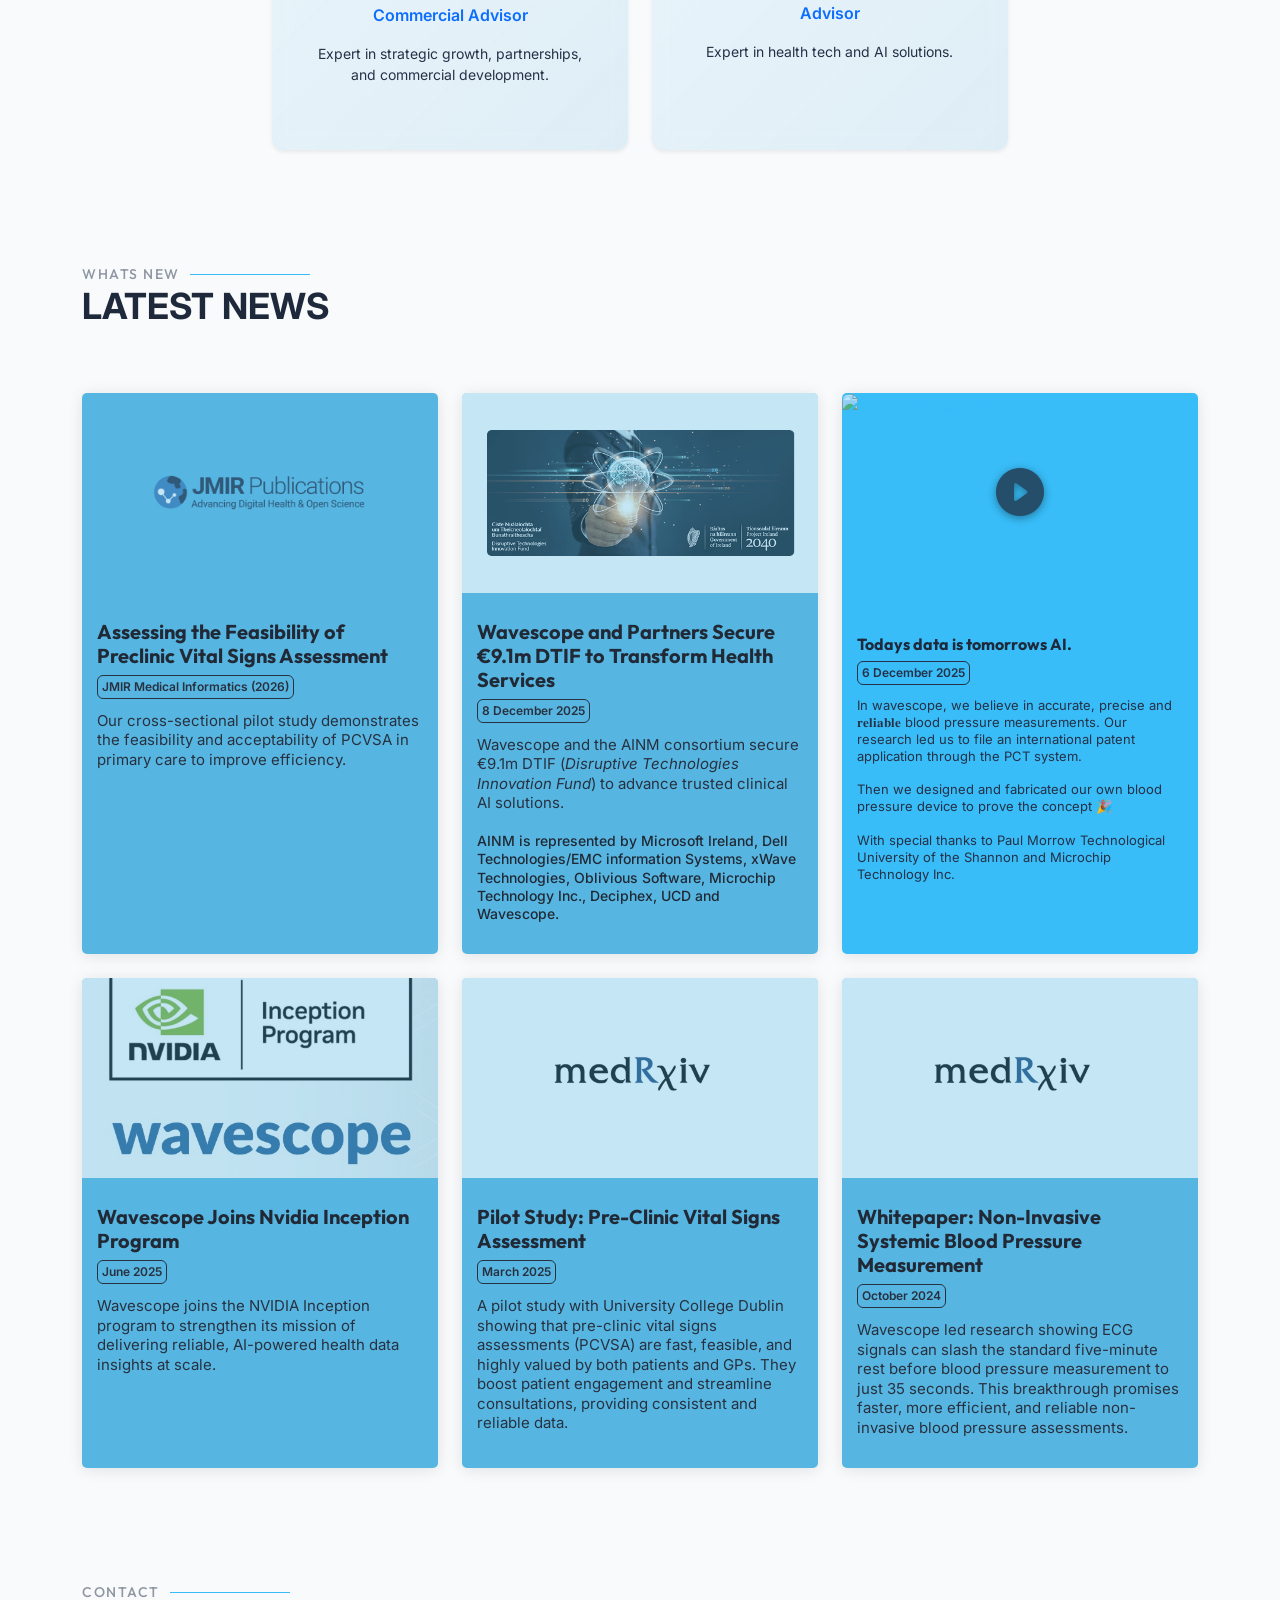
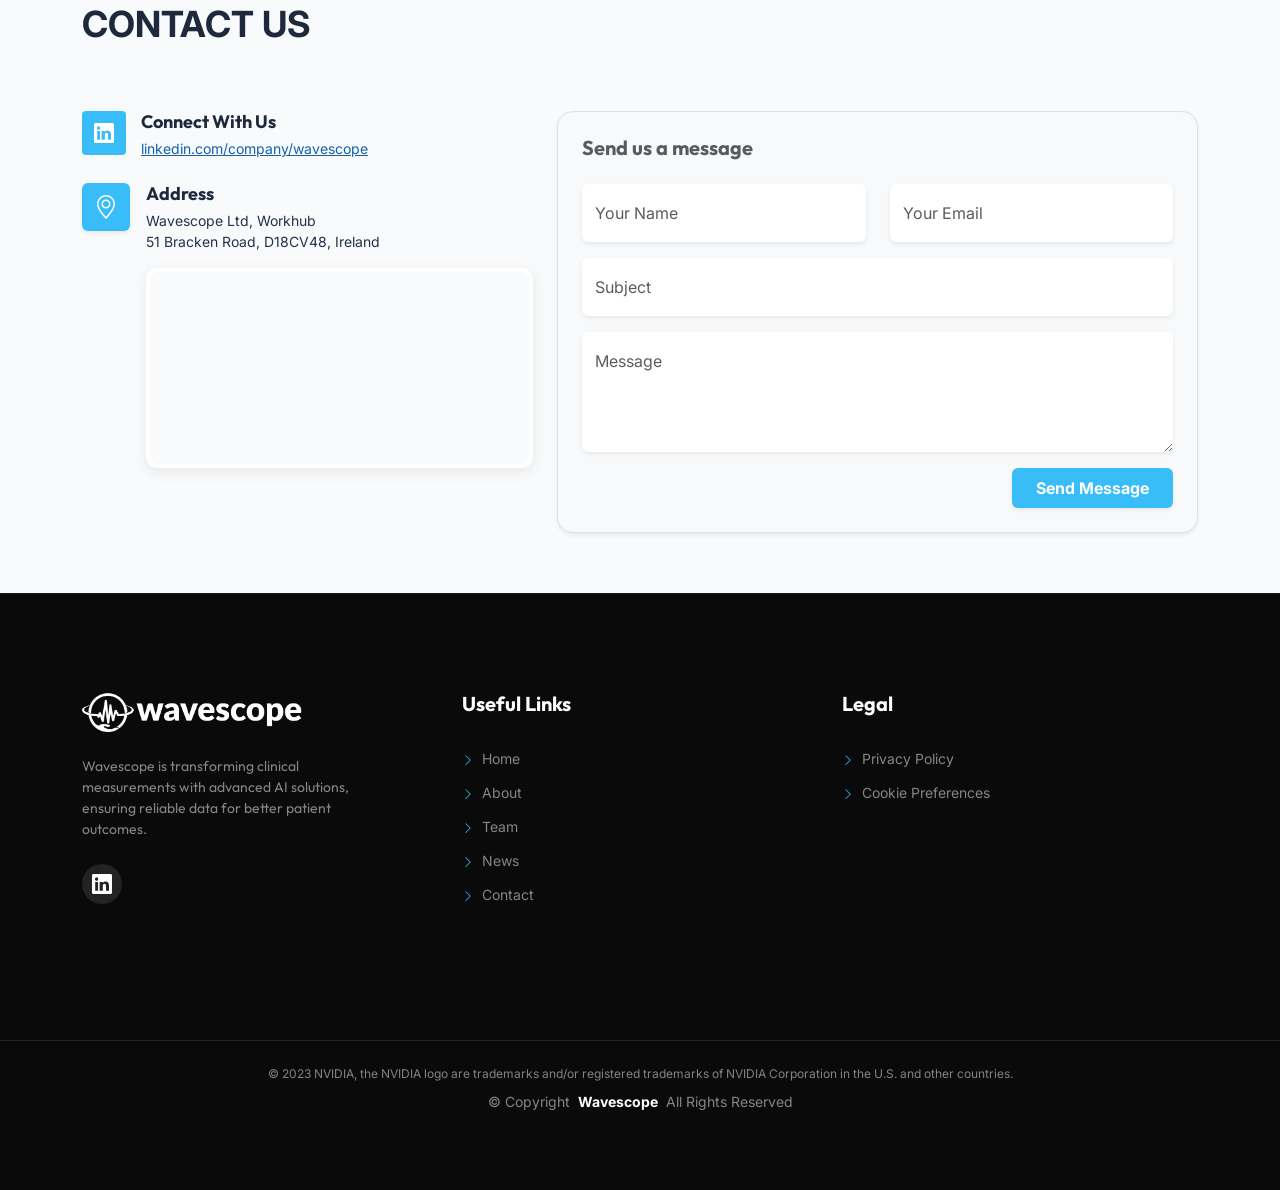
==== commit cc286aae: "Increase xWave logo height to 75% of the box" ====
--- a/index.html
+++ b/index.html
@@ -319,7 +319,7 @@
               class="p-4 border rounded shadow-sm bg-white fw-bold d-flex align-items-center justify-content-center h-100"
               style="min-height: 80px; gap: 10px;"><a href="https://www.xwave.ie/" target="_blank"
                 rel="noopener noreferrer"><img src="assets/img/clients/xwave.jpg" alt="xWave"
-                  style="max-height: 30px; object-fit: contain; mix-blend-mode: multiply;"> <a
+                  style="max-height: 60px; height: 75%; object-fit: contain; mix-blend-mode: multiply;"> <a
                   href="https://www.xwave.ie/" target="_blank" rel="noopener noreferrer"
                   style="text-decoration: none; color: inherit;"><span></span></a></div>
           </div>
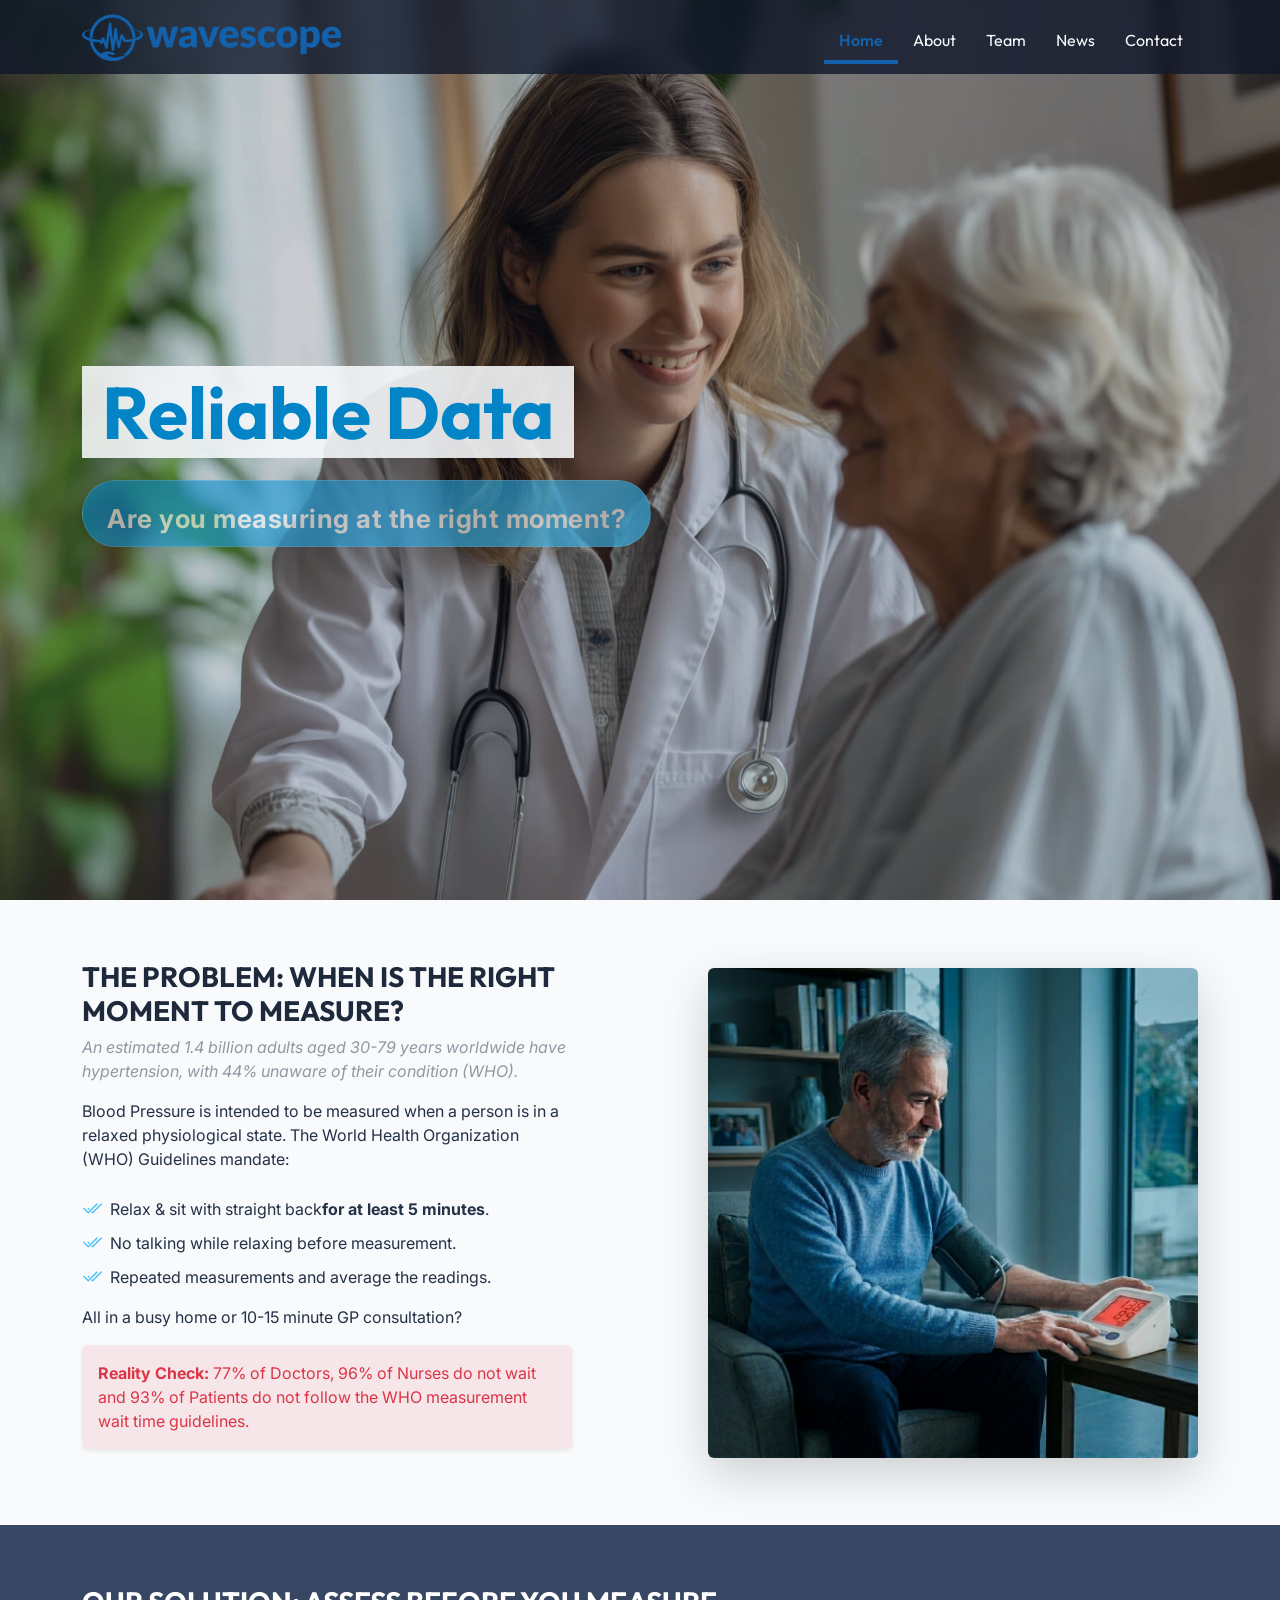
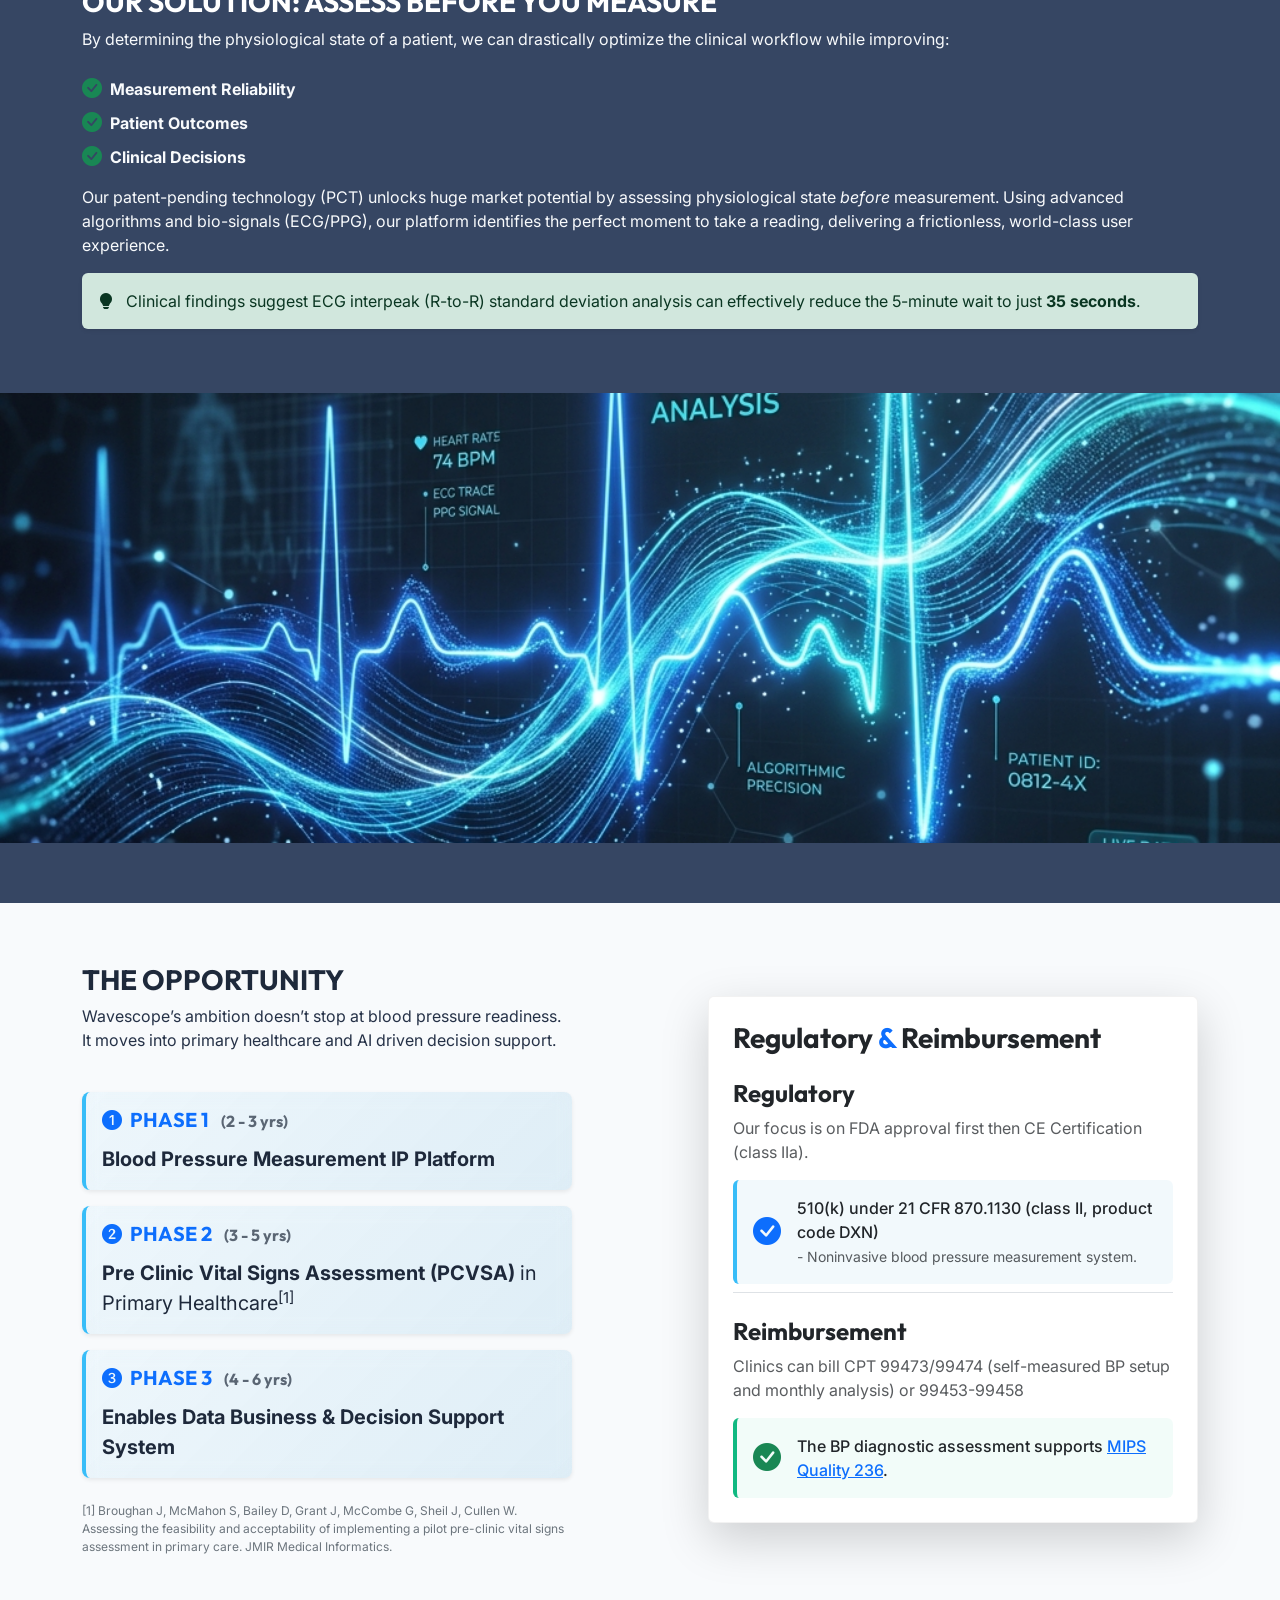
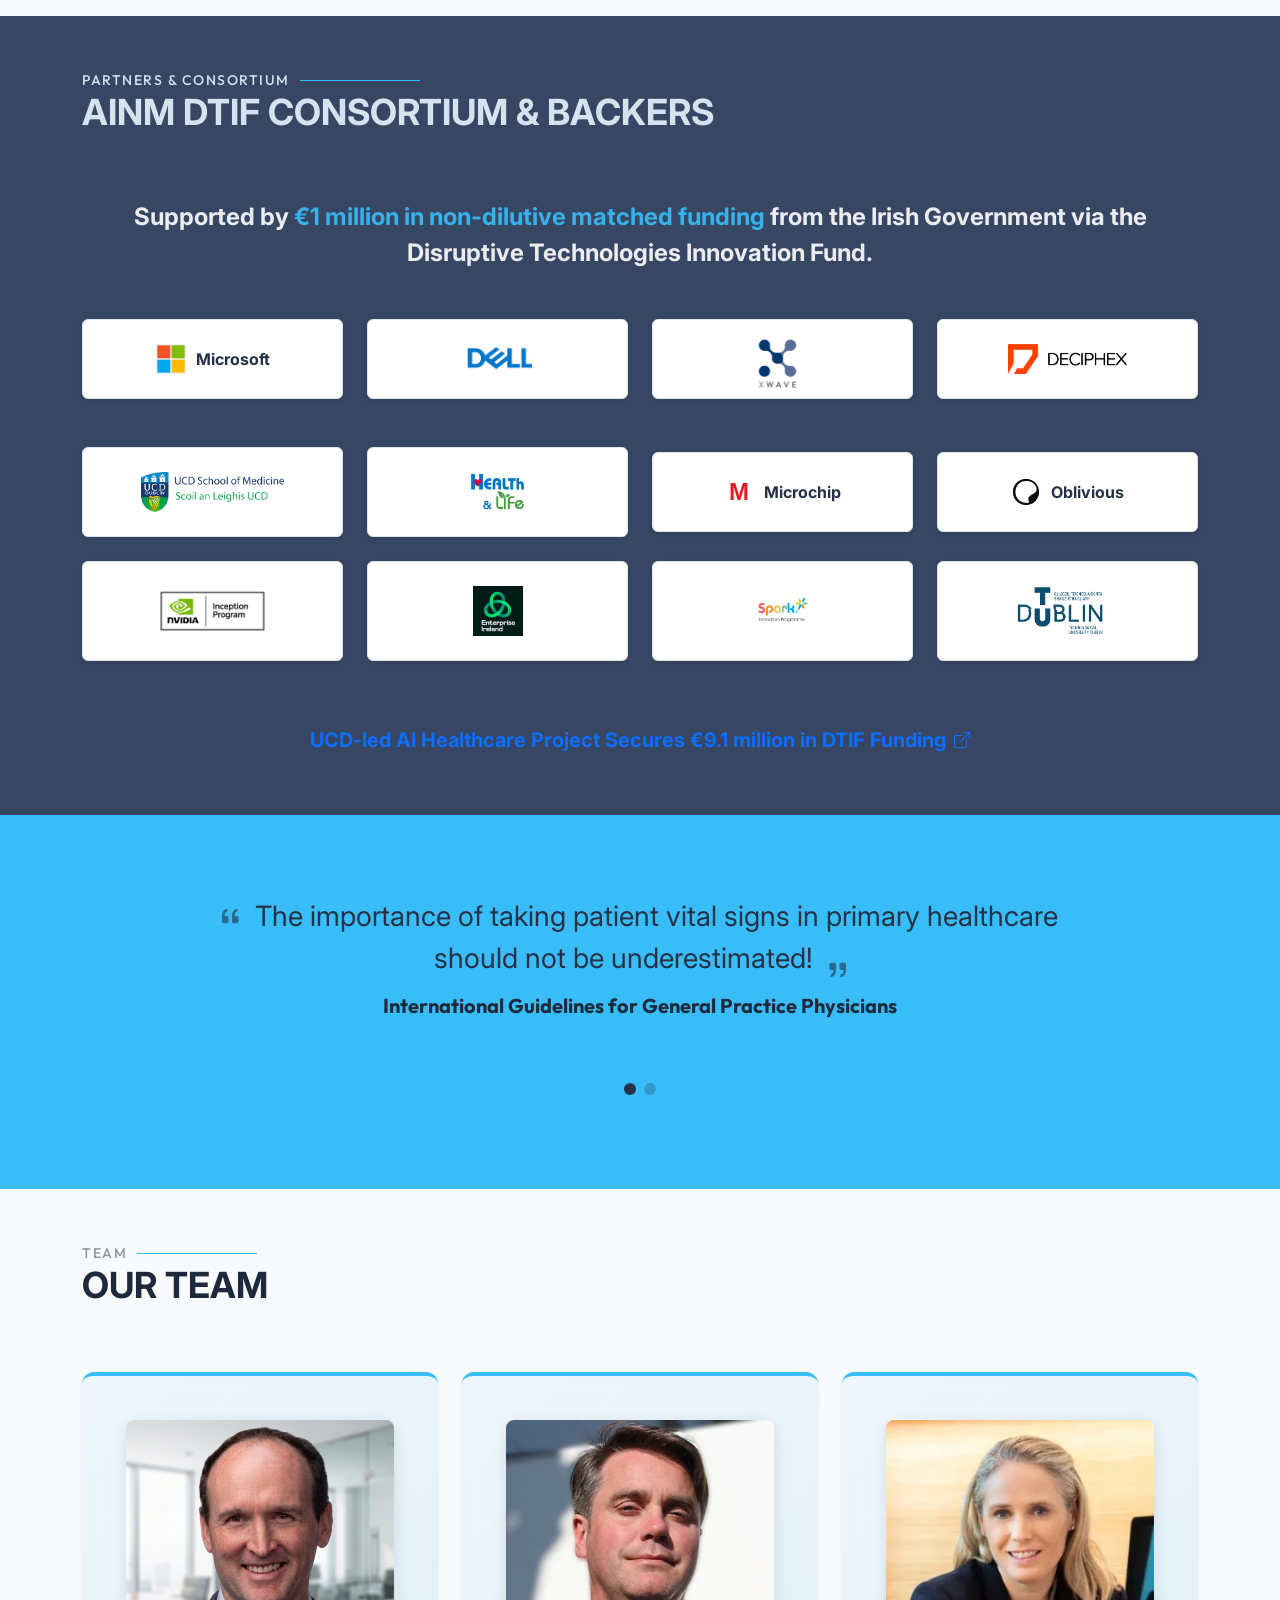
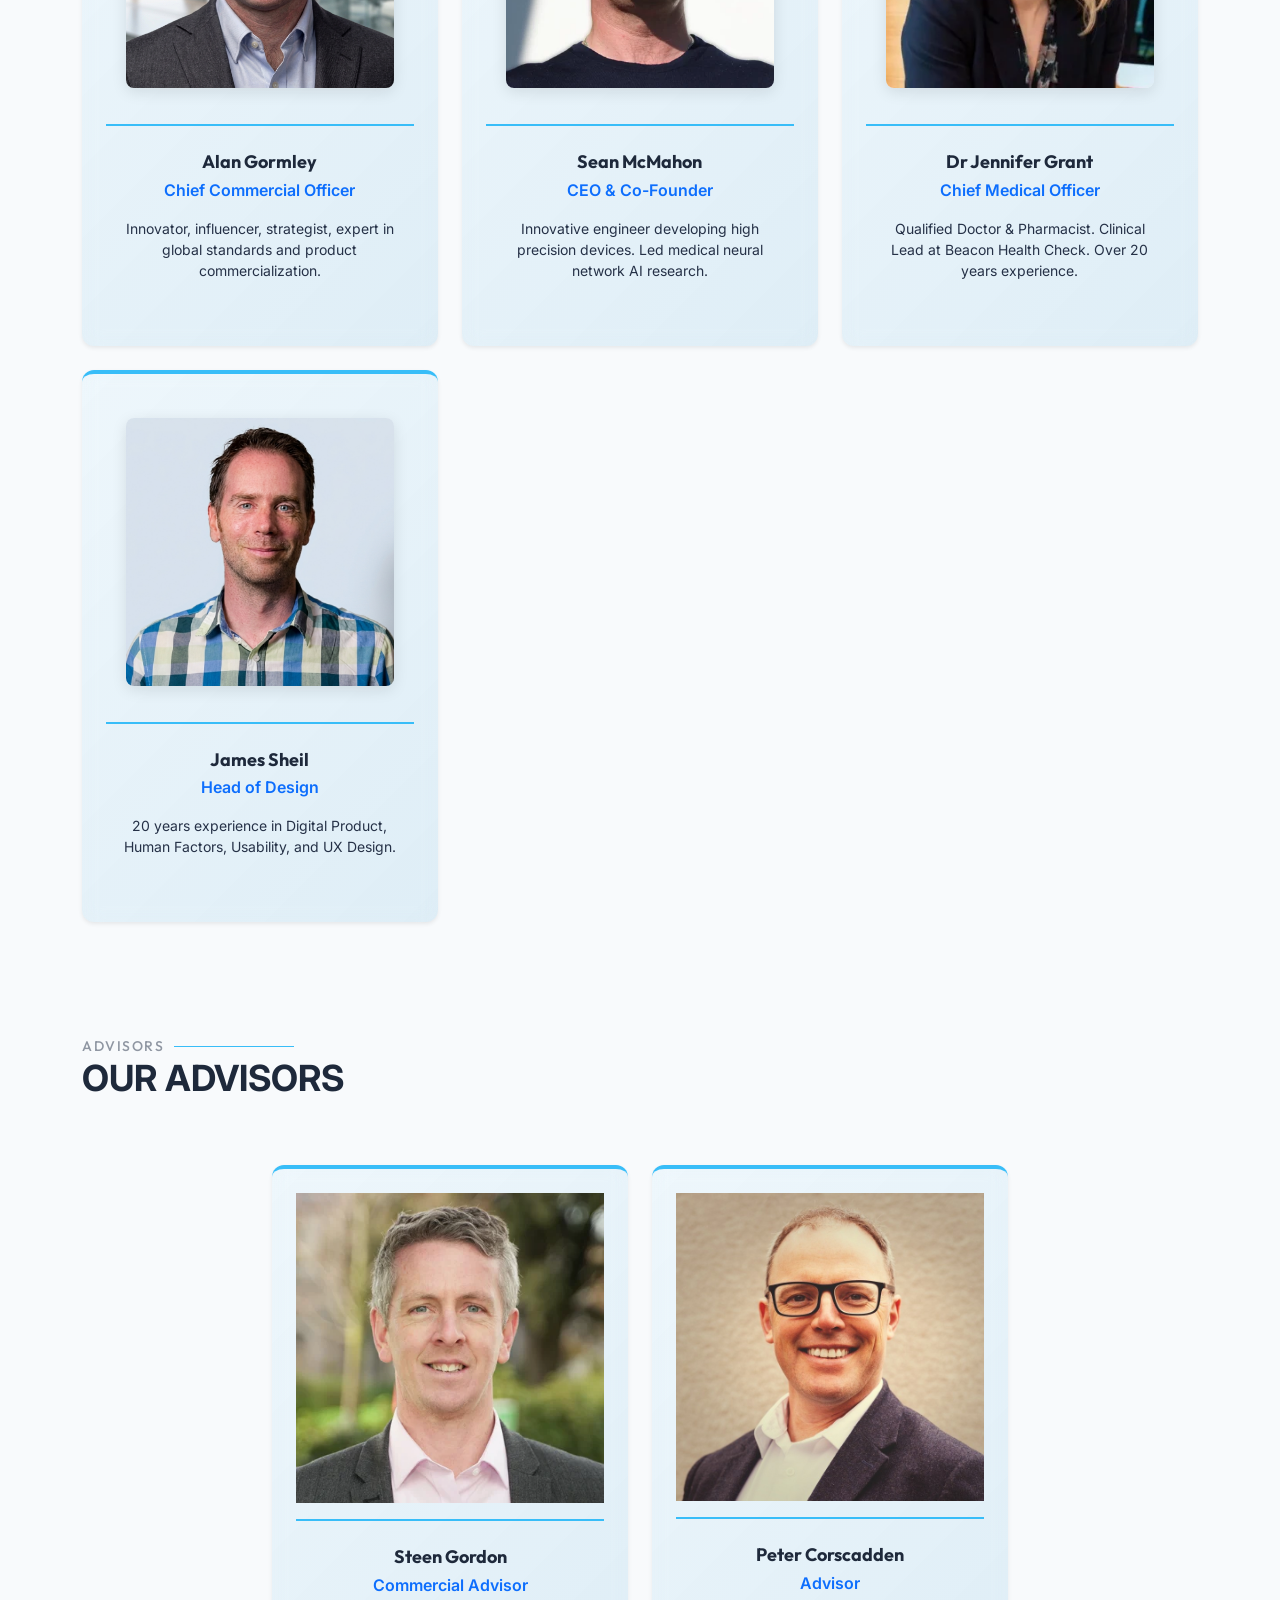
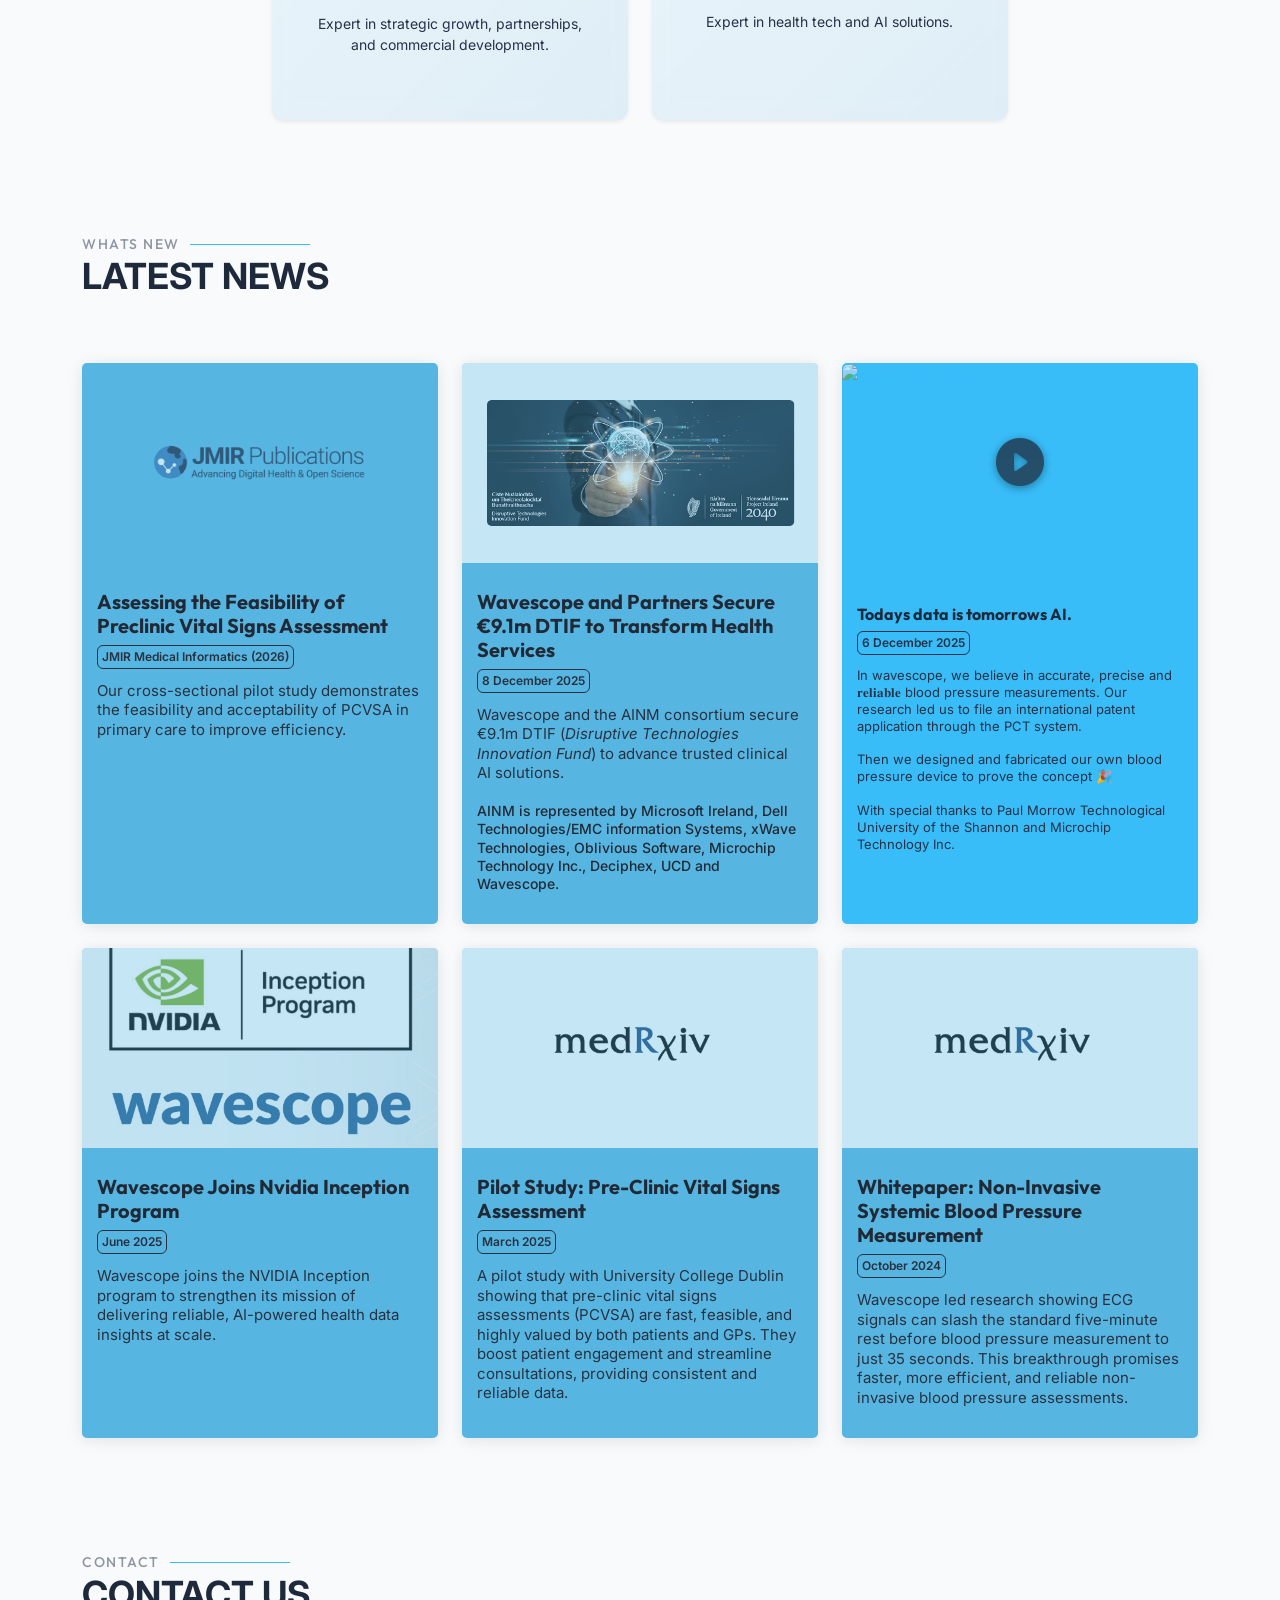
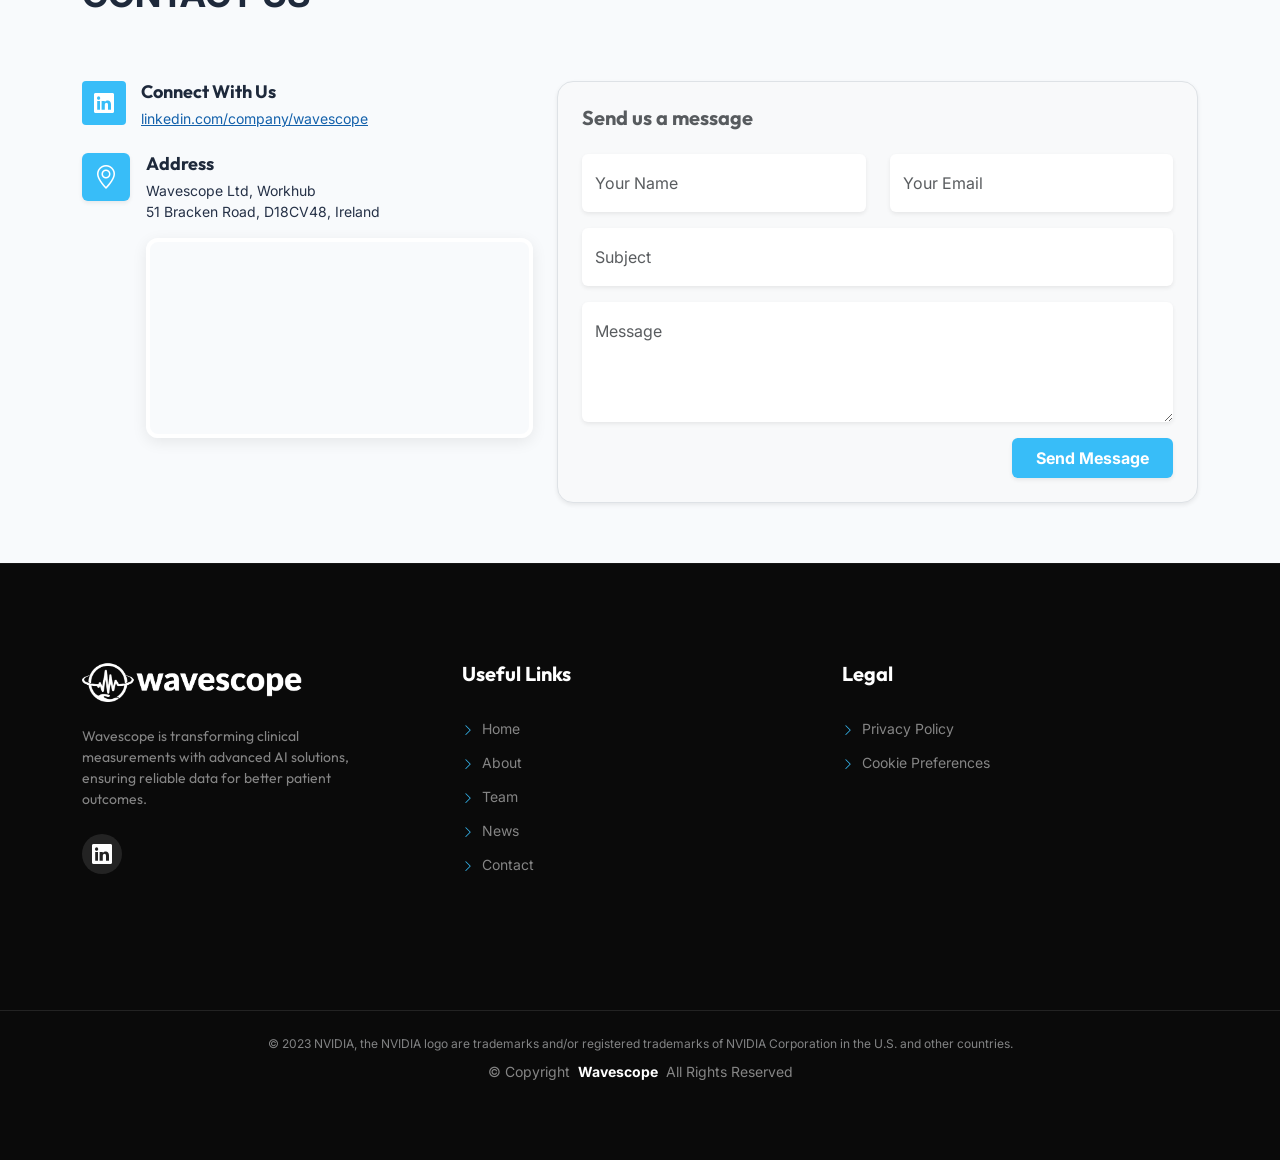
==== commit 99dff409: "Keep xWave box height same as Dell by reducing padding" ====
--- a/index.html
+++ b/index.html
@@ -316,7 +316,7 @@
           </div>
           <div class="col-md-3 col-6">
             <div
-              class="p-4 border rounded shadow-sm bg-white fw-bold d-flex align-items-center justify-content-center h-100"
+              class="p-2 border rounded shadow-sm bg-white fw-bold d-flex align-items-center justify-content-center h-100"
               style="min-height: 80px; gap: 10px;"><a href="https://www.xwave.ie/" target="_blank"
                 rel="noopener noreferrer"><img src="assets/img/clients/xwave.jpg" alt="xWave"
                   style="max-height: 60px; height: 75%; object-fit: contain; mix-blend-mode: multiply;"> <a
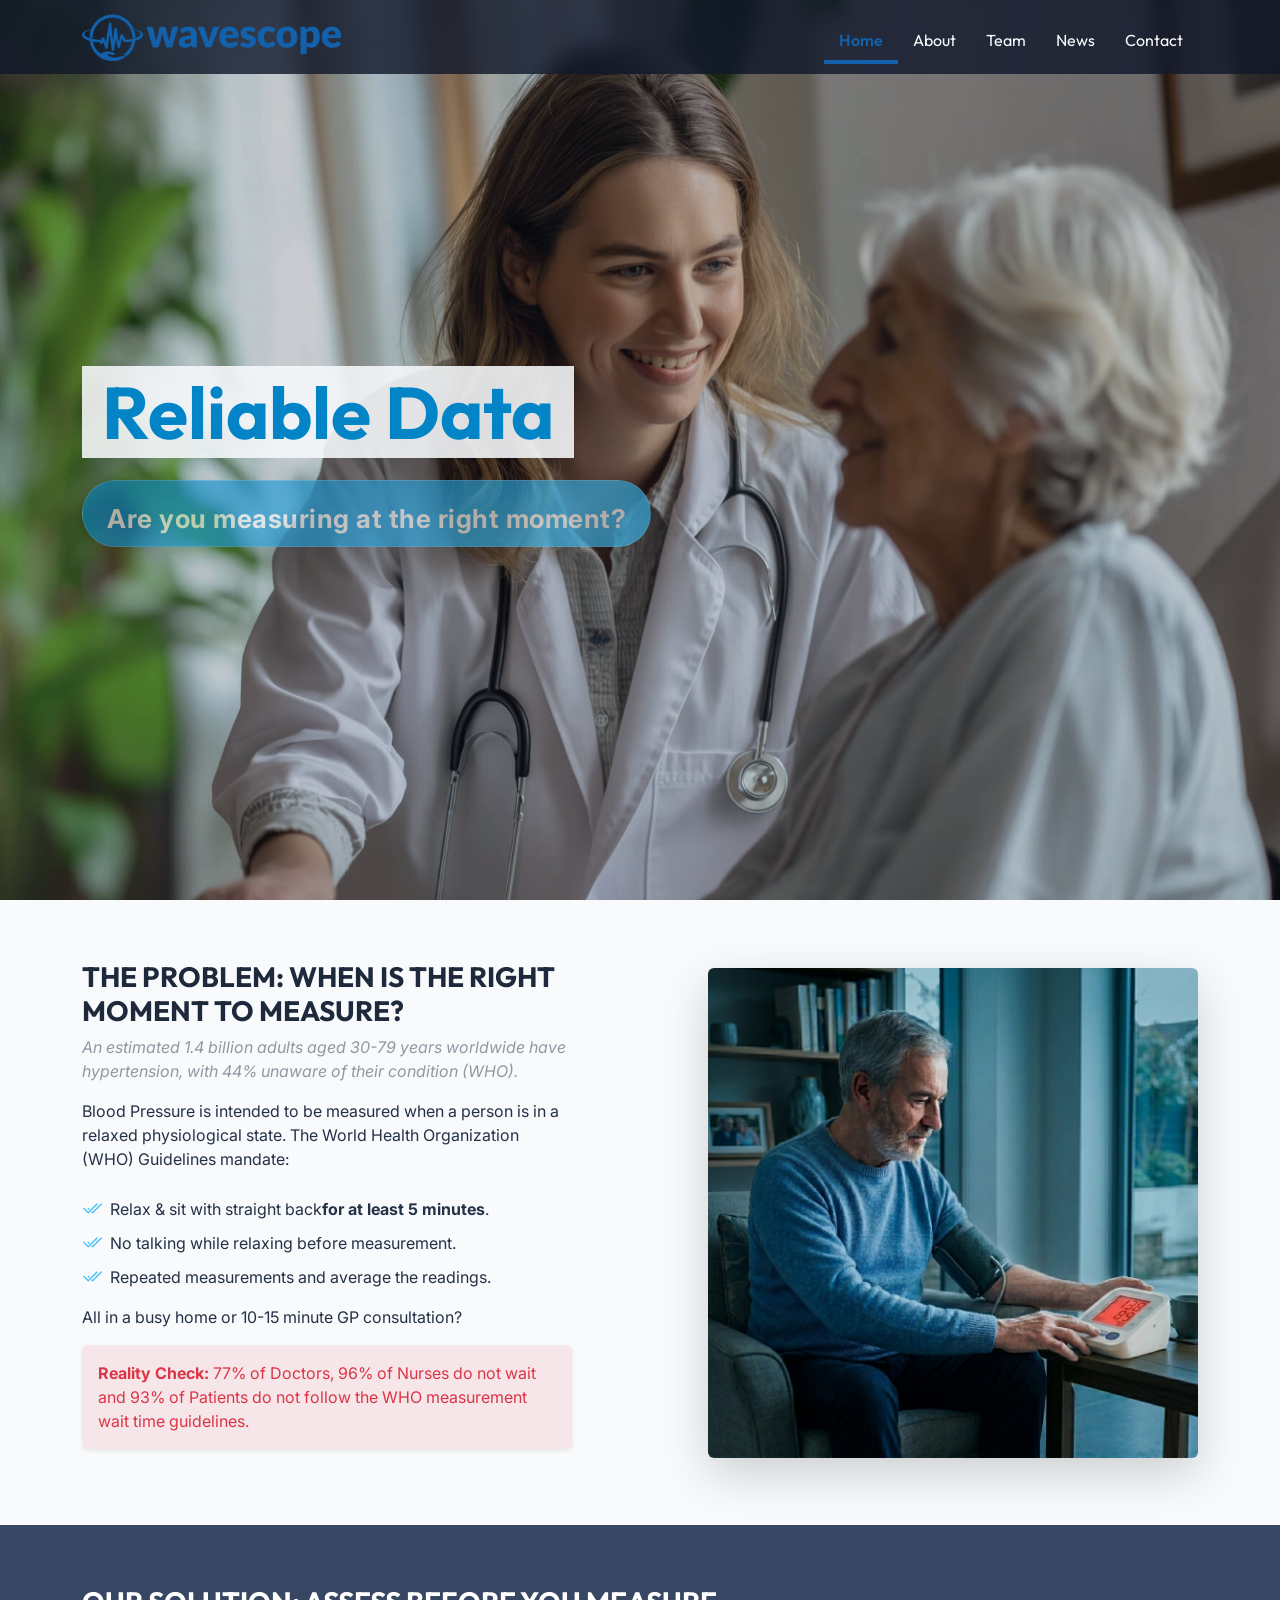
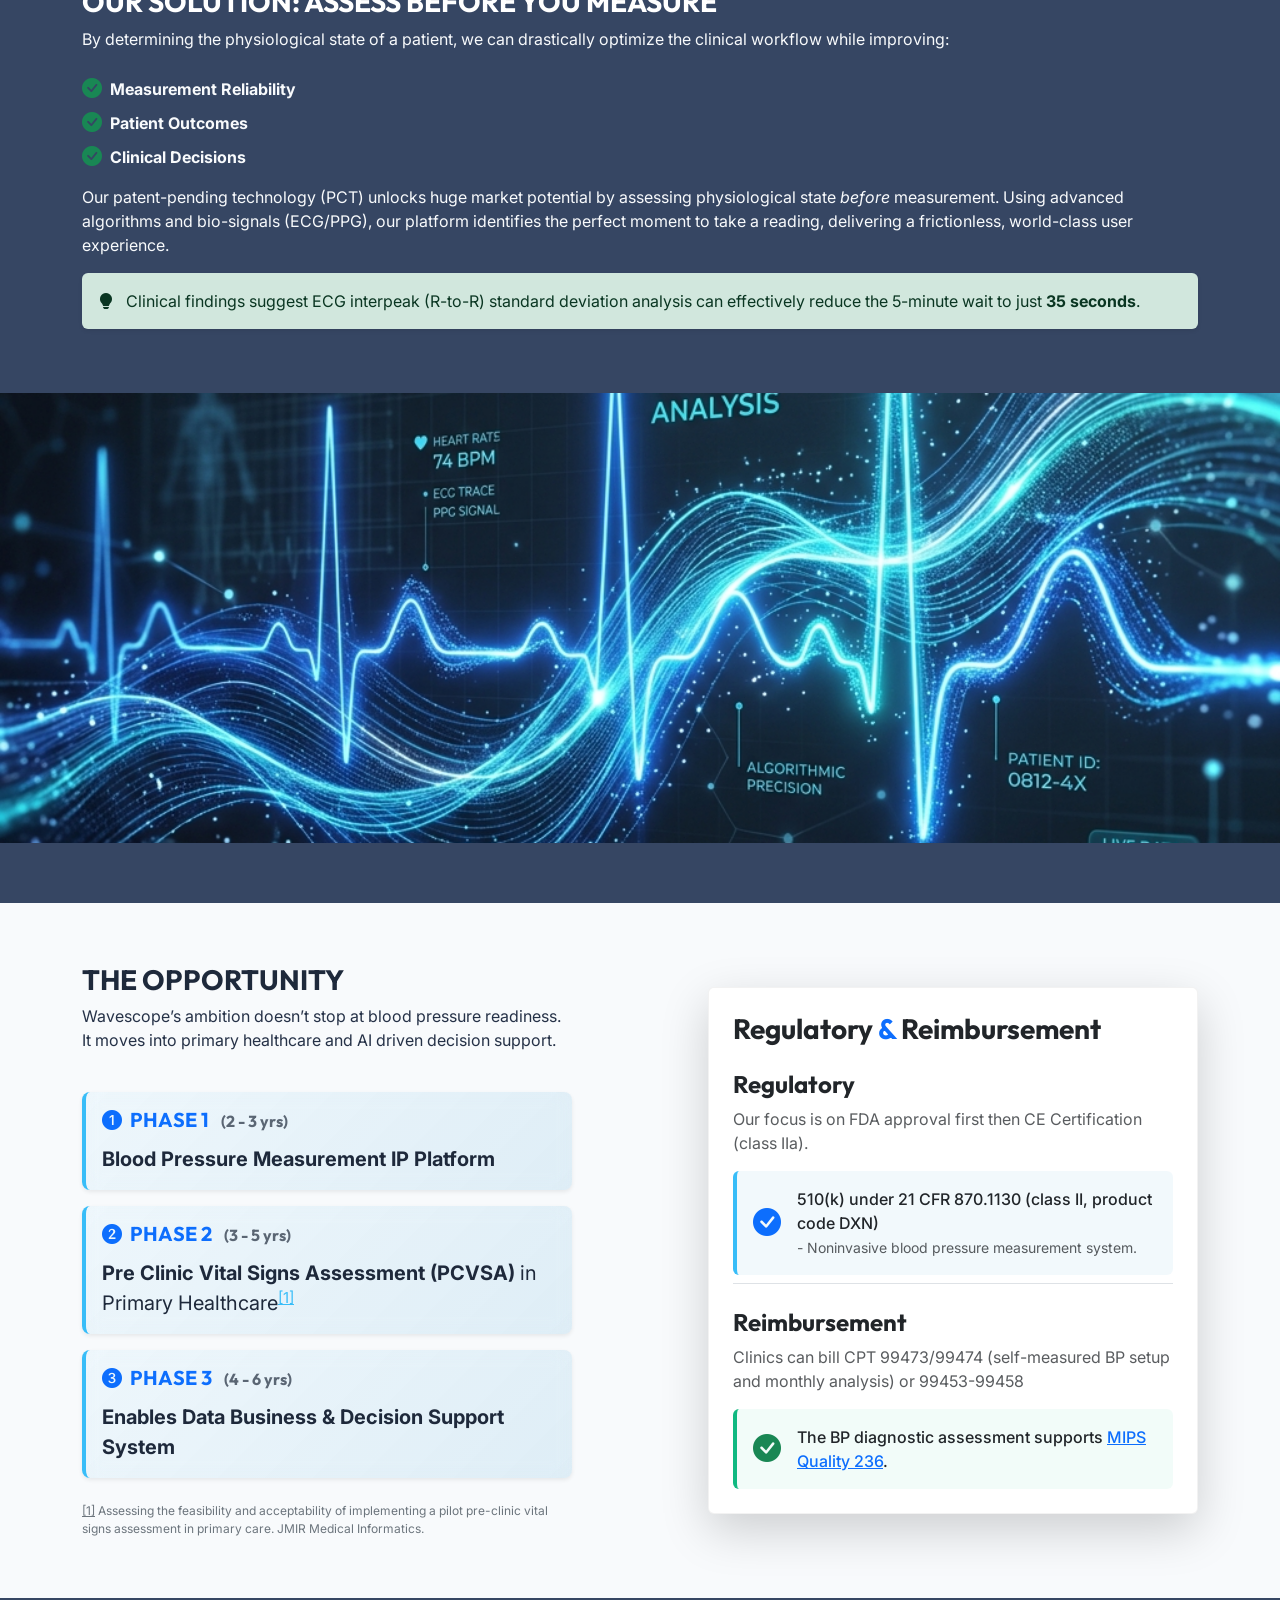
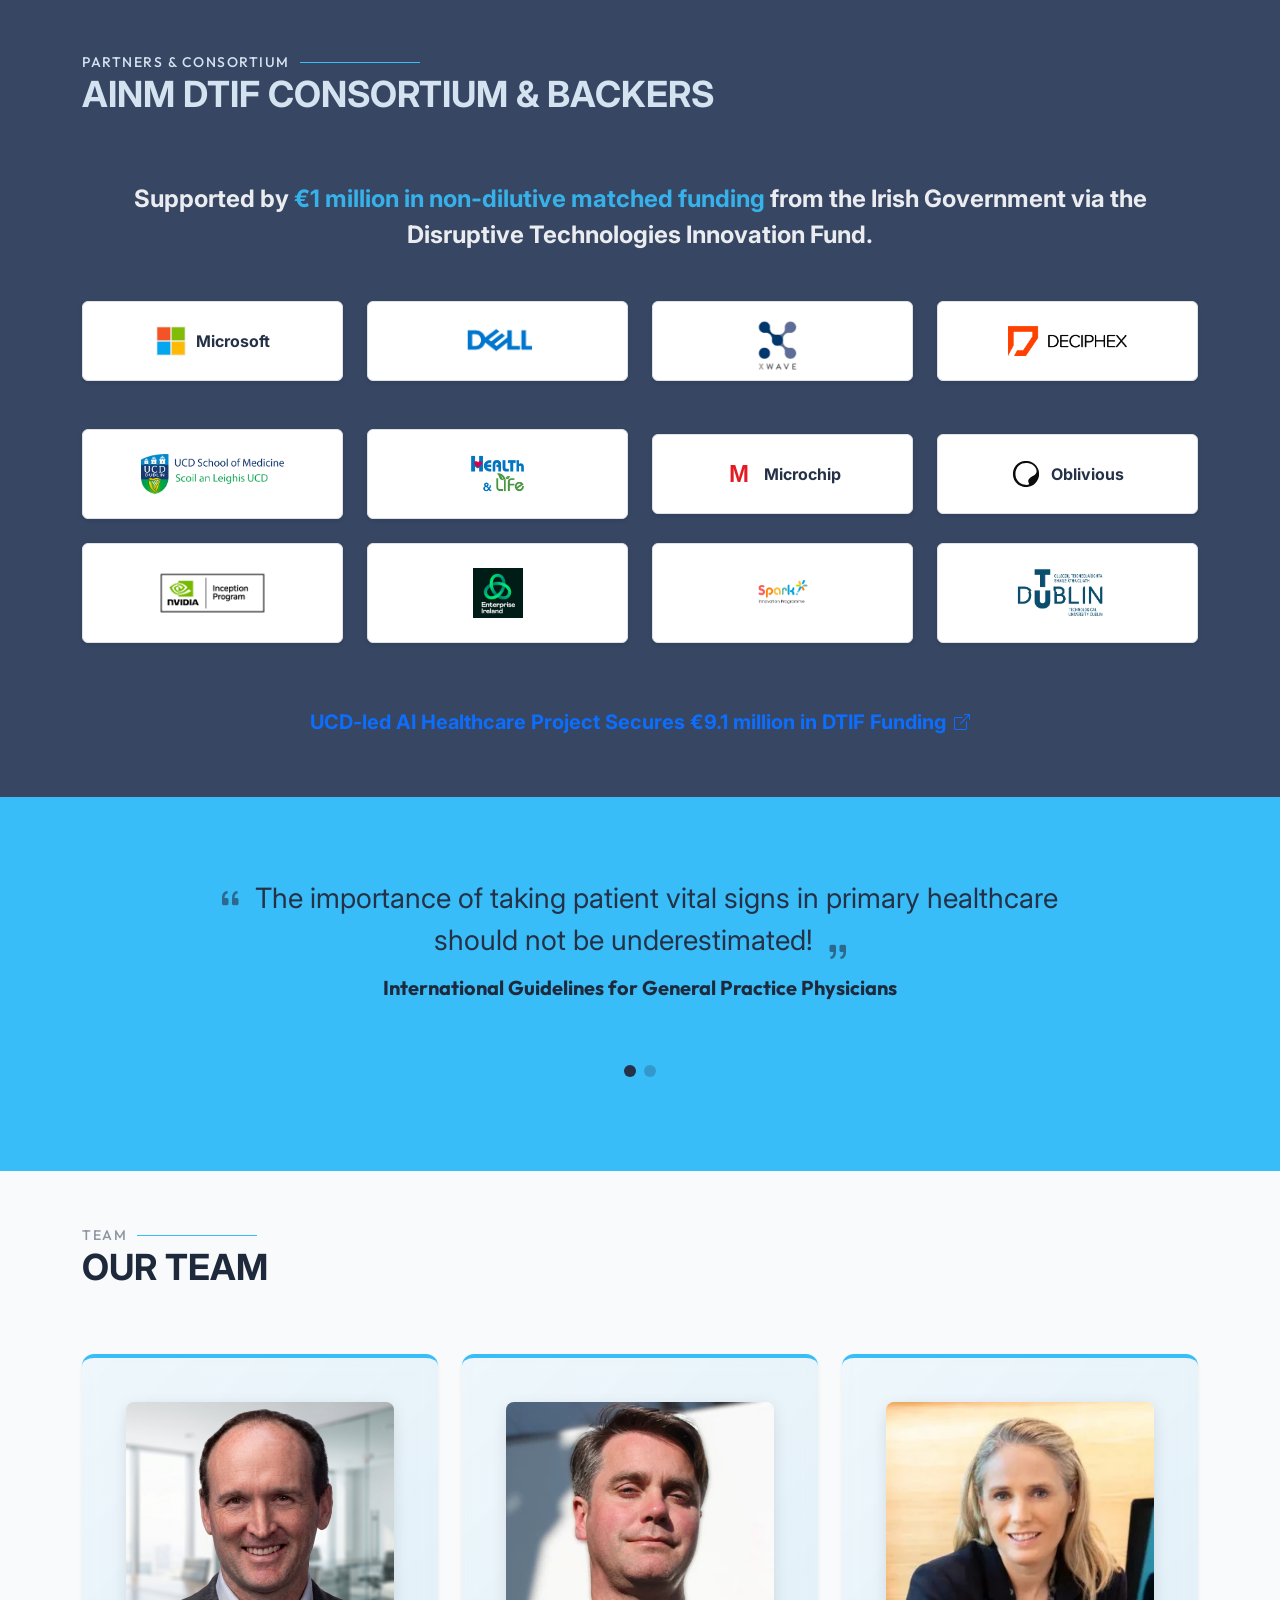
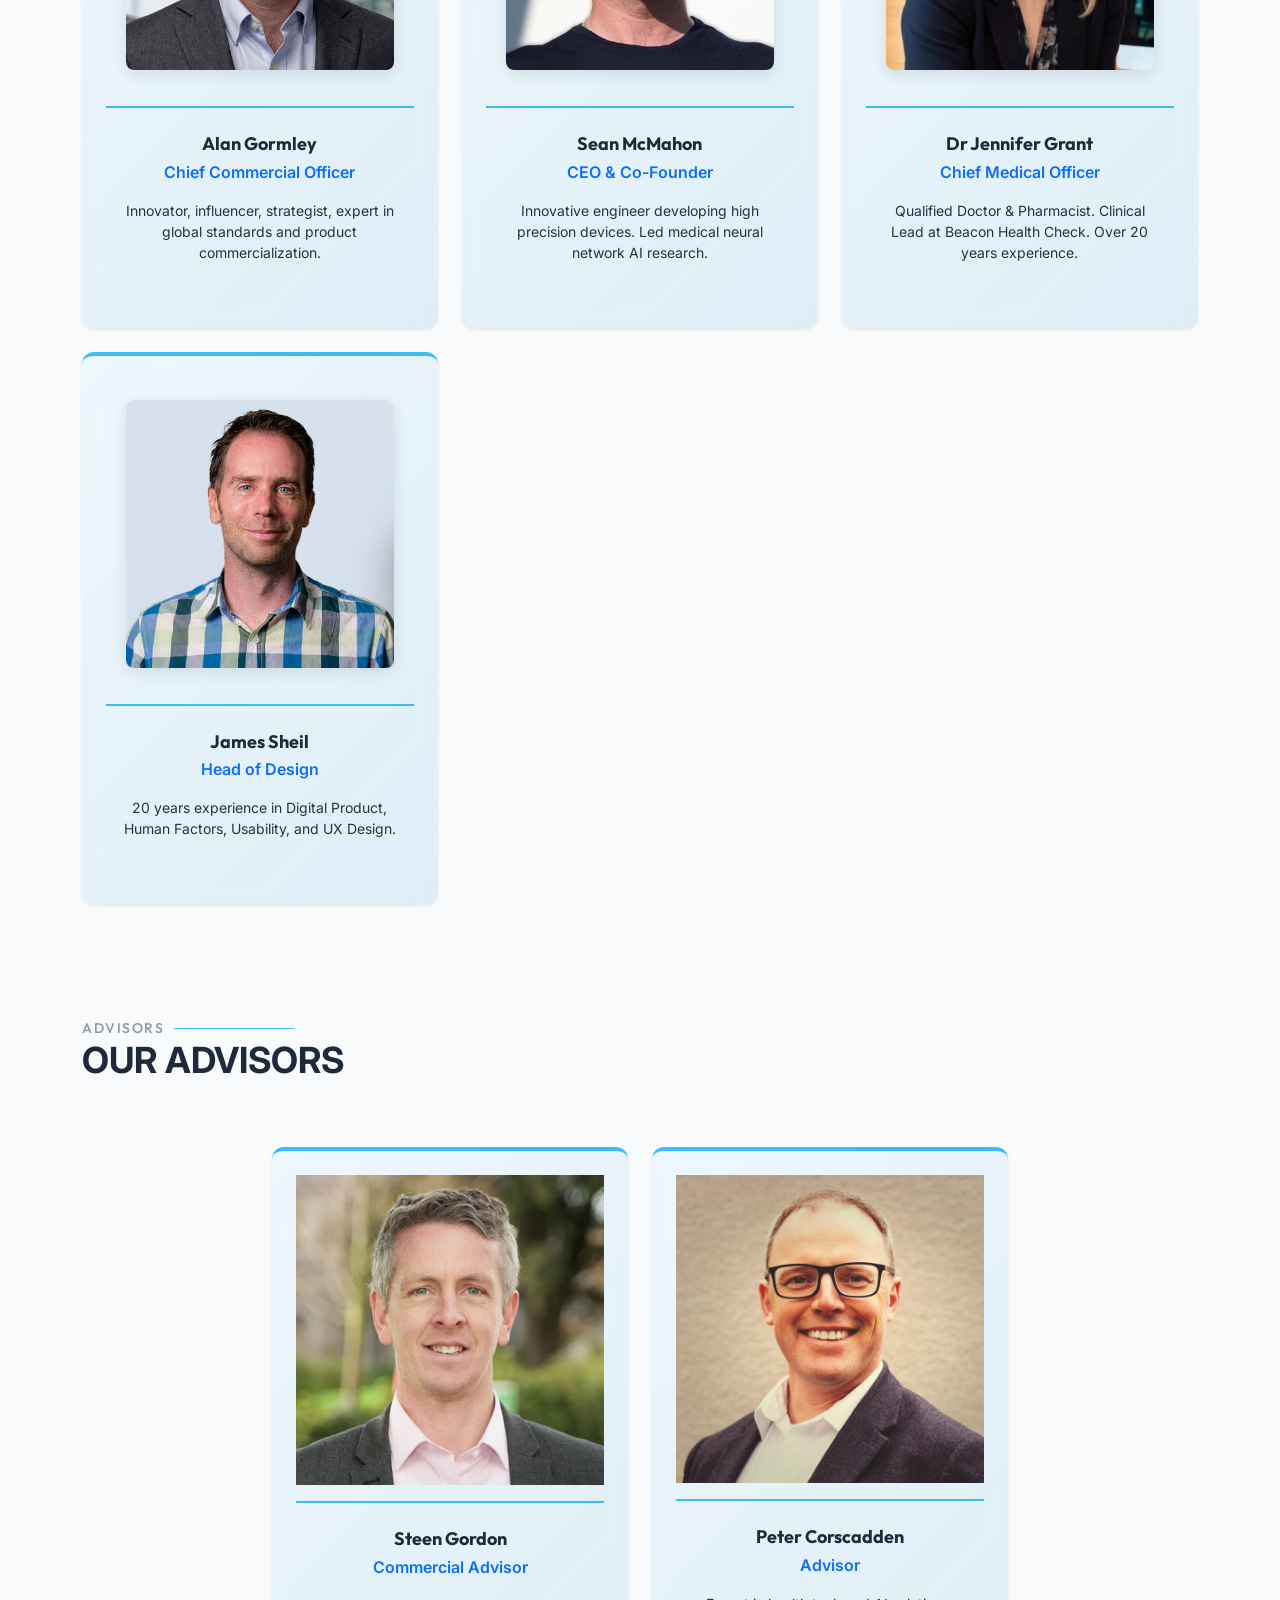
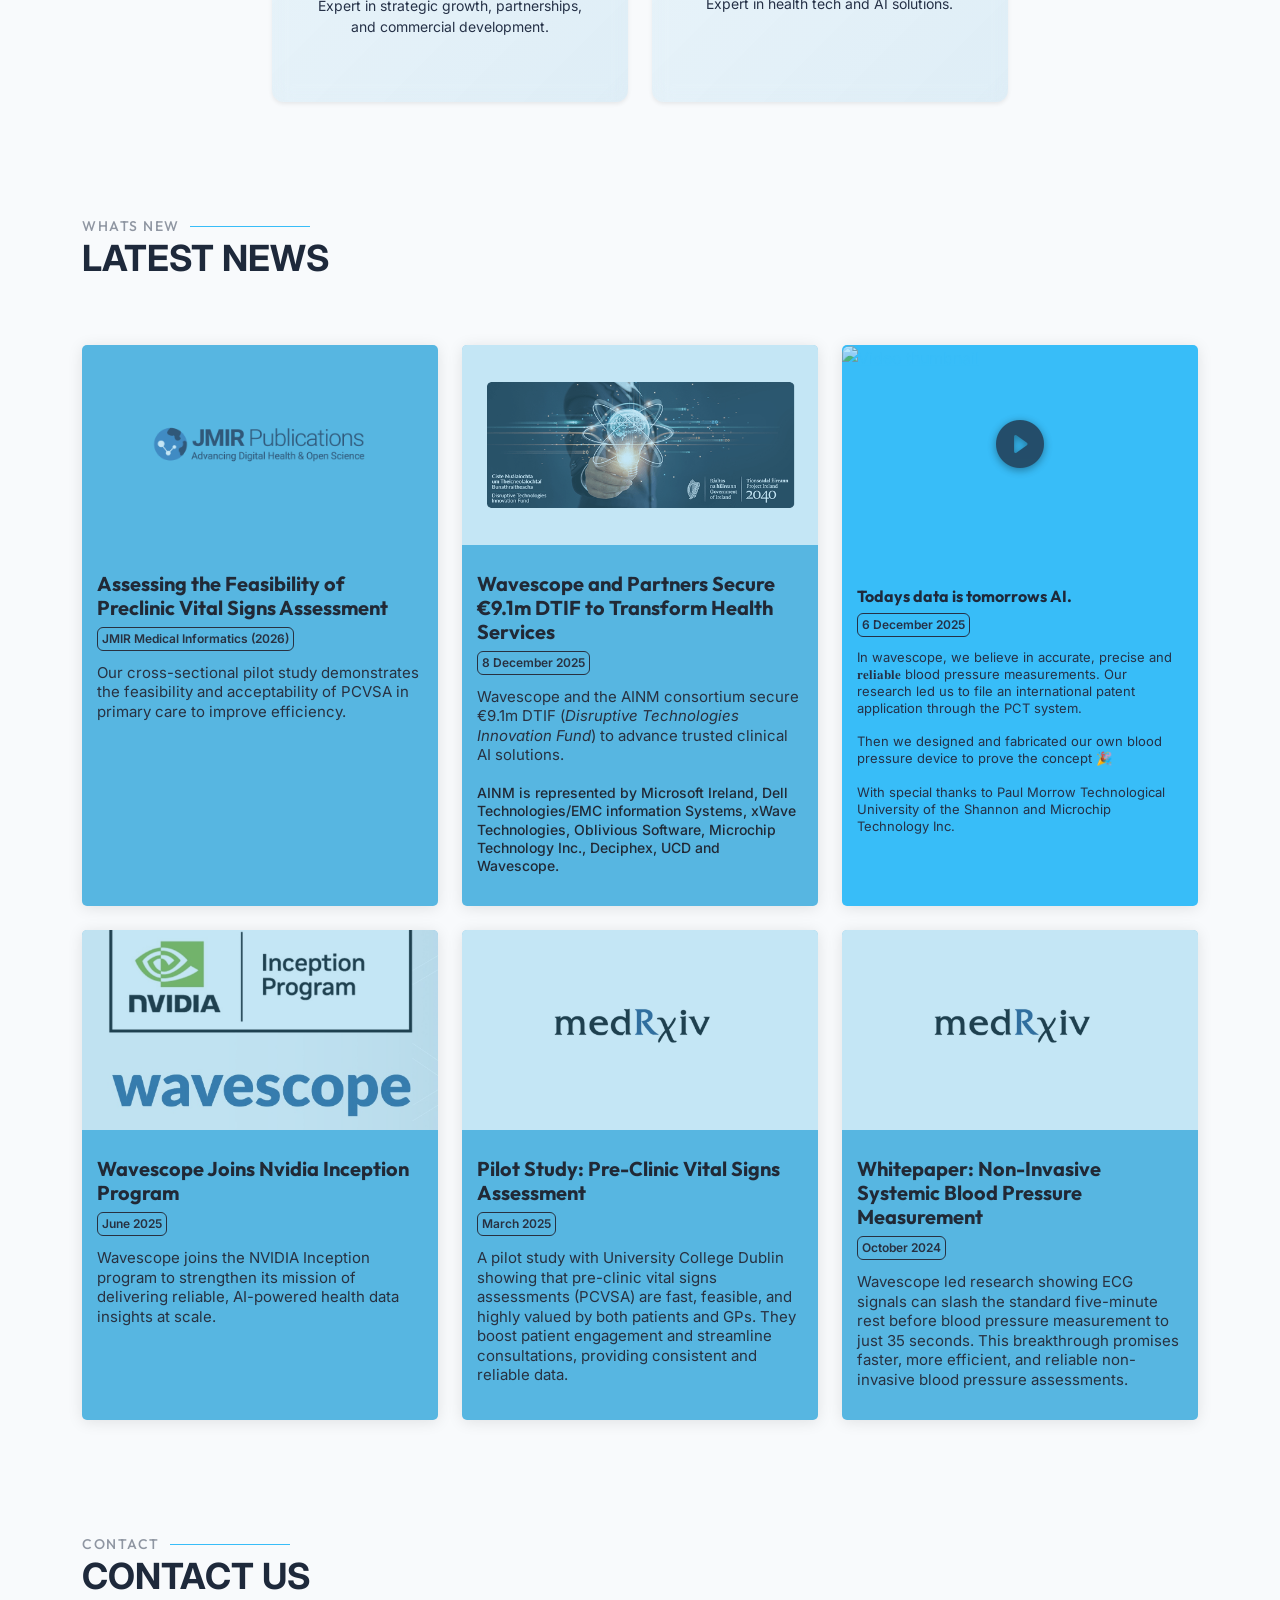
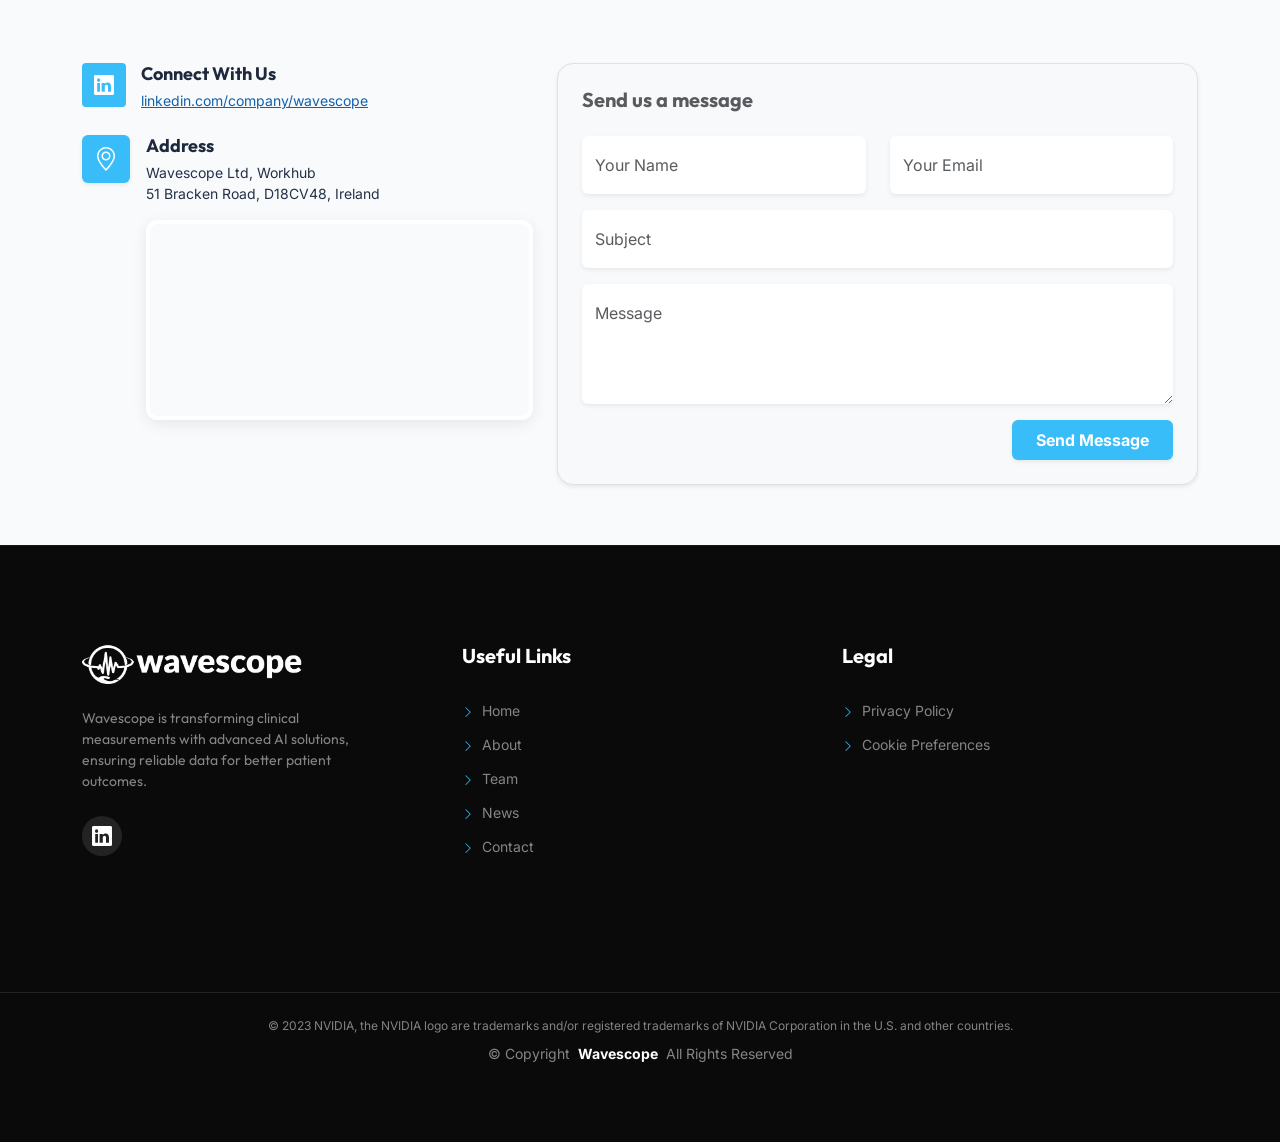
==== commit d6765f6e: "Update references to include link and remove author names" ====
--- a/index.html
+++ b/index.html
@@ -257,7 +257,7 @@
                   </h5>
                   <p class="mb-0 mt-2 fs-5" style="color: var(--heading-color);"><strong>Pre Clinic Vital Signs
                       Assessment (PCVSA)</strong> in Primary Healthcare<sup
-                      title="Broughan J, McMahon S, Bailey D, Grant J, McCombe G, Sheil J, Cullen W Assessing the feasibility and acceptability of implementing a pilot pre-clinic vital signs assessment in primary care. JMIR Medical Informatics.">[1]</sup>
+                      title="Assessing the feasibility and acceptability of implementing a pilot pre-clinic vital signs assessment in primary care. JMIR Medical Informatics."><a href="https://medinform.jmir.org/2026/1/e72655" target="_blank" rel="noopener noreferrer">[1]</a></sup>
                   </p>
                 </div>
               </div>
@@ -275,7 +275,7 @@
             </div>
 
             <p class="mt-4 mb-0" style="font-size: 0.75rem; color: #6c757d;">
-              [1] Broughan J, McMahon S, Bailey D, Grant J, McCombe G, Sheil J, Cullen W. Assessing the feasibility and
+              <a href="https://medinform.jmir.org/2026/1/e72655" target="_blank" rel="noopener noreferrer" style="color: inherit; text-decoration: underline;">[1]</a> Assessing the feasibility and
               acceptability of implementing a pilot pre-clinic vital signs assessment in primary care. JMIR Medical
               Informatics.
             </p>
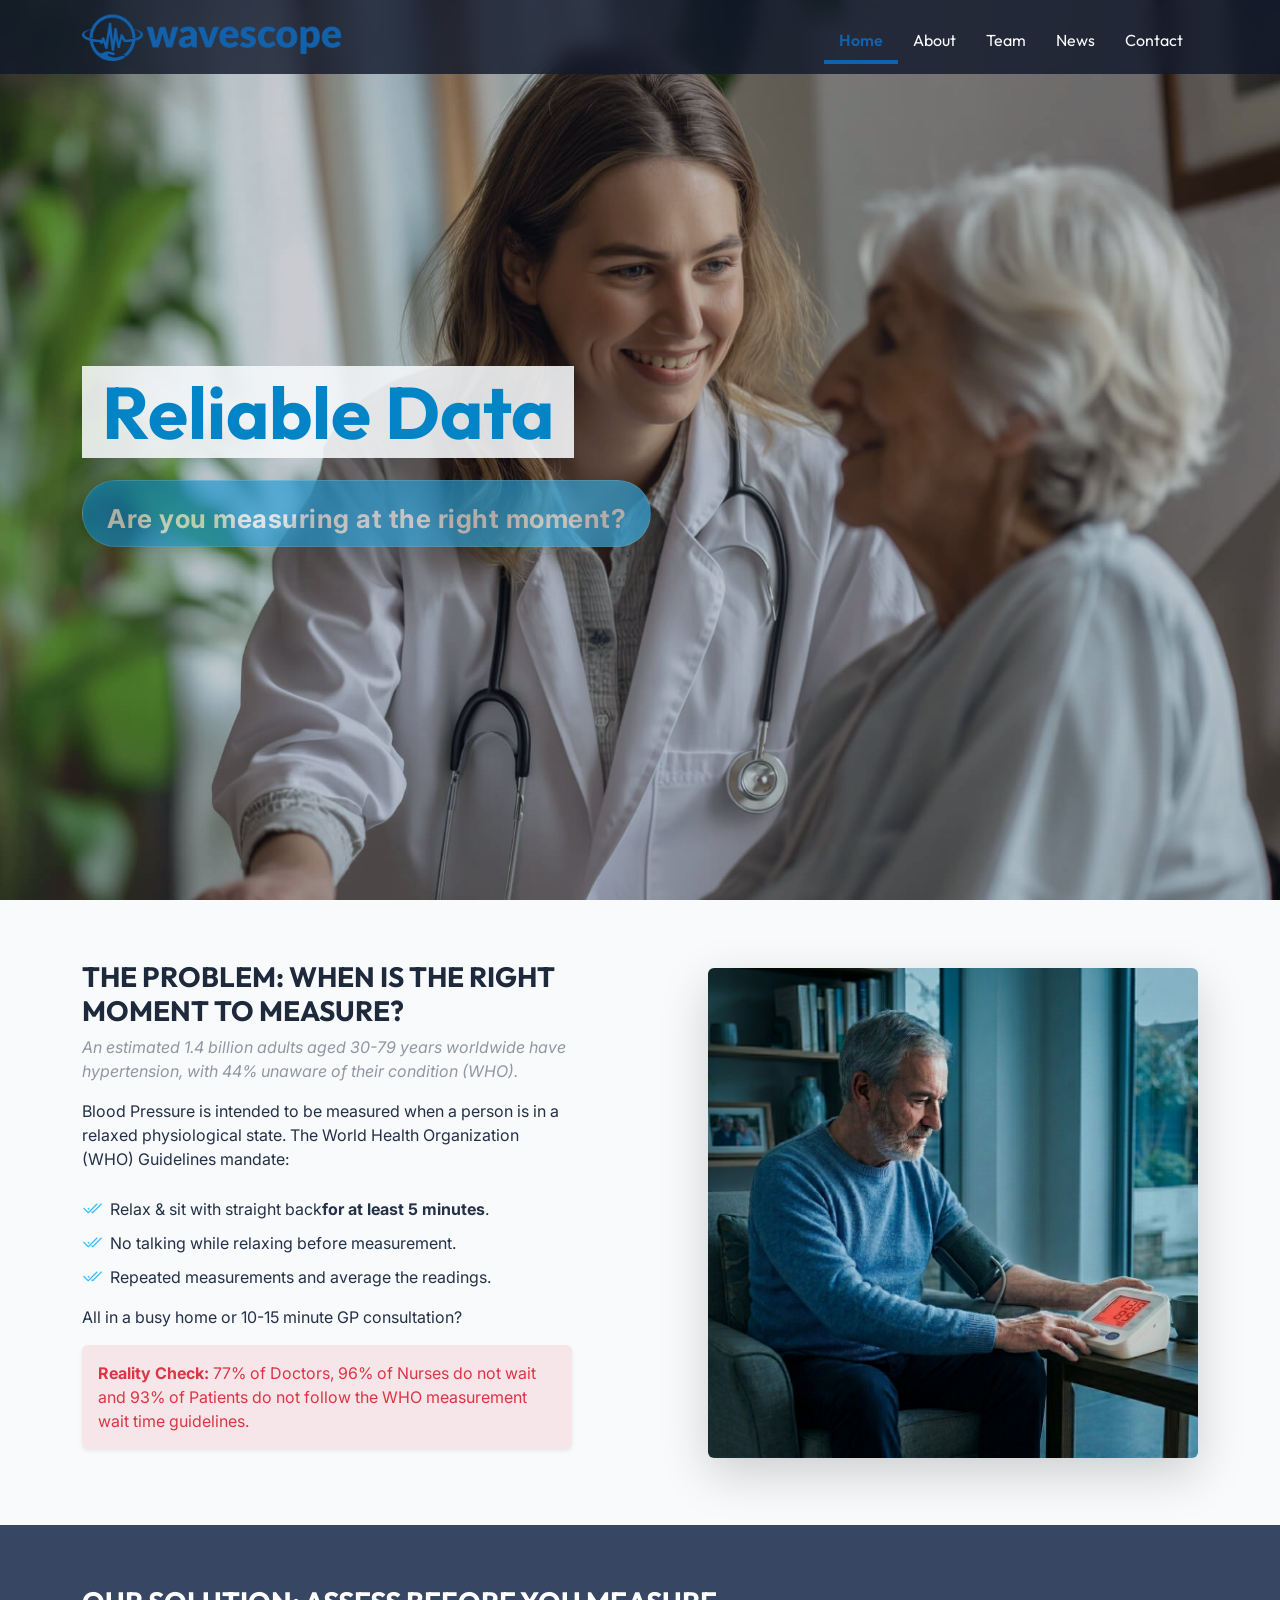
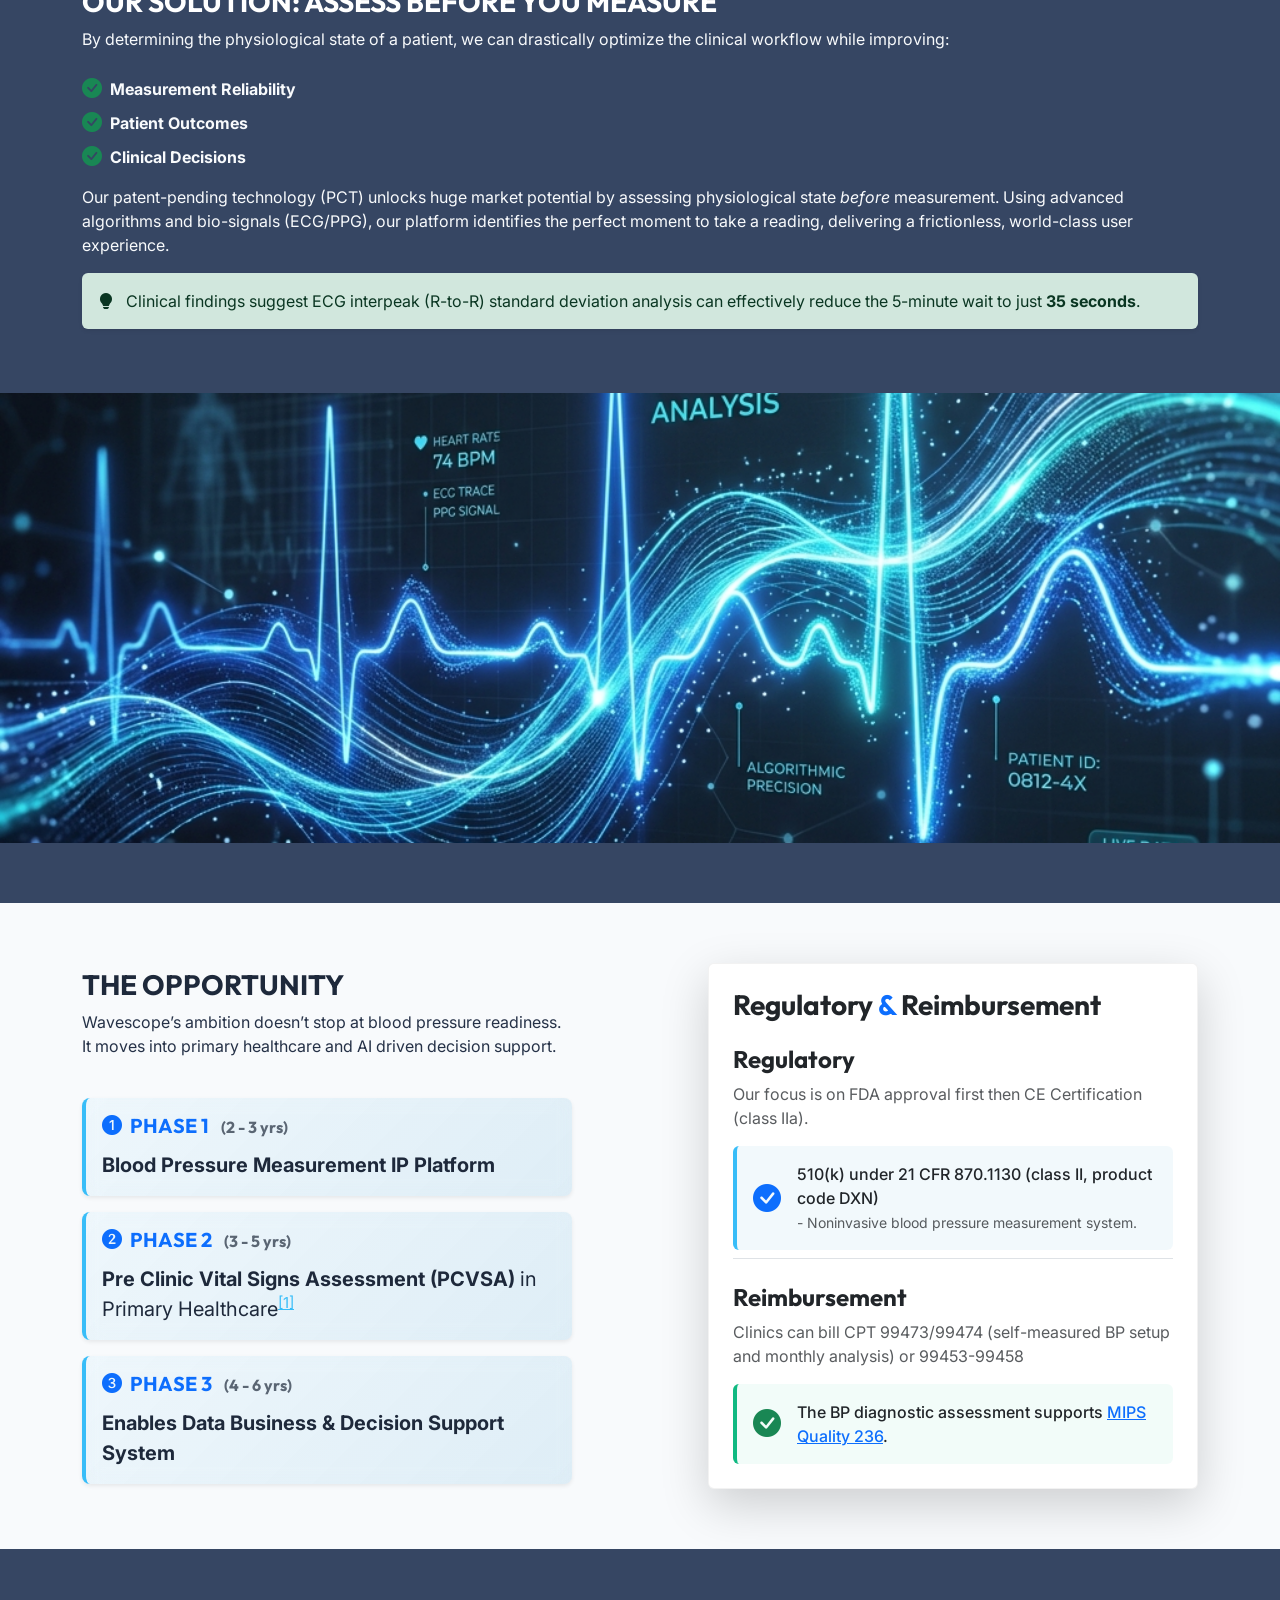
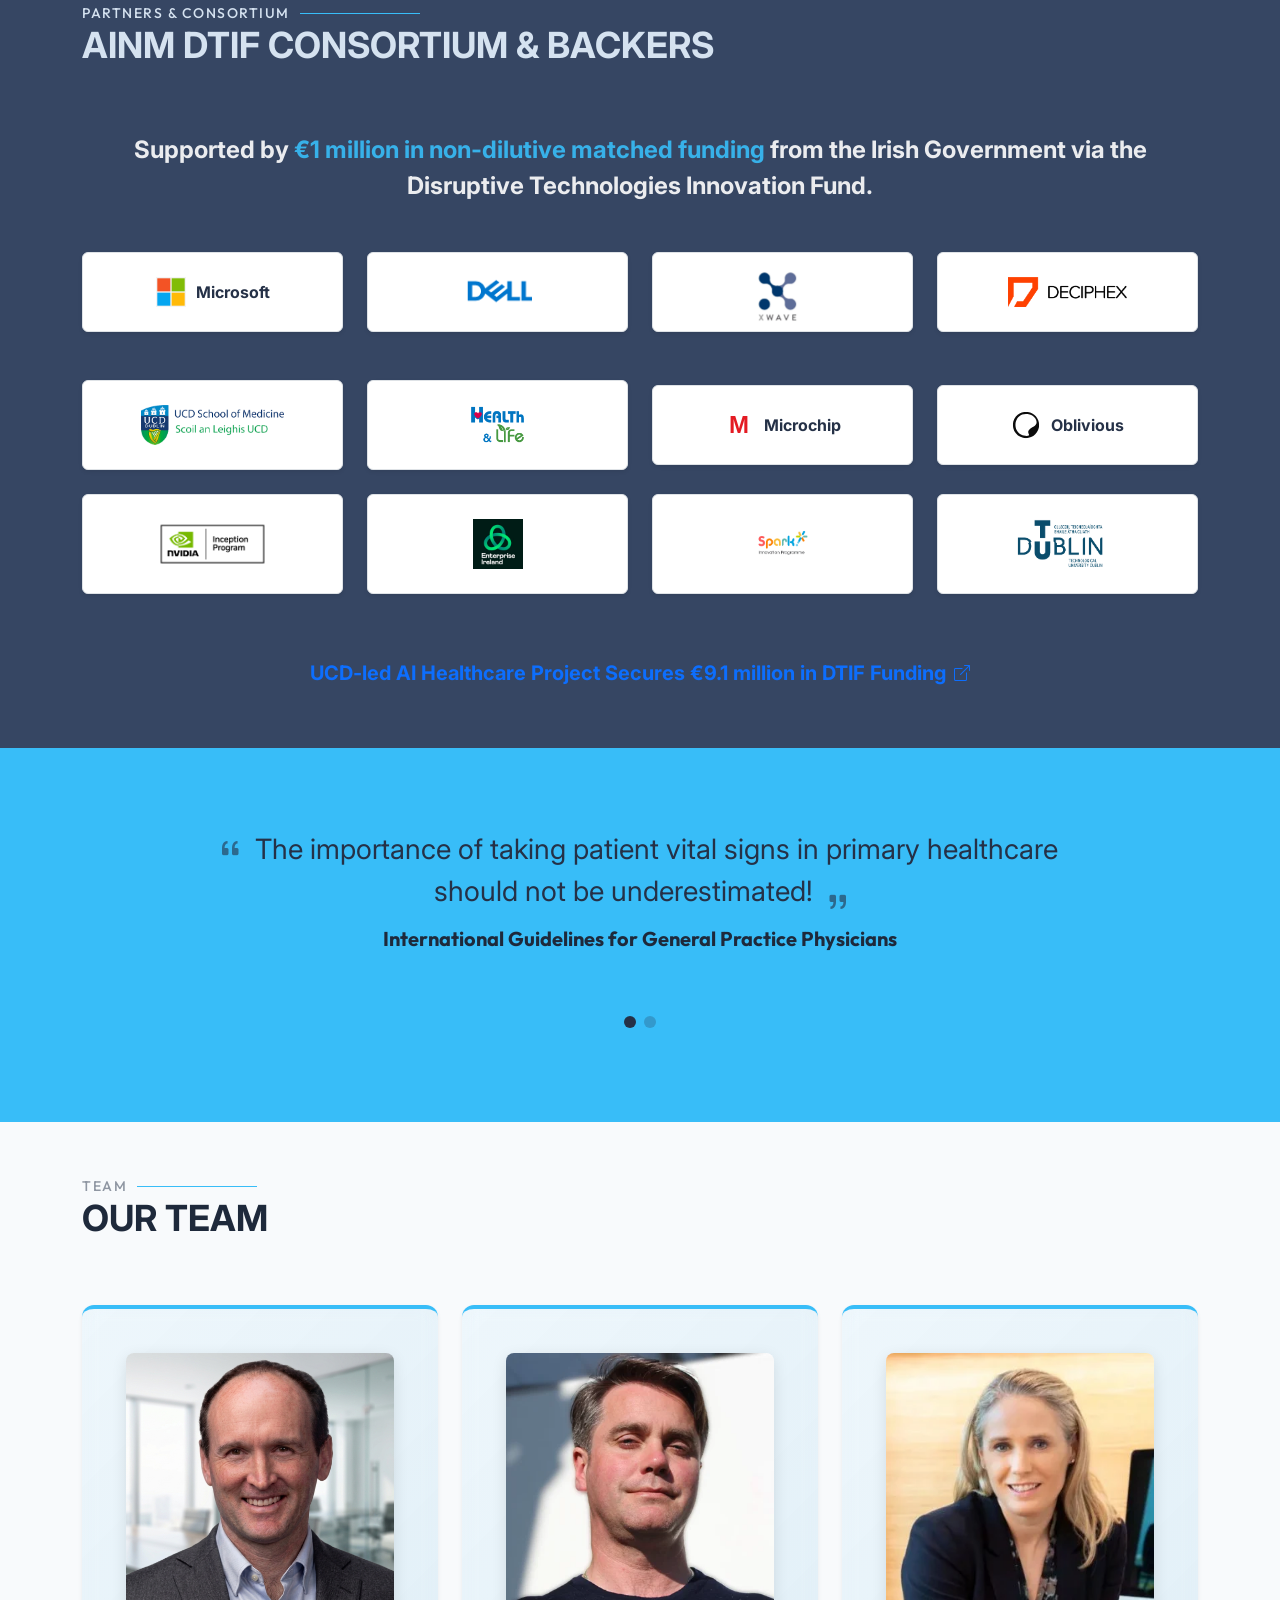
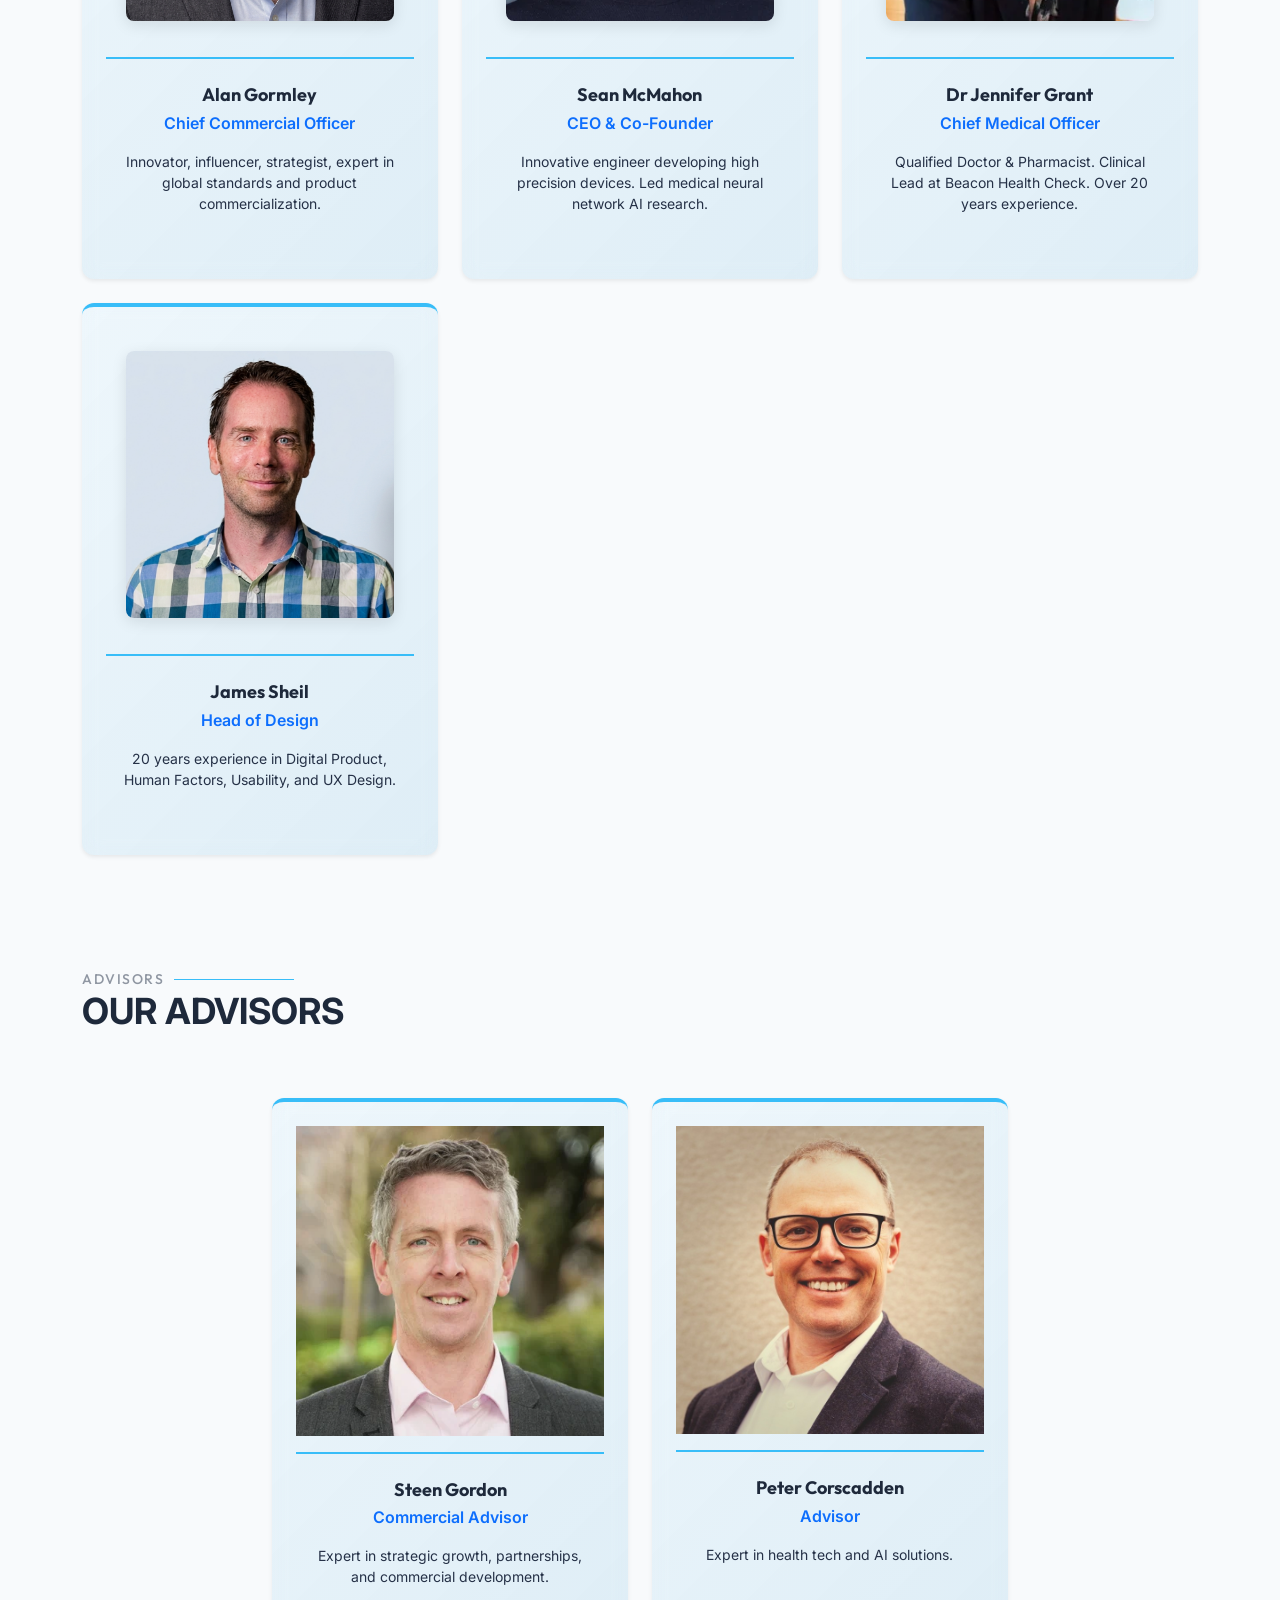
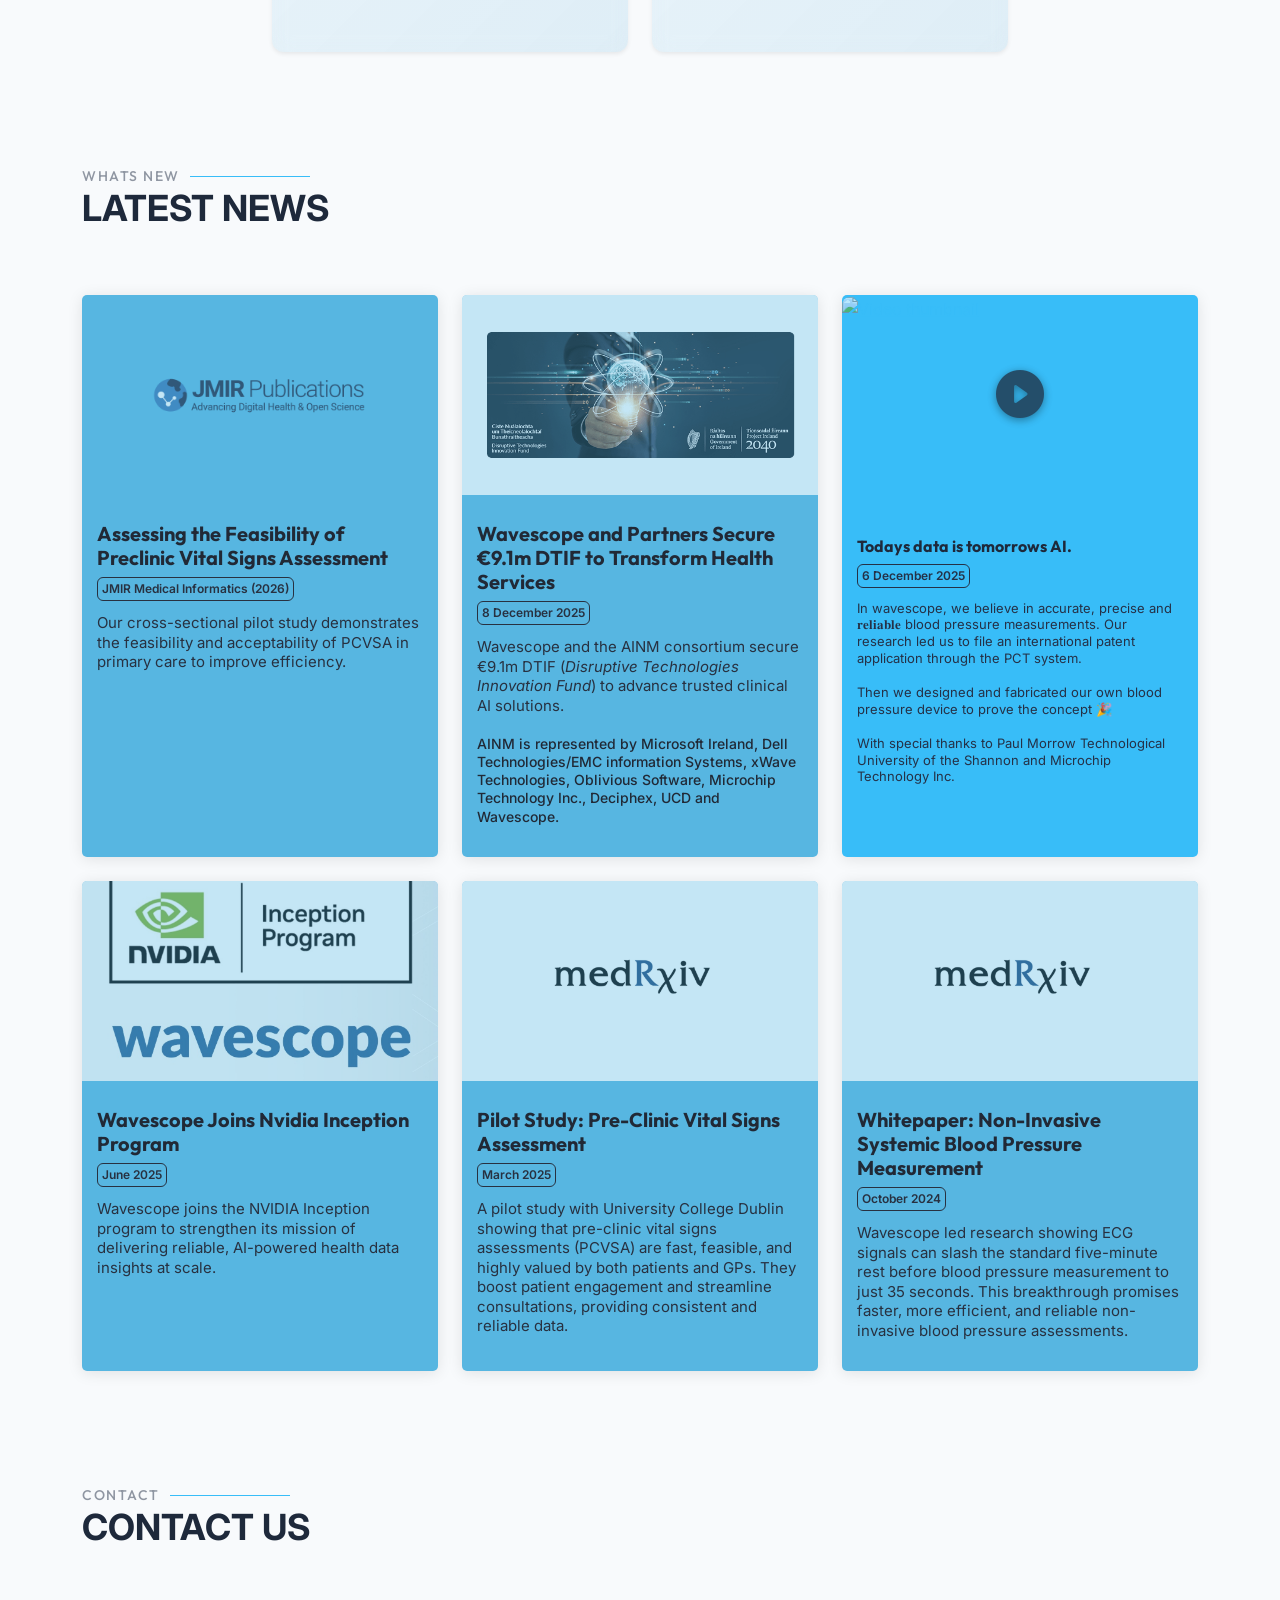
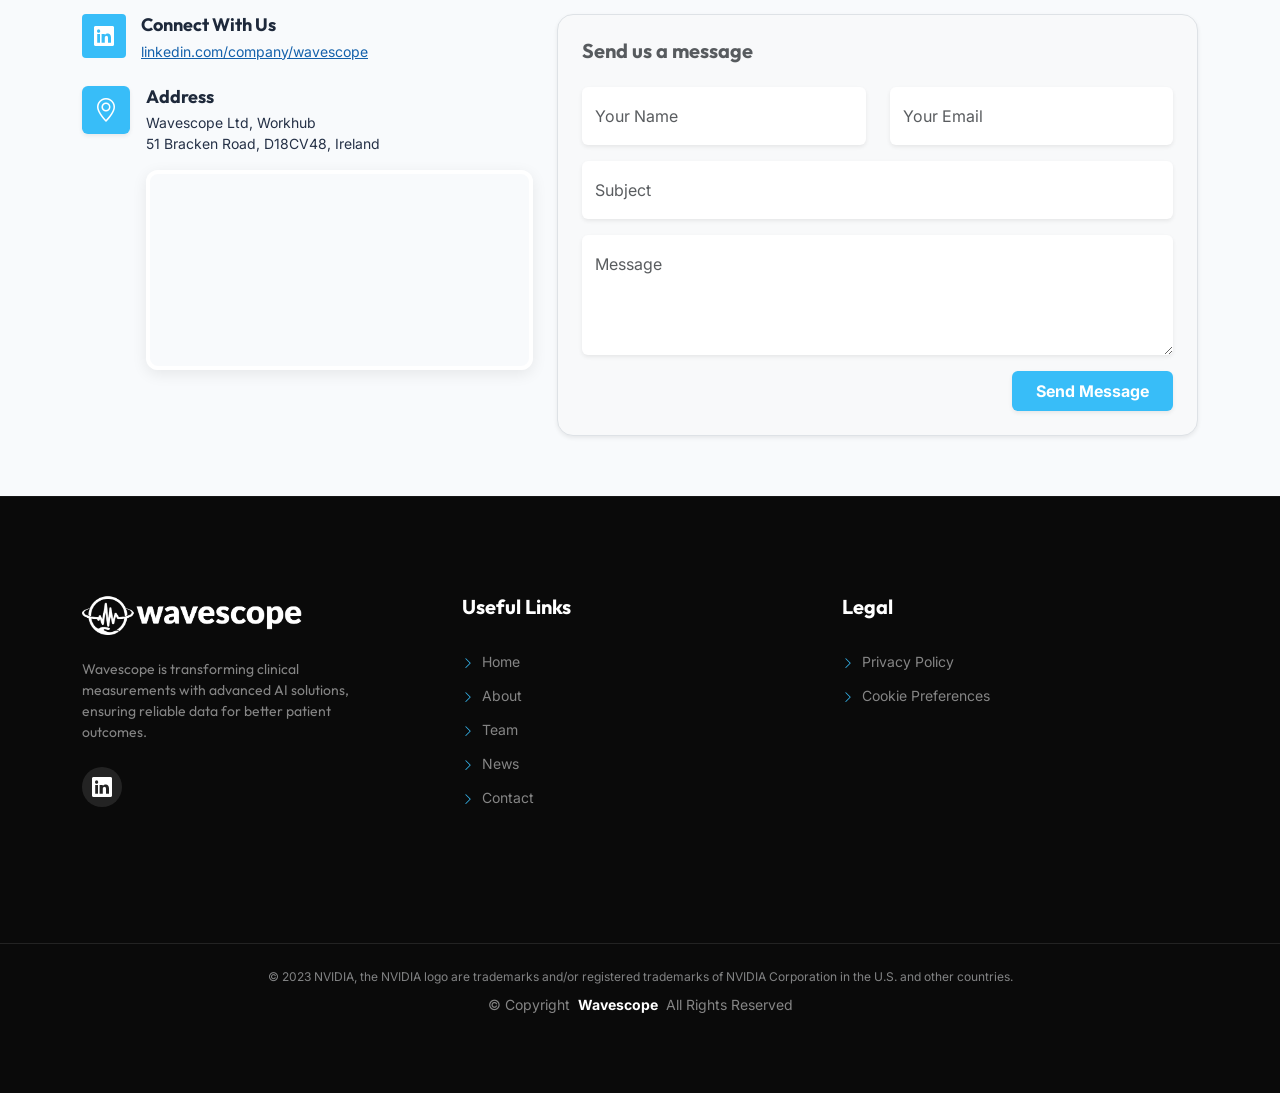
==== commit a0d6788b: "Remove footnote paragraph referencing JMIR paper" ====
--- a/index.html
+++ b/index.html
@@ -274,11 +274,7 @@
               </div>
             </div>
 
-            <p class="mt-4 mb-0" style="font-size: 0.75rem; color: #6c757d;">
-              <a href="https://medinform.jmir.org/2026/1/e72655" target="_blank" rel="noopener noreferrer" style="color: inherit; text-decoration: underline;">[1]</a> Assessing the feasibility and
-              acceptability of implementing a pilot pre-clinic vital signs assessment in primary care. JMIR Medical
-              Informatics.
-            </p>
+
           </div>
         </div>
 
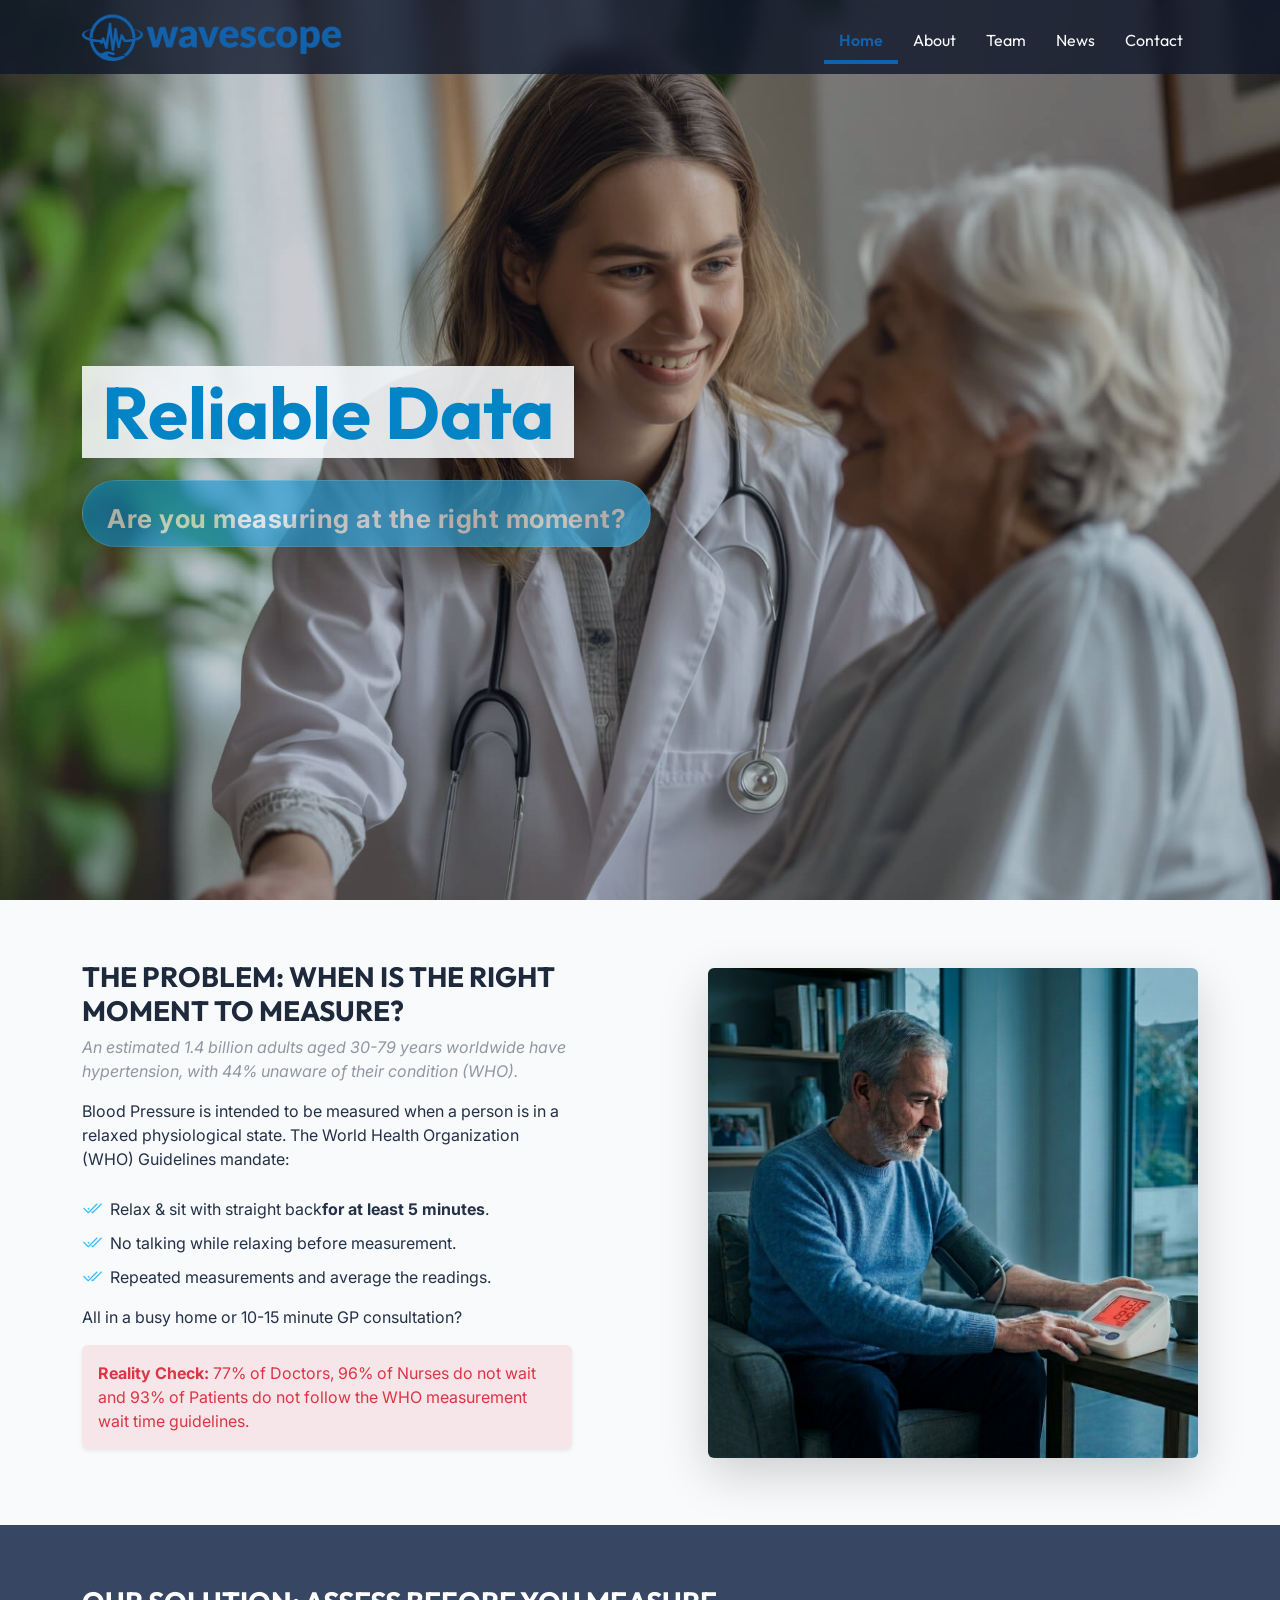
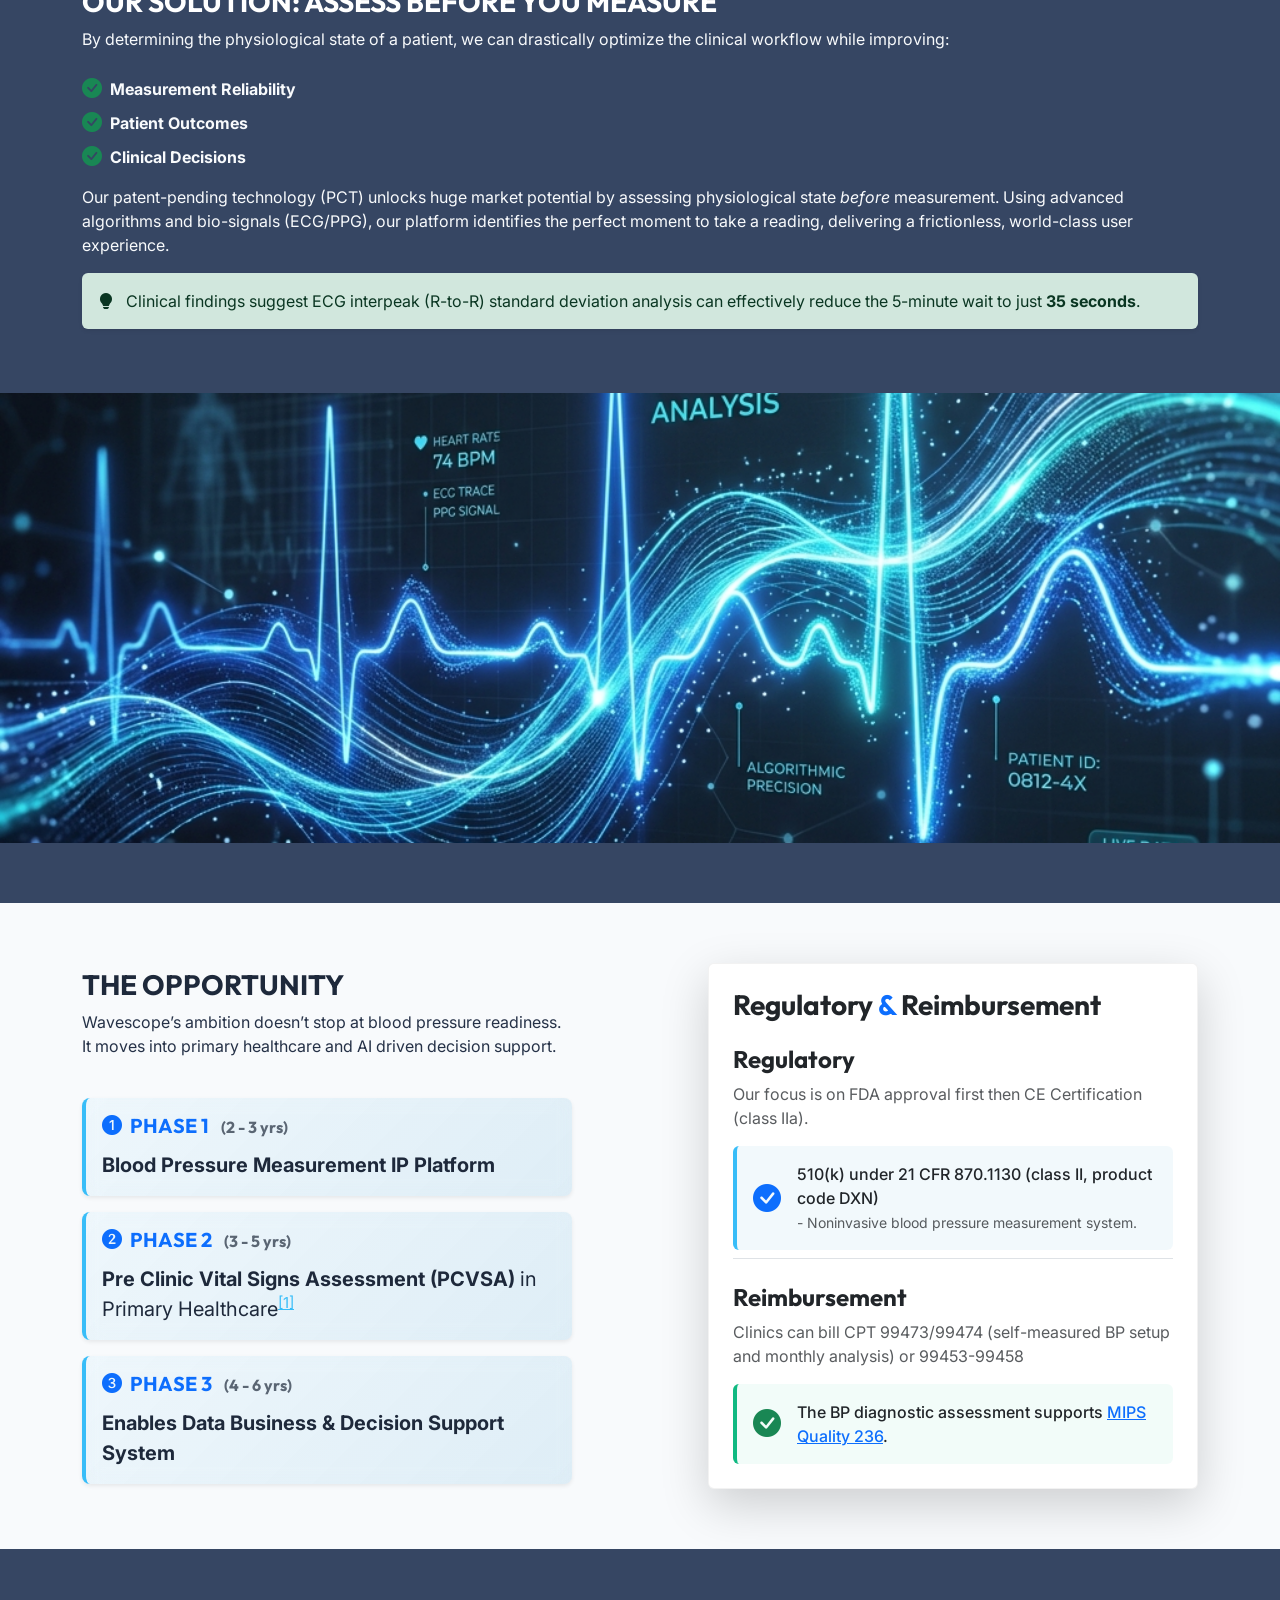
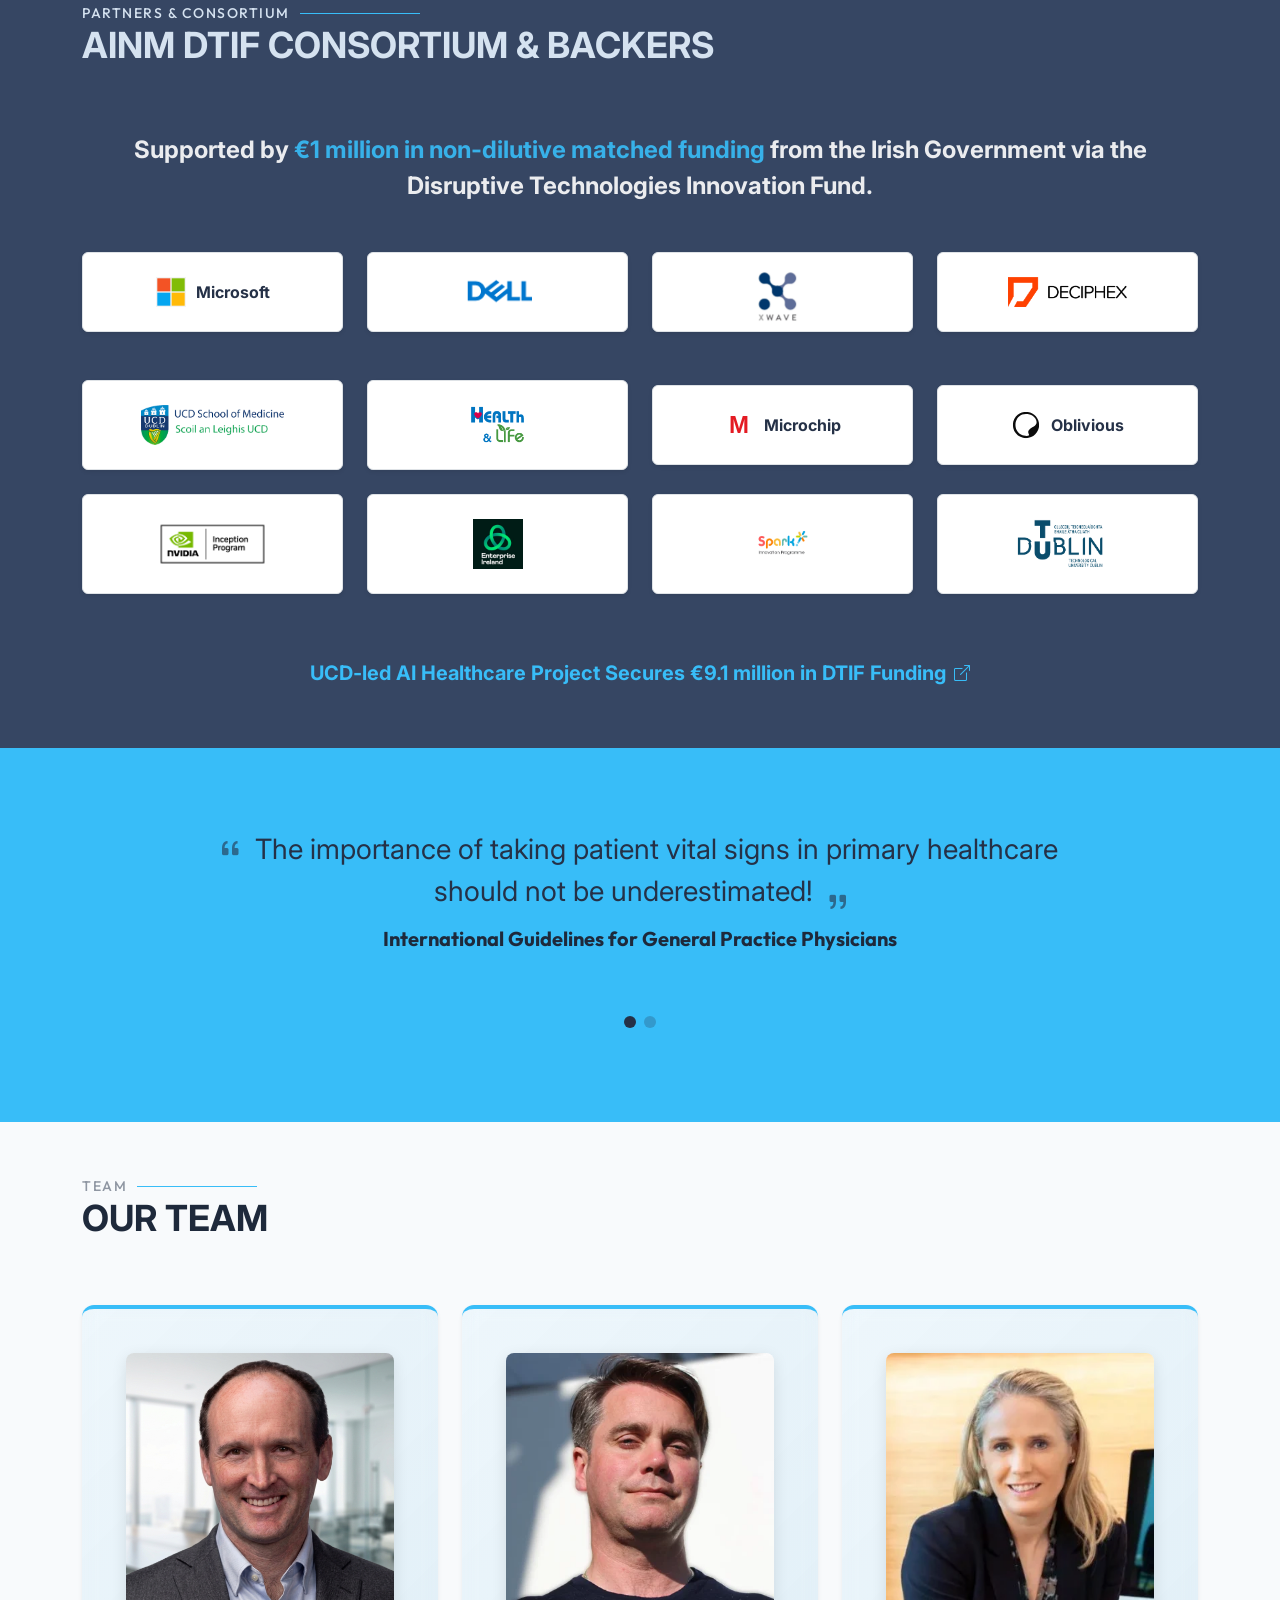
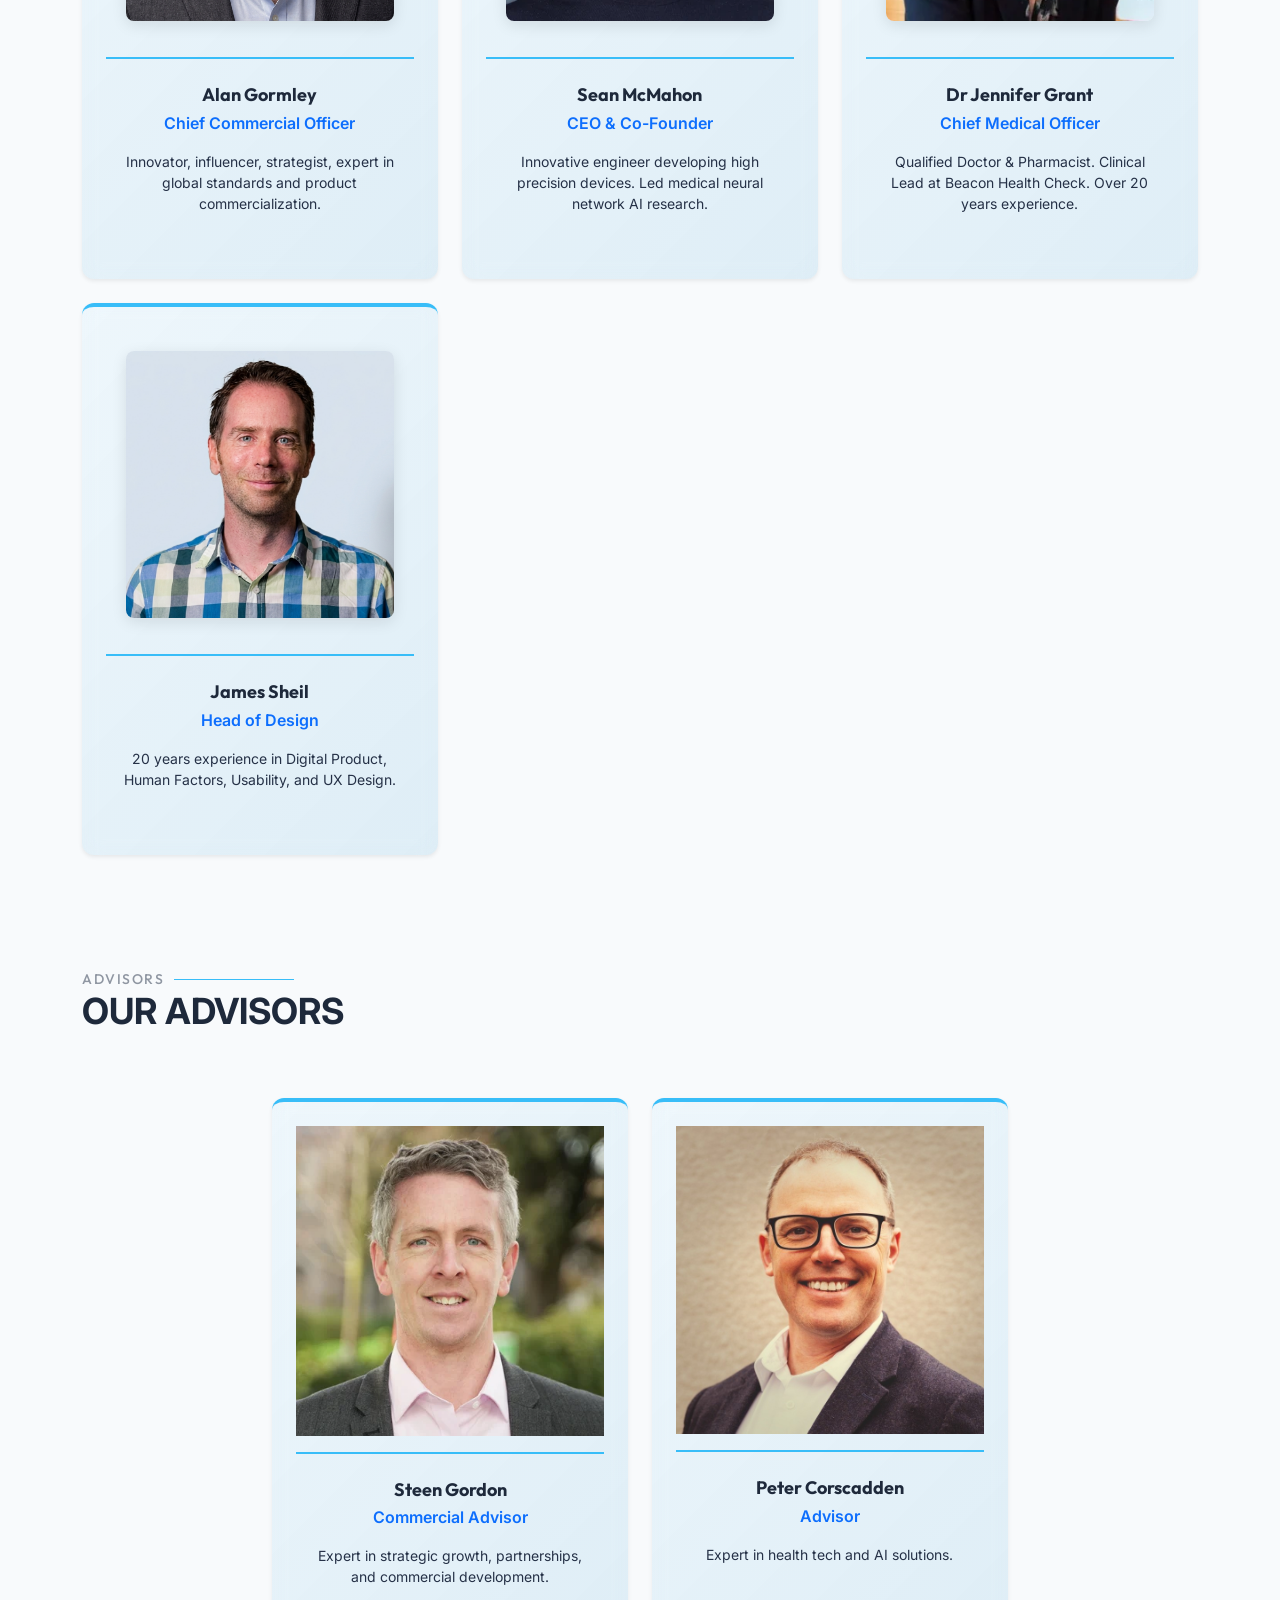
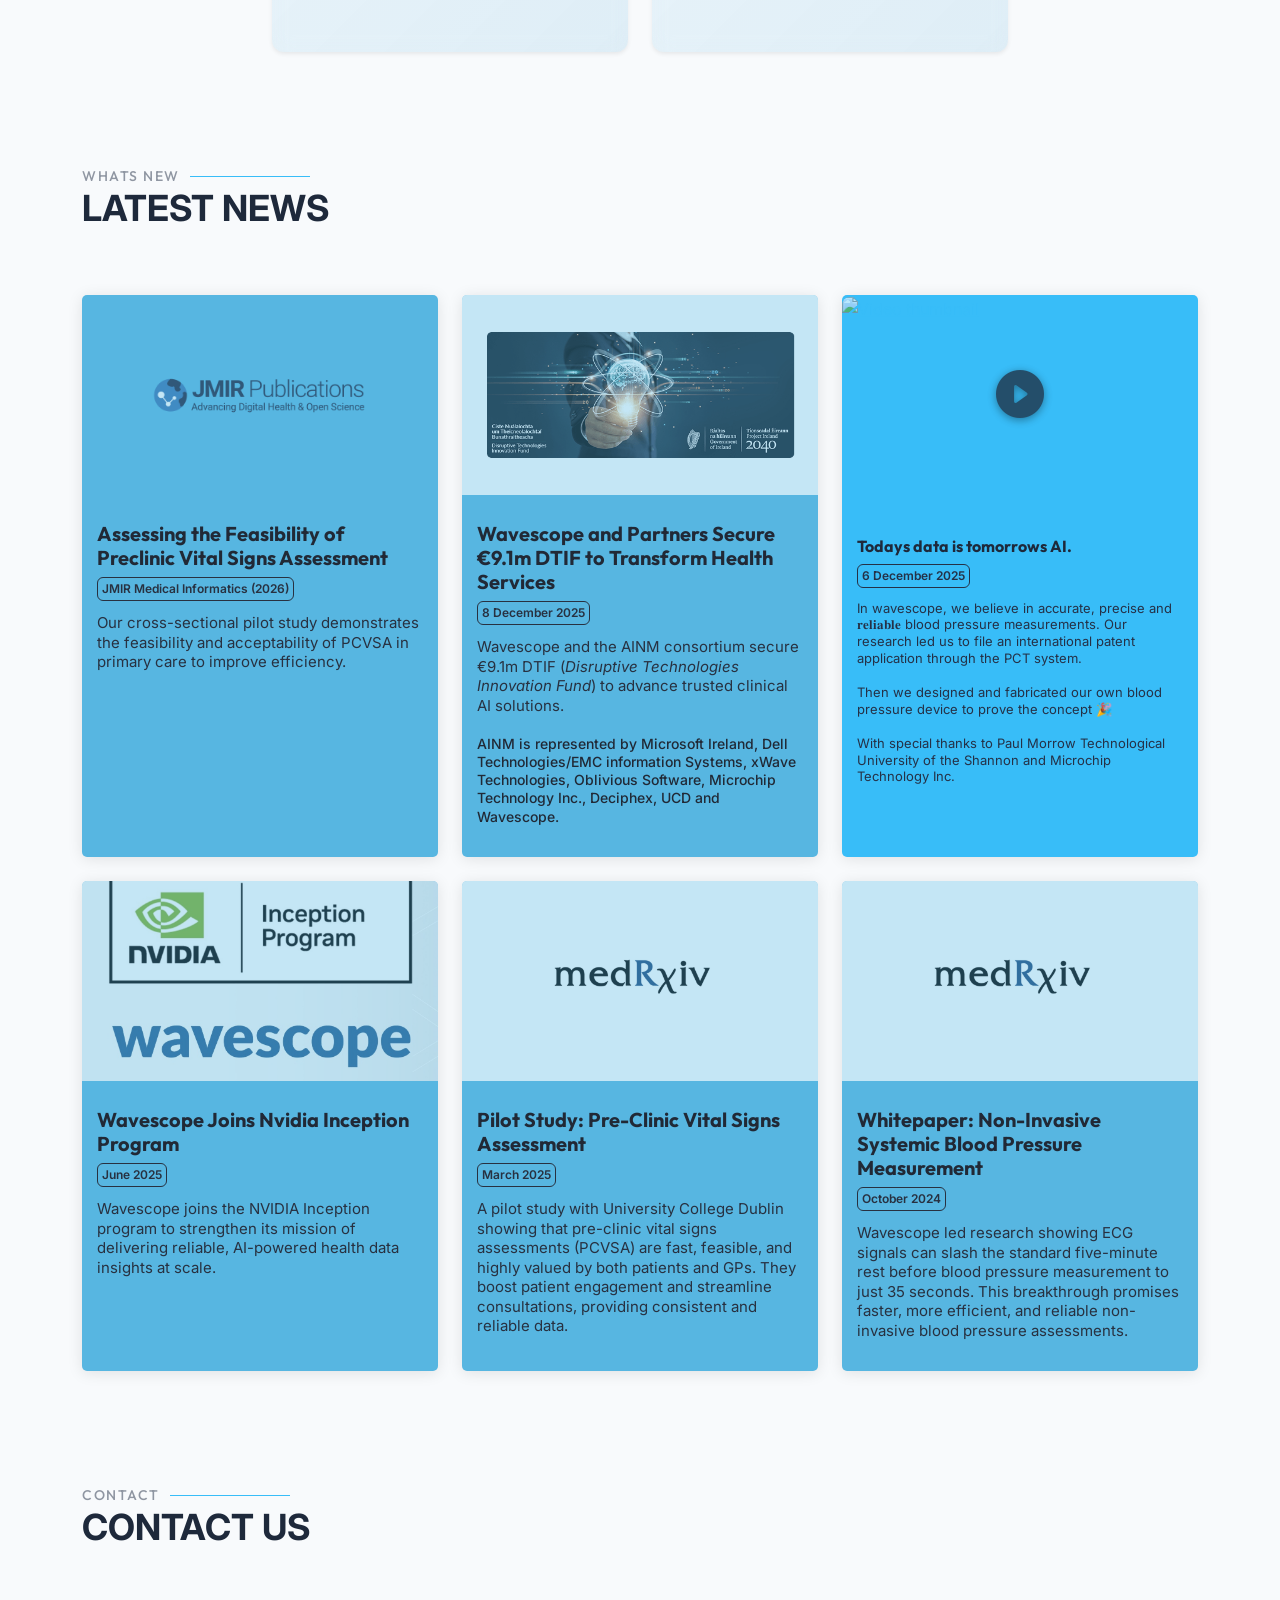
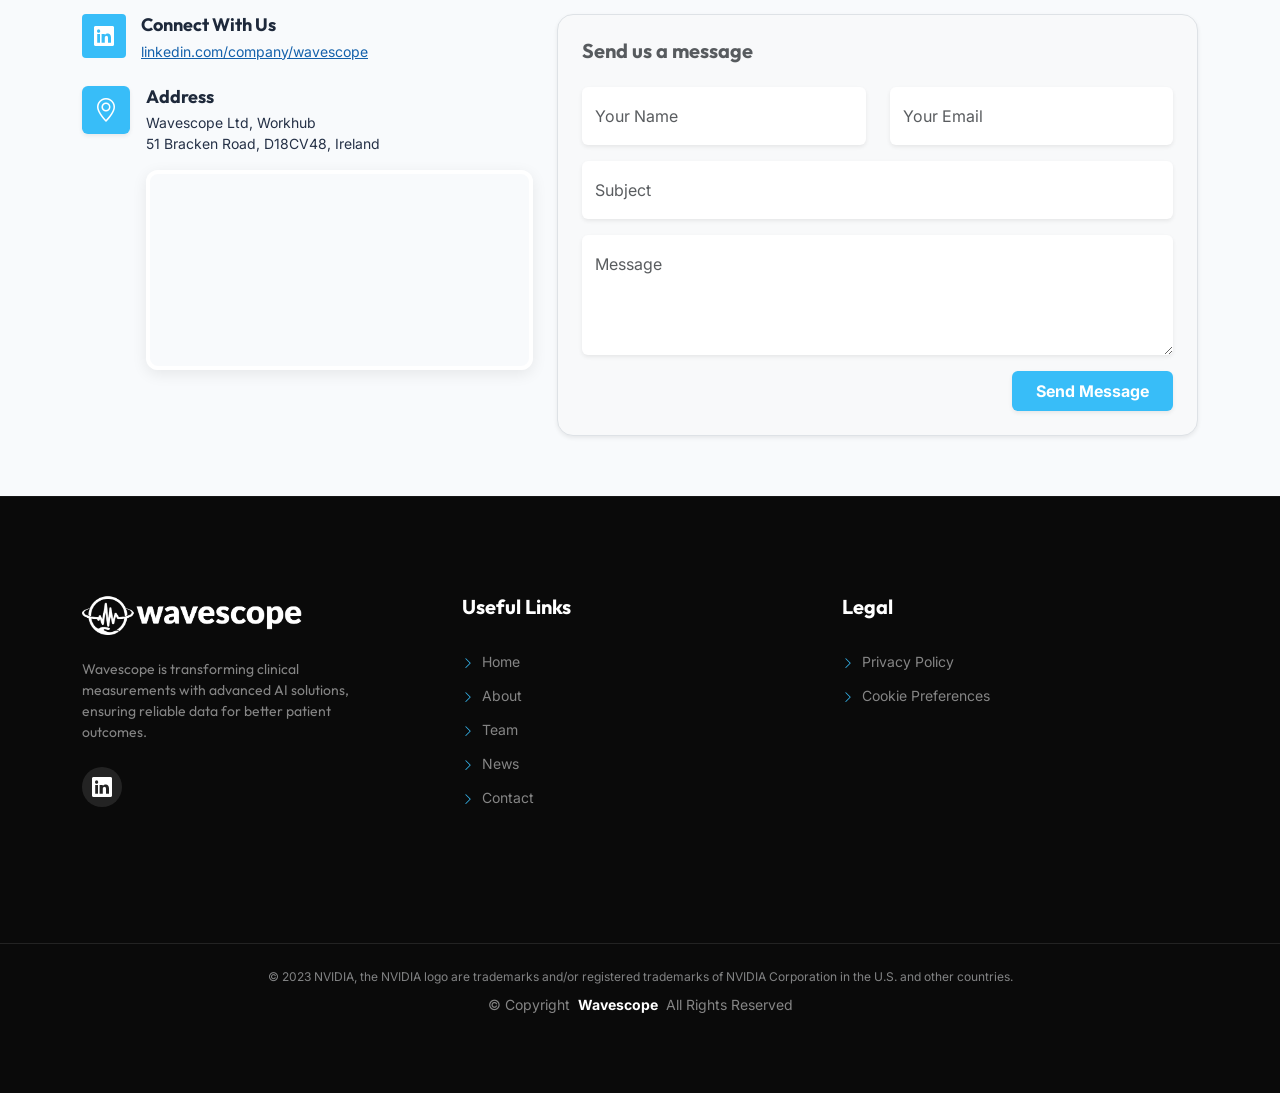
==== commit 52cd60d3: "Change UCD link color to match accent color" ====
--- a/index.html
+++ b/index.html
@@ -390,8 +390,8 @@
         <div class="mt-5 pt-3 text-center" data-aos="fade-up" data-aos-delay="200">
           <a href="https://www.ucd.ie/medicine/news/2025/ucdledaihealthcareprojectsecures91millionindtiffunding/"
             target="_blank" rel="noopener noreferrer"
-            class="d-inline-flex align-items-center fw-bold fs-5 text-decoration-none text-primary"
-            style="transition: color 0.3s ease;">
+            class="d-inline-flex align-items-center fw-bold fs-5 text-decoration-none"
+            style="color: var(--accent-color); transition: color 0.3s ease;">
             UCD-led AI Healthcare Project Secures €9.1 million in DTIF Funding <i
               class="bi bi-box-arrow-up-right ms-2 fs-6"></i>
           </a>
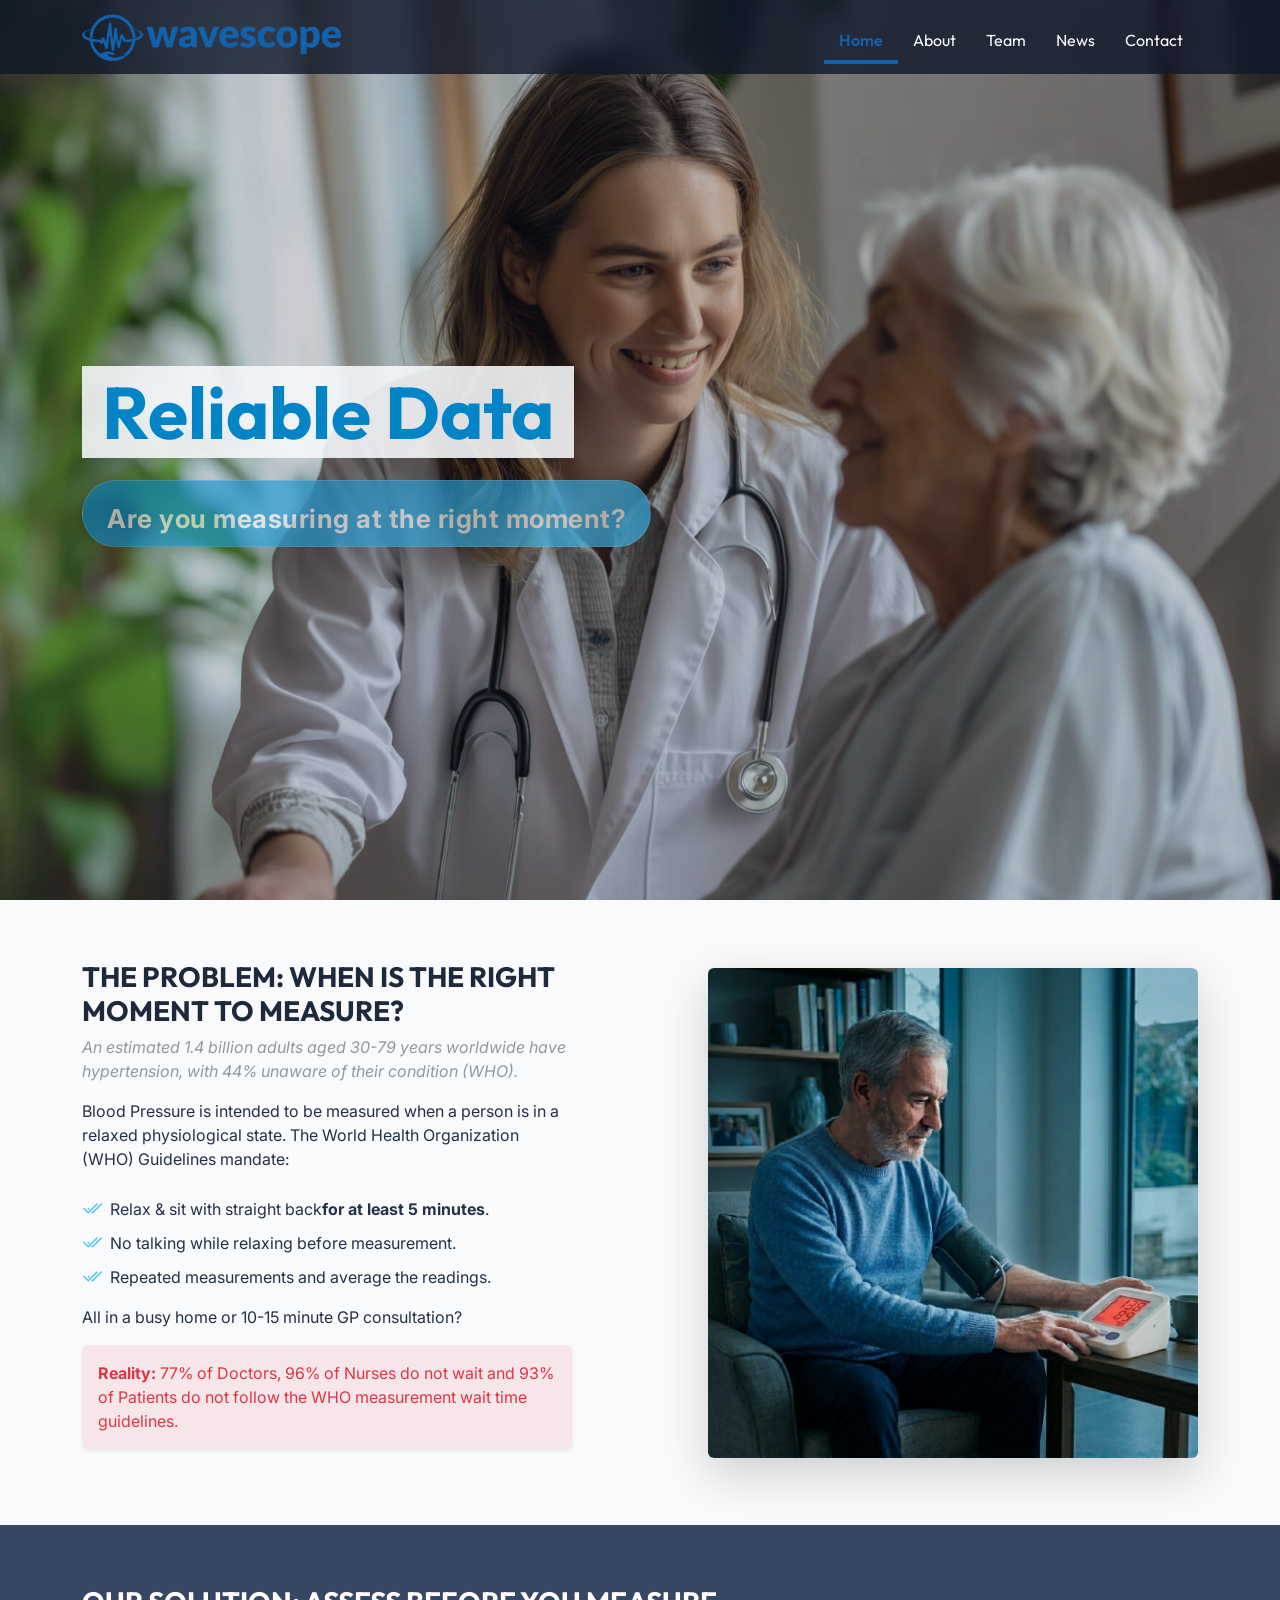
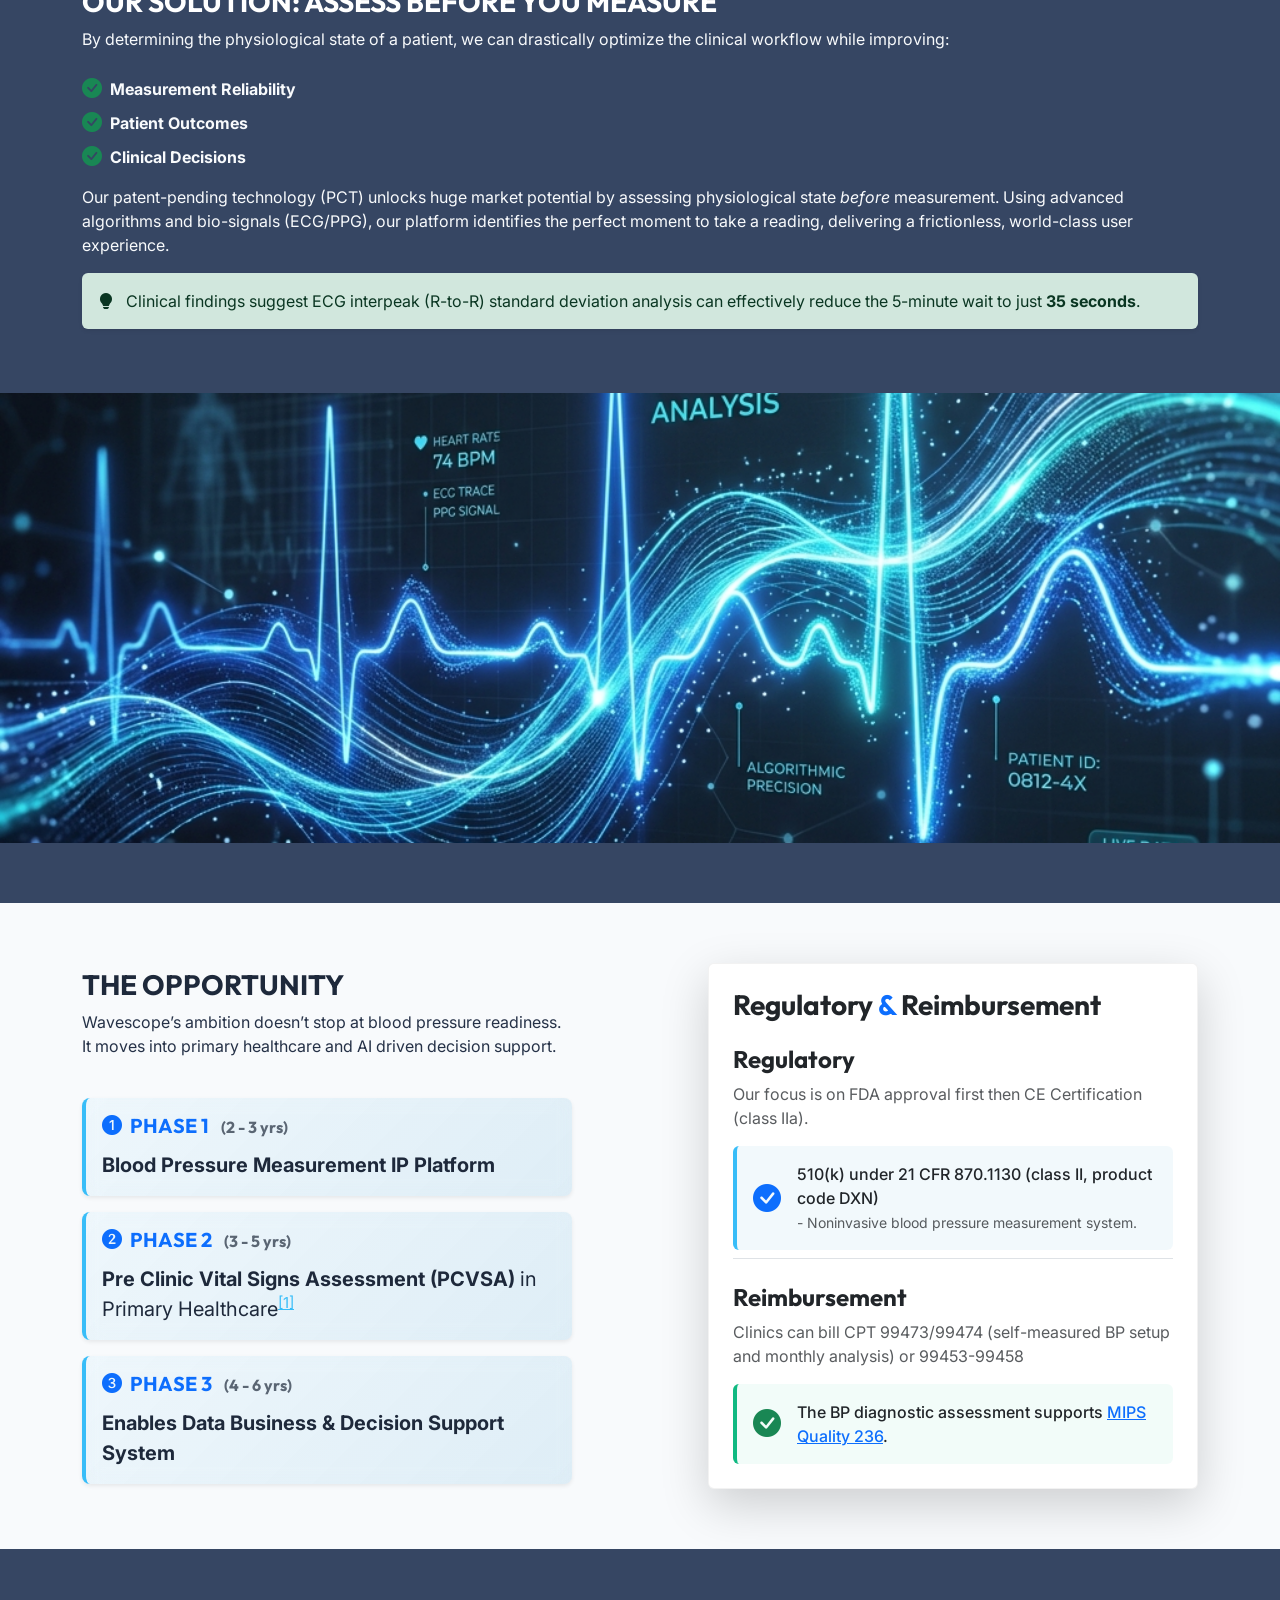
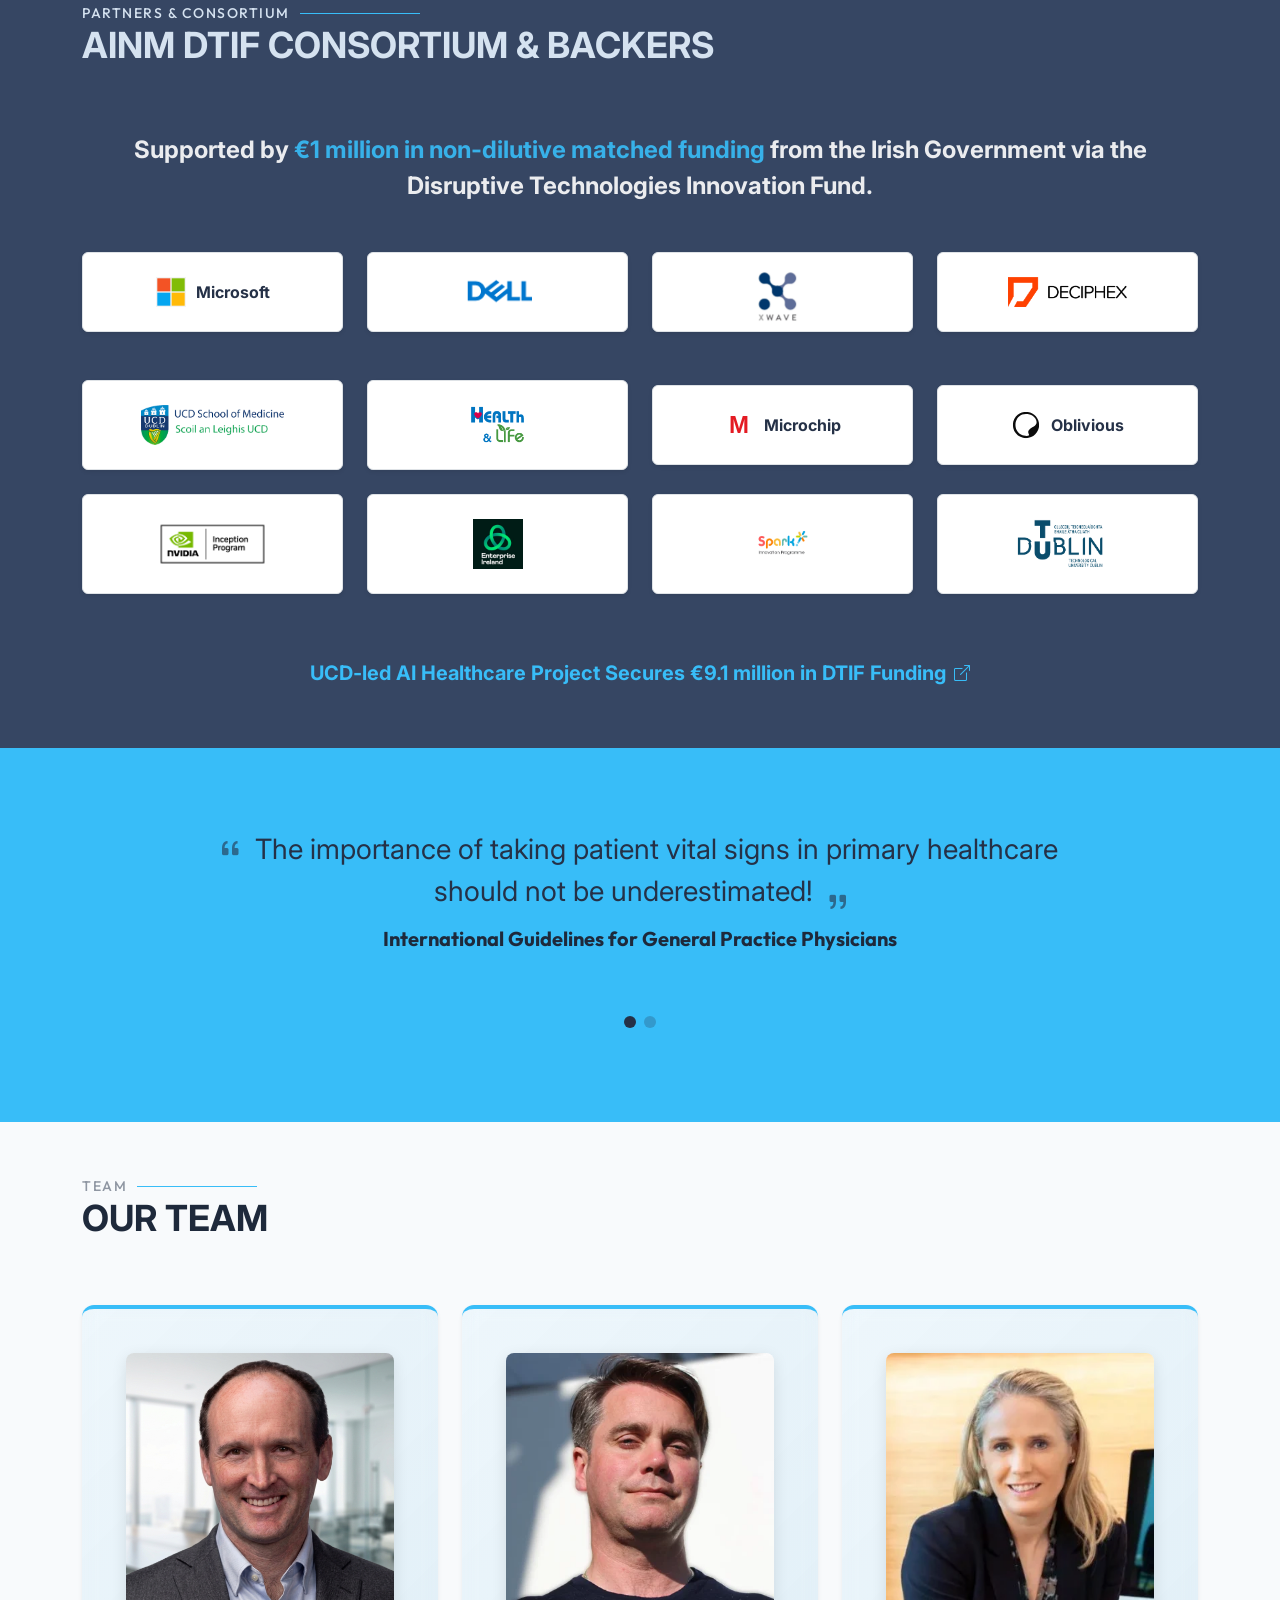
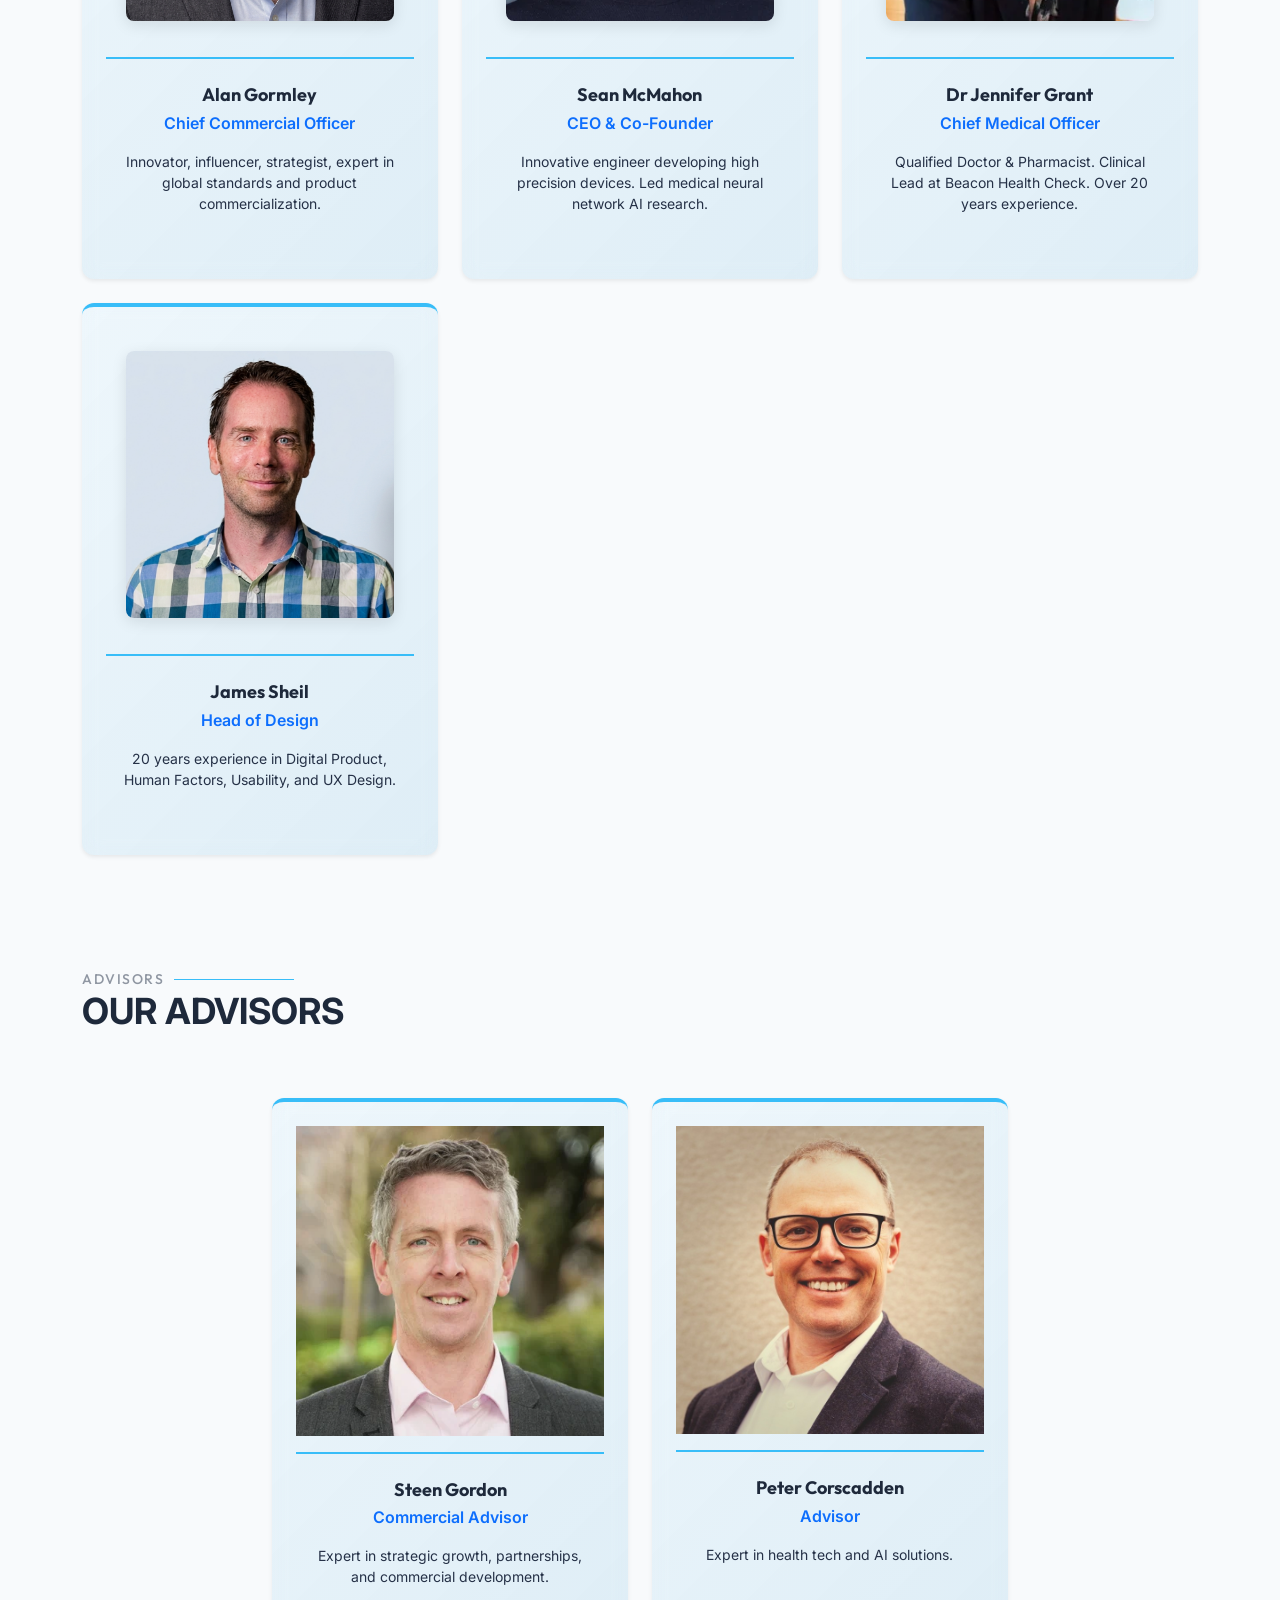
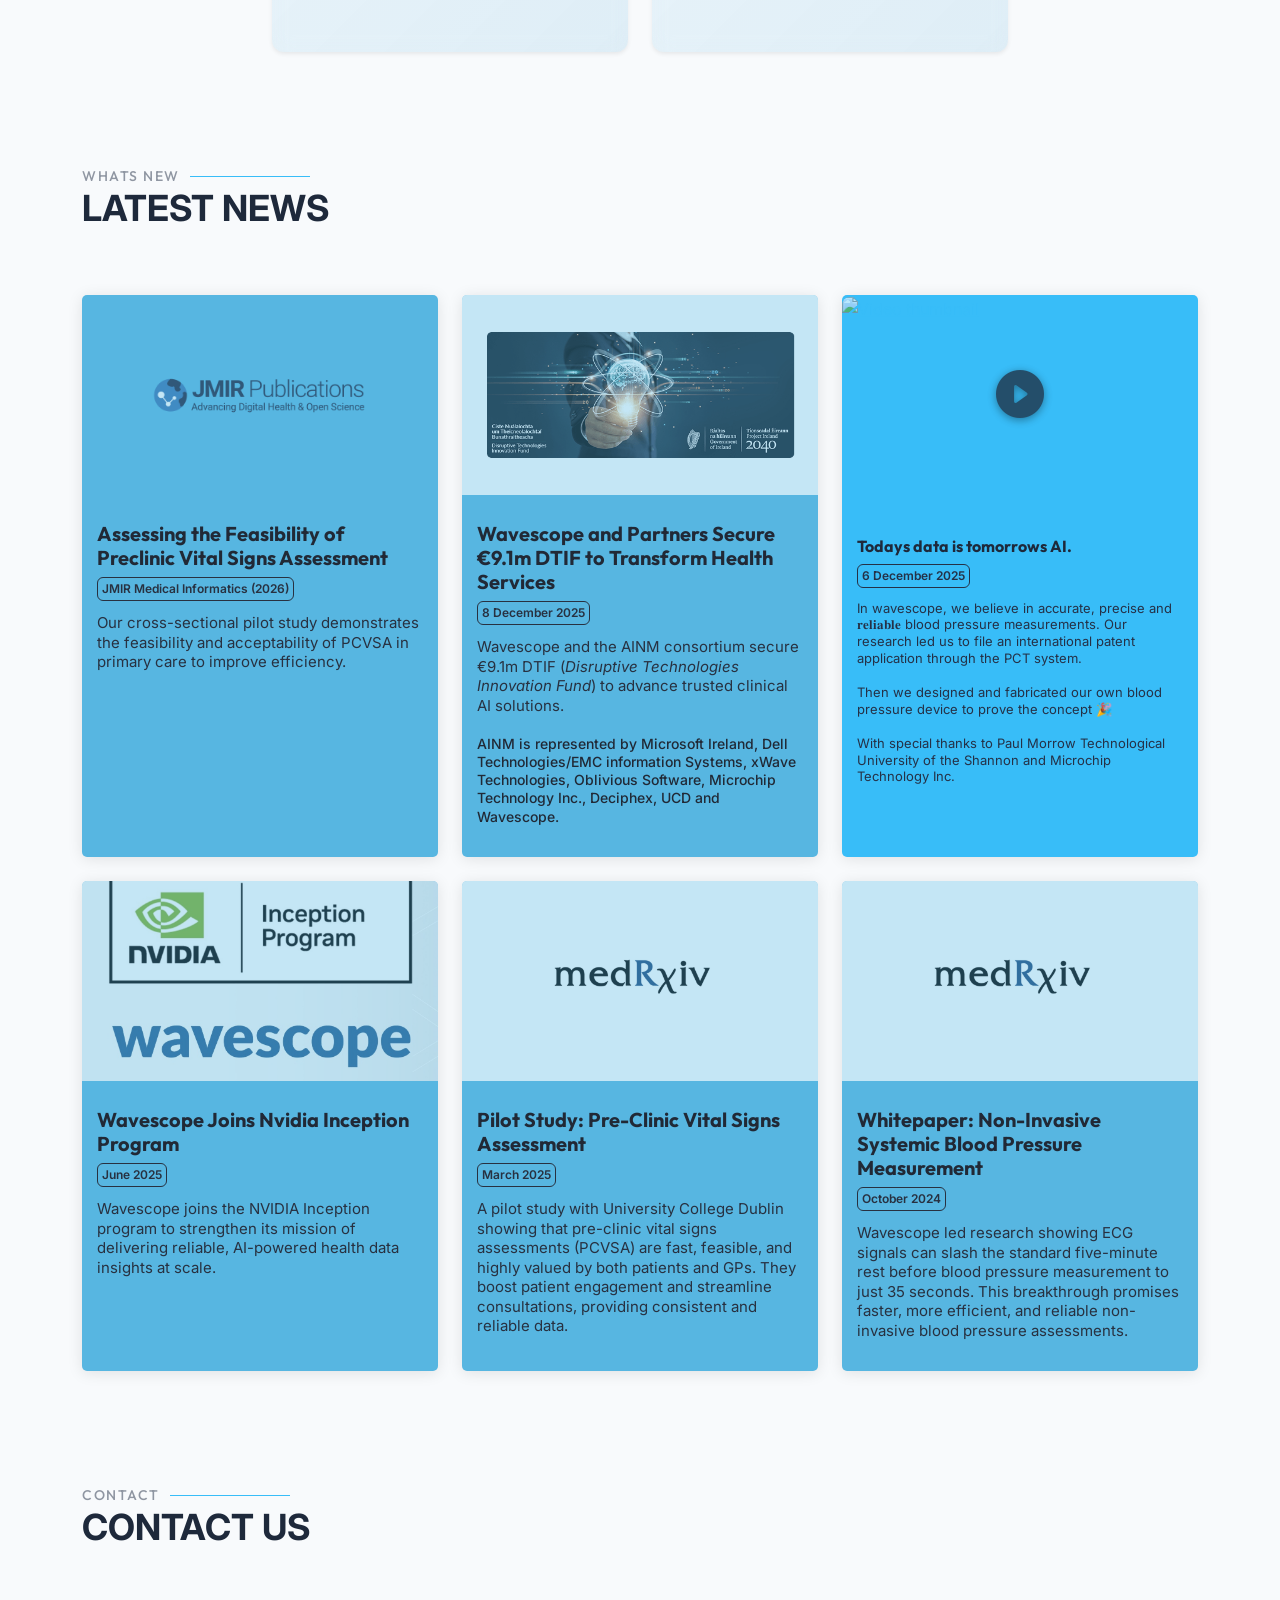
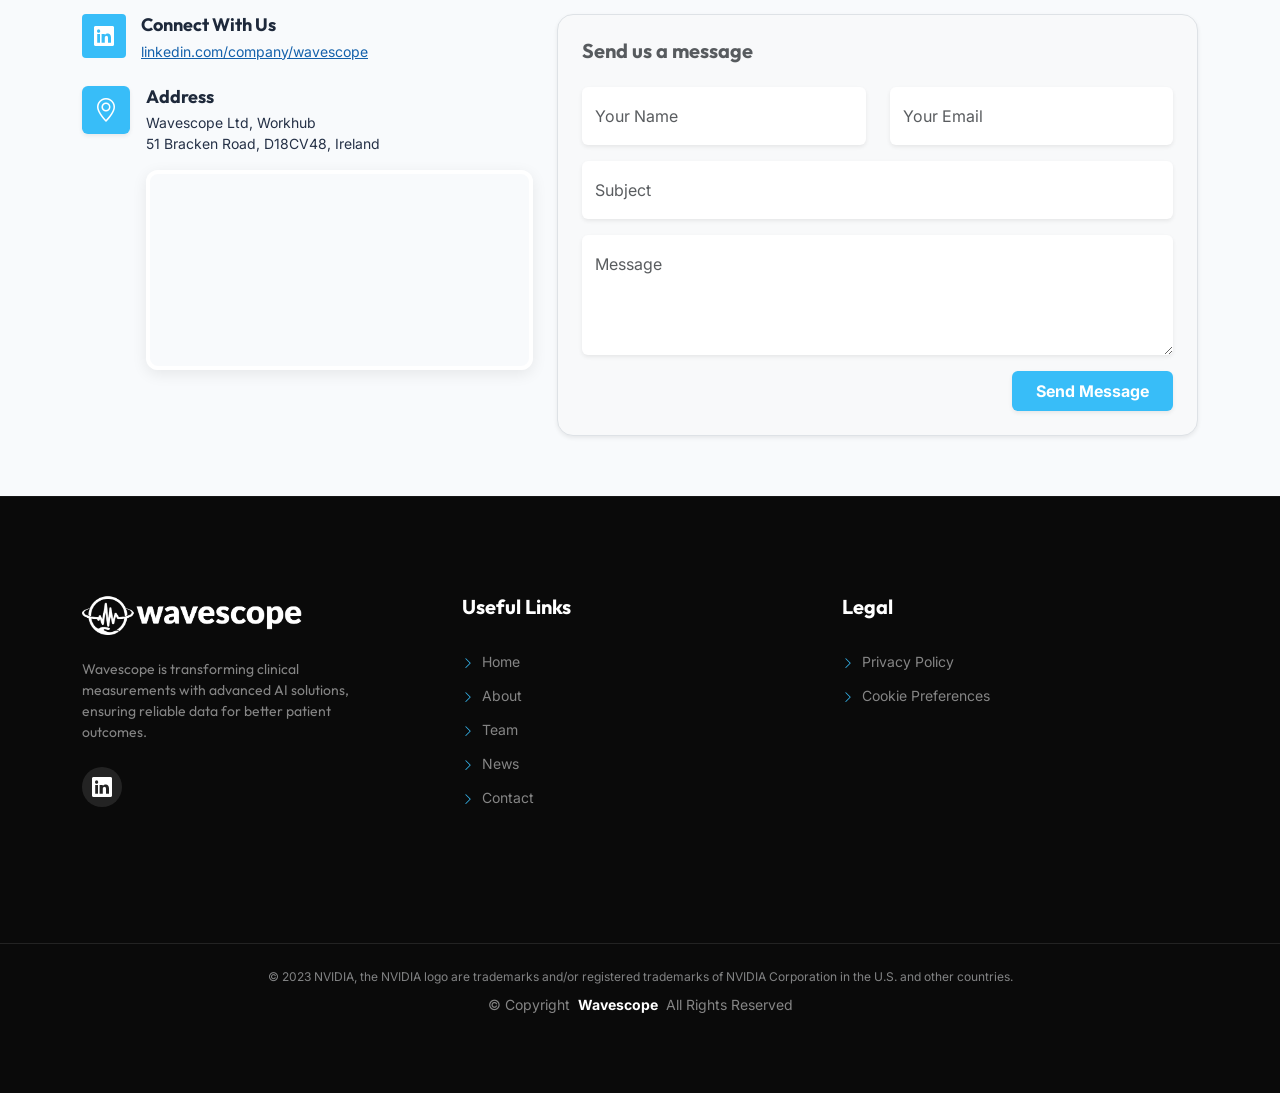
==== commit b5c857d9: "Change 'Reality Check:' to 'Reality:'" ====
--- a/index.html
+++ b/index.html
@@ -147,7 +147,7 @@
             <p>All in a busy home or 10-15 minute GP consultation?</p>
             <div class="alert alert-danger mt-3 shadow-sm border-0"
               style="background: rgba(220,53,69,0.1); color: #dc3545;">
-              <strong>Reality Check:</strong> 77% of Doctors, 96% of Nurses do not wait and 93% of Patients do not
+              <strong>Reality:</strong> 77% of Doctors, 96% of Nurses do not wait and 93% of Patients do not
               follow the WHO measurement wait time guidelines.
             </div>
           </div>
